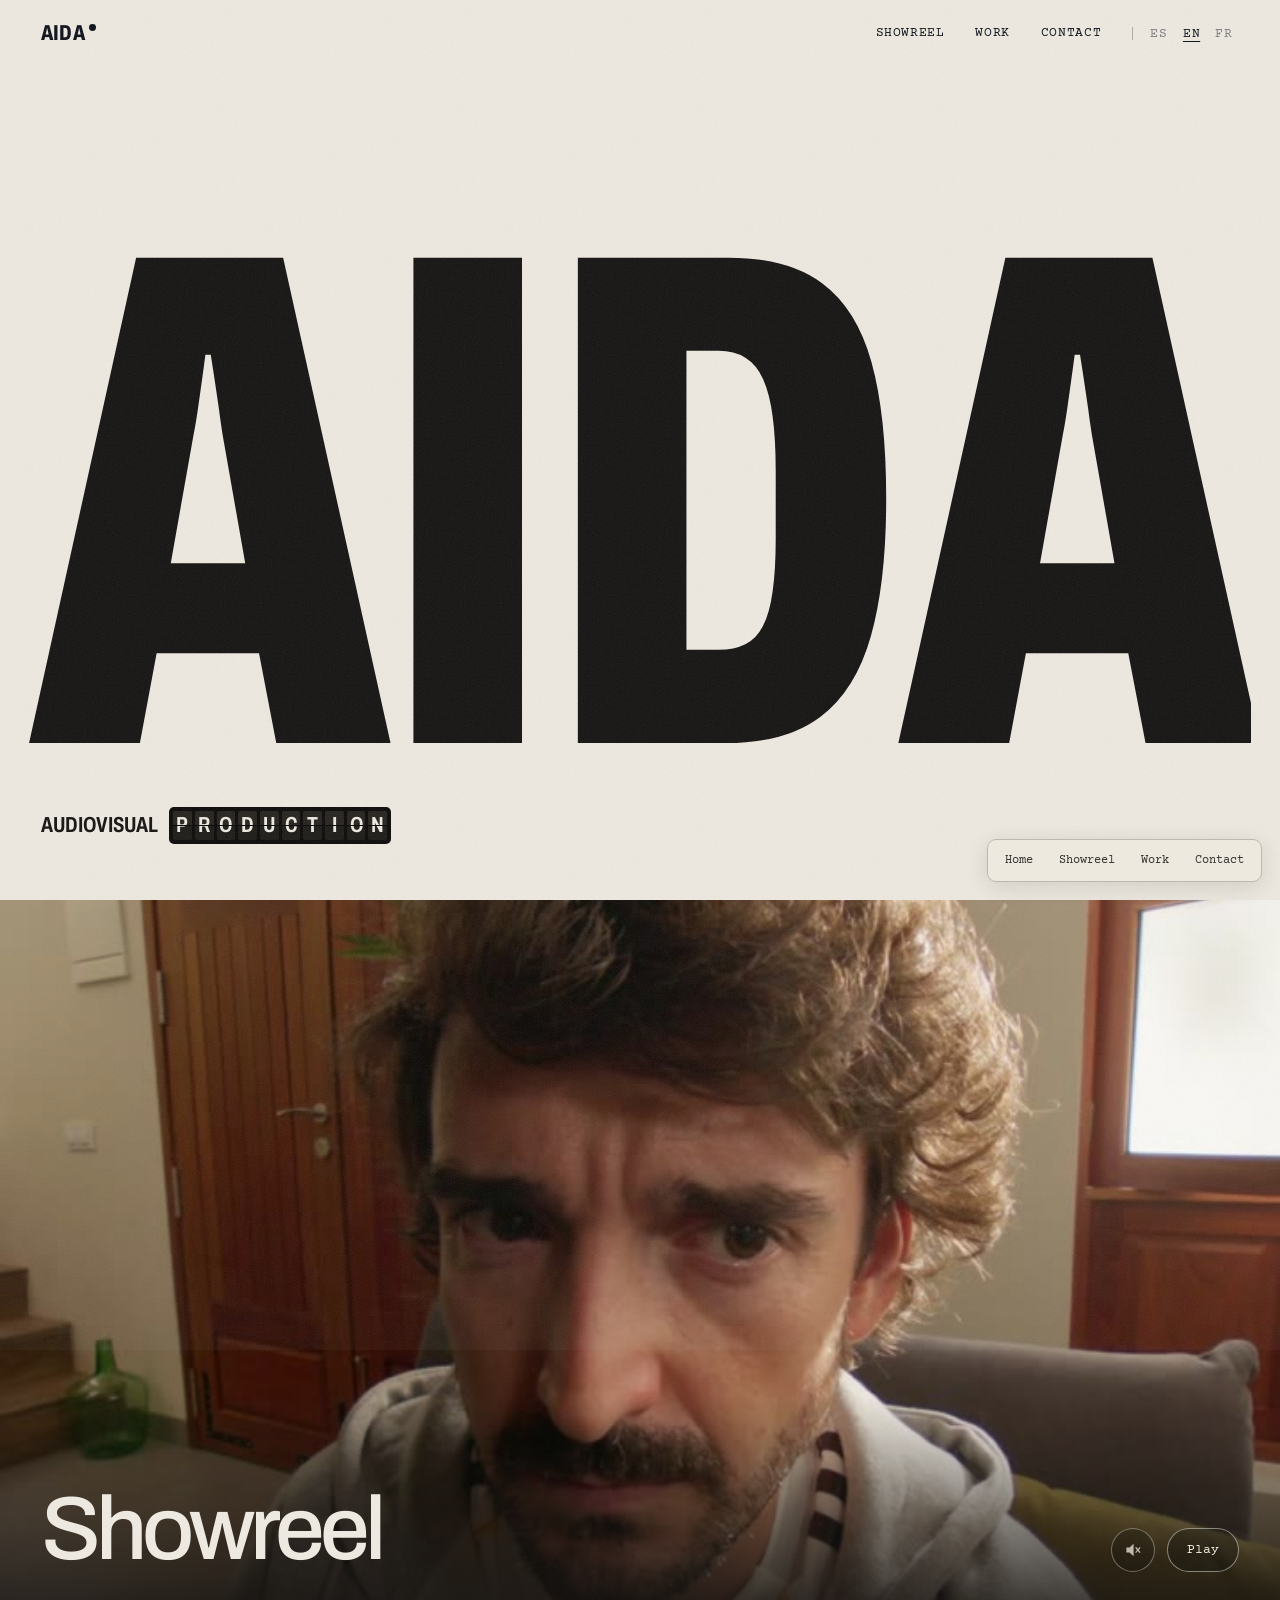
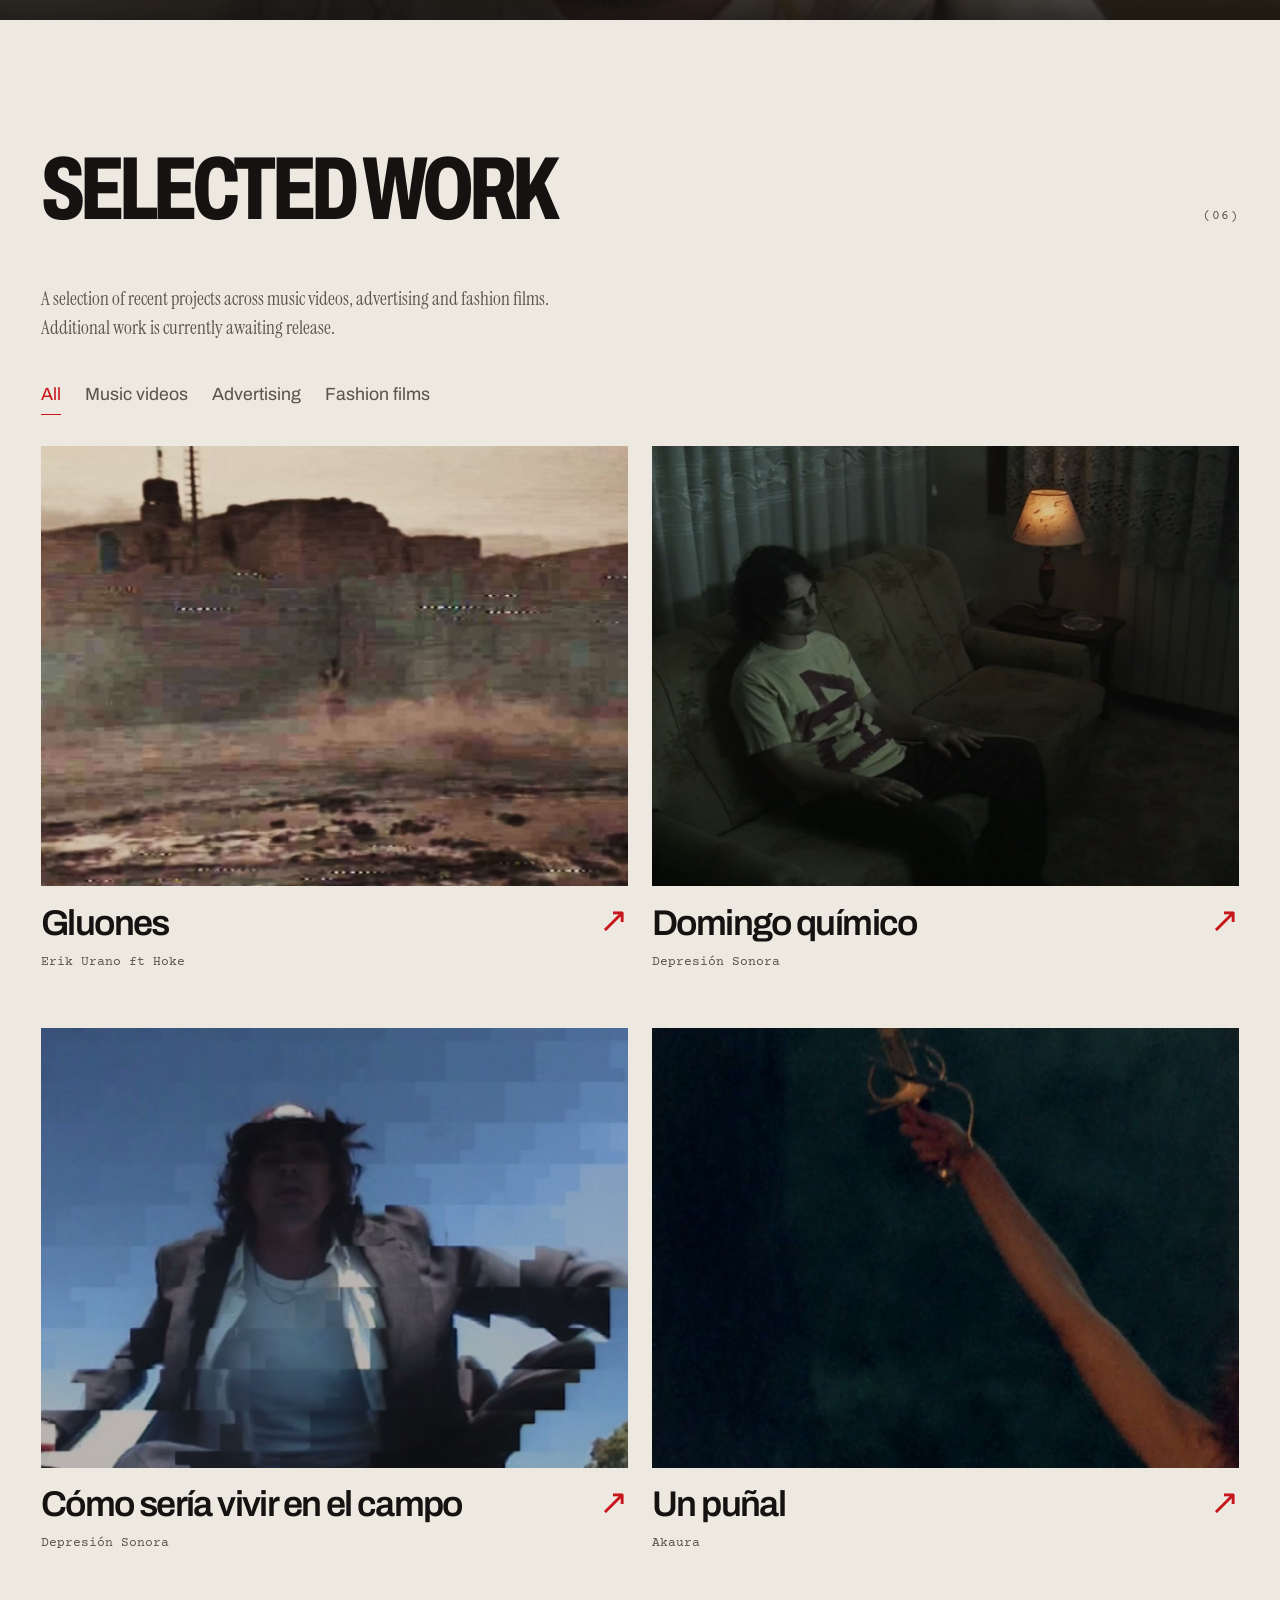
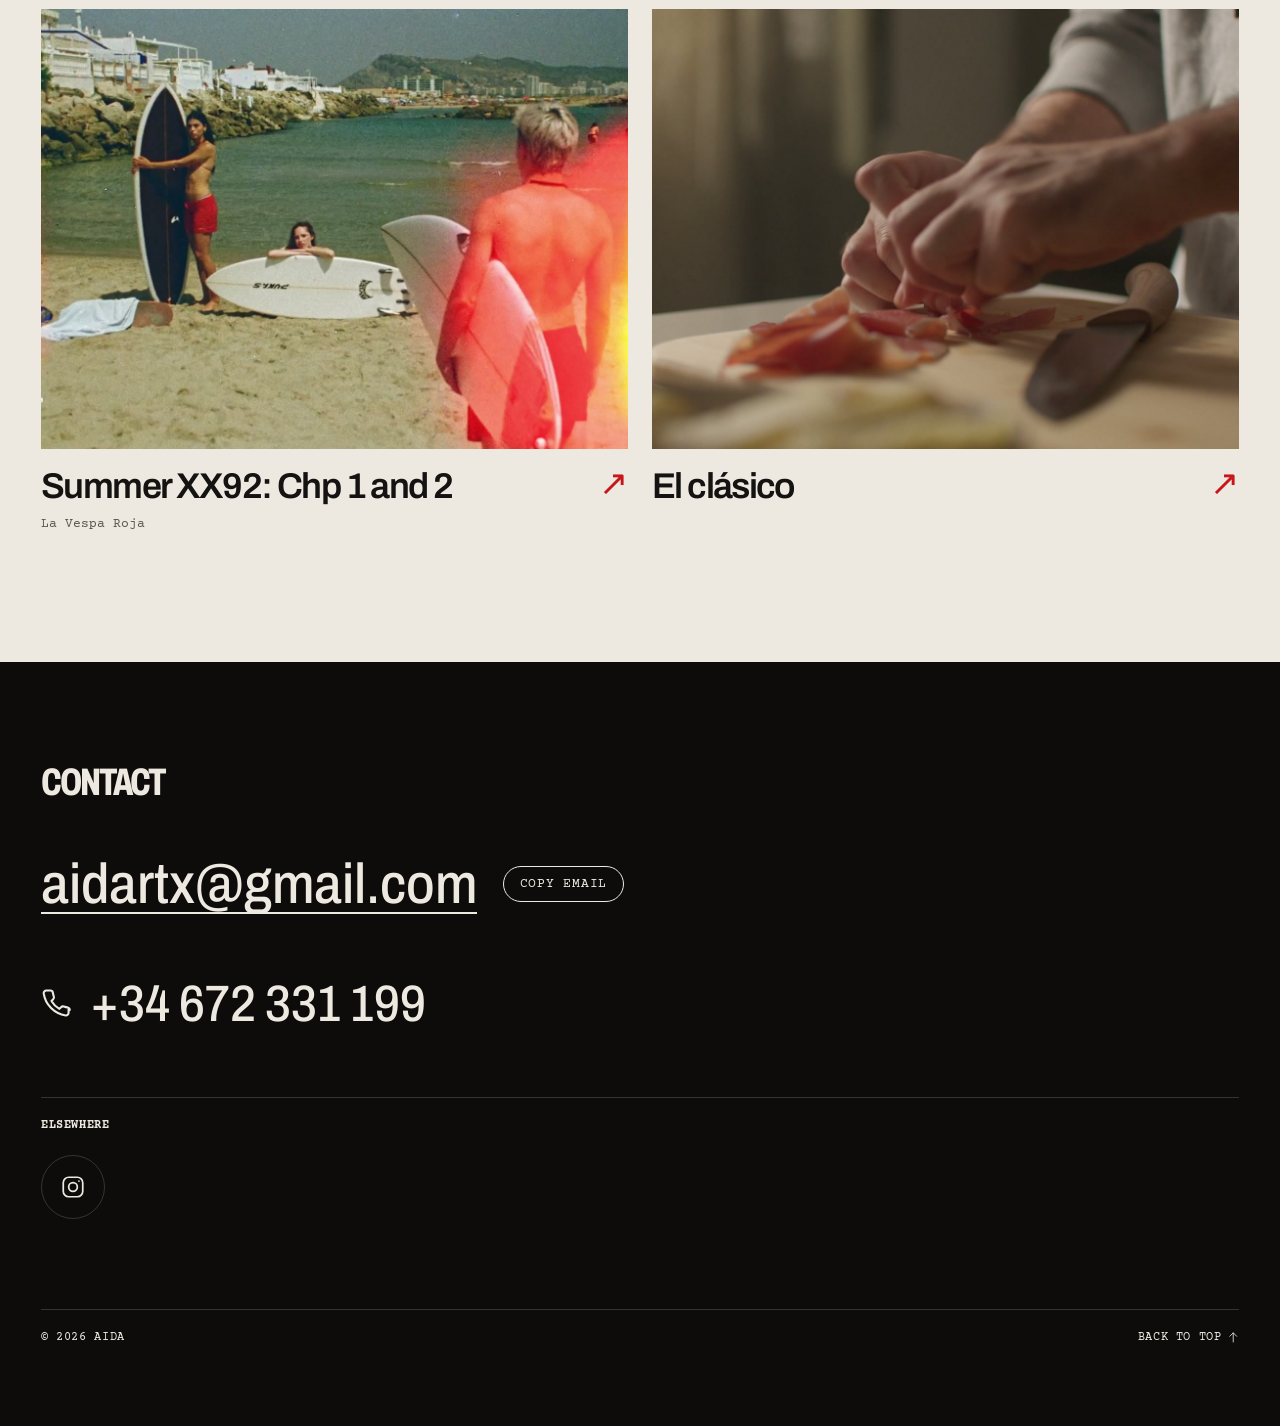
==== index.html @ 1fe592c7 "Mostrar el selector de idioma en la portada móvil" ====
<!DOCTYPE html><html lang="es" data-astro-cid-hkbrpulz> <head><script>if(!location.hash&&!matchMedia("(prefers-reduced-motion: reduce)").matches)document.documentElement.classList.add("name-intro");window.aidaNameBootTimer=setTimeout(()=>document.documentElement.classList.remove("name-intro","name-settling"),7000);</script><meta charset="utf-8"><meta name="viewport" content="width=device-width, initial-scale=1"><title>Aida García · Portfolio · Producción audiovisual</title><link rel="canonical" href="https://jftorrescamara.github.io/"><meta name="description" content="Portfolio de Aida García, productora audiovisual. Showreel y trabajos seleccionados en videoclips y publicidad."><meta name="theme-color" content="#eee9e0"><link rel="icon" type="image/svg+xml" href="/favicon.svg"><link rel="apple-touch-icon" href="/apple-touch-icon.png"><link rel="preload" href="/_astro/archivo-latin-standard-normal.DY7AcnAa.woff2" as="font" type="font/woff2" crossorigin><meta property="og:type" content="website"><meta property="og:url" content="https://jftorrescamara.github.io/"><meta property="og:locale" content="es_ES"><meta property="og:title" content="Aida García · Portfolio · Producción audiovisual"><meta property="og:description" content="Portfolio de Aida García, productora audiovisual. Showreel y trabajos seleccionados en videoclips y publicidad."><meta property="og:image" content="https://jftorrescamara.github.io/_astro/showreel-poster.16dSc5W__Kne29.jpg"><meta name="twitter:card" content="summary_large_image"><meta name="generator" content="Astro v7.3.5"><script>
      (function () {
        var d = document.documentElement;
        d.classList.add('js');
        try {
          var quieto = window.matchMedia('(prefers-reduced-motion: reduce)').matches;
          if (!quieto && !sessionStorage.getItem('entrada-vista')) {
            d.classList.add('entrada');
            sessionStorage.setItem('entrada-vista', '1');
            setTimeout(function () { d.classList.add('entrada-fin'); }, 4000);
          }
        } catch (e) {}
        if (document.fonts && document.fonts.ready) {
          document.fonts.ready.then(function () { d.classList.add('fuentes'); });
        }
        setTimeout(function () { d.classList.add('fuentes'); }, 1500);
      })();
    </script><link rel="stylesheet" href="/_astro/Icon.Cpf4Lk3A.css"><link rel="stylesheet" href="/_astro/index.CQoAxsdI.css"><link rel="stylesheet" href="/maqueta.css"><link rel="stylesheet" href="/fusion.css?v=cb797d56eb"><link rel="stylesheet" href="/proyectos-reales.css?v=32b8fd3b84-idiomas-movil"></head> <body data-astro-cid-hkbrpulz> <a class="saltar label" href="#contenido" data-astro-cid-hkbrpulz>Saltar al contenido</a> <div class="entrada" aria-hidden="true" data-entrada data-astro-cid-loz7klsj> <span class="entrada-visor" data-astro-cid-loz7klsj></span> <p class="entrada-rec osd" data-astro-cid-loz7klsj><span class="rec" data-astro-cid-loz7klsj></span> REC</p> <p class="entrada-fps osd" data-astro-cid-loz7klsj>25 FPS</p> <div class="entrada-claqueta" data-astro-cid-loz7klsj> <div class="claqueta claqueta--entrada" role="group" aria-label="Ficha técnica" data-astro-cid-lclyfxgt> <div class="claqueta-palo" aria-hidden="true" data-astro-cid-lclyfxgt><span data-astro-cid-lclyfxgt></span></div> <div class="claqueta-base" aria-hidden="true" data-astro-cid-lclyfxgt></div> <div class="claqueta-cuerpo" data-astro-cid-lclyfxgt> <dl data-astro-cid-lclyfxgt> <div class="cq cq--prod" data-astro-cid-lclyfxgt> <dt data-astro-cid-lclyfxgt>Prod.</dt> <dd data-astro-cid-lclyfxgt>Portfolio 2026</dd> </div> </dl> <dl class="cq-fila3" data-astro-cid-lclyfxgt> <div class="cq" data-astro-cid-lclyfxgt> <dt data-astro-cid-lclyfxgt>Rollo</dt> <dd data-astro-cid-lclyfxgt>A001</dd> </div> <div class="cq" data-astro-cid-lclyfxgt> <dt data-astro-cid-lclyfxgt>Escena</dt> <dd data-astro-cid-lclyfxgt>01</dd> </div> <div class="cq" data-astro-cid-lclyfxgt> <dt data-astro-cid-lclyfxgt>Toma</dt> <dd data-astro-cid-lclyfxgt>1</dd> </div> </dl> <dl class="cq-lineas" data-astro-cid-lclyfxgt> <div class="cq cq--linea" data-astro-cid-lclyfxgt> <dt data-astro-cid-lclyfxgt>Dirección</dt> <dd data-astro-cid-lclyfxgt>Aida</dd> </div><div class="cq cq--linea" data-astro-cid-lclyfxgt> <dt data-astro-cid-lclyfxgt>Cámara</dt> <dd data-astro-cid-lclyfxgt>A</dd> </div><div class="cq cq--linea" data-astro-cid-lclyfxgt> <dt data-astro-cid-lclyfxgt>Fecha</dt> <dd data-hoy data-astro-cid-lclyfxgt>12/10/2026</dd> </div> </dl> </div> </div> </div> <p class="entrada-voces" data-astro-cid-loz7klsj> <span style="--ini: 0.3s" data-astro-cid-loz7klsj>— ¿Sonido? — ¡Grabando!</span> <span style="--ini: 0.55s" data-astro-cid-loz7klsj>— ¿Cámara? — ¡Rodando!</span> <span style="--ini: 0.8s" data-astro-cid-loz7klsj>— Escena uno, toma uno.</span> </p> <p class="entrada-accion" data-astro-cid-loz7klsj><em data-astro-cid-loz7klsj>¡</em>Acción<em data-astro-cid-loz7klsj>!</em></p> <span class="entrada-destello" data-astro-cid-loz7klsj></span> <p class="entrada-saltar label" data-astro-cid-loz7klsj>Clic para saltar</p> </div><script type="module">var e=document.documentElement;if(e.classList.contains(`entrada`)){let t=document.querySelector(`[data-entrada] [data-hoy]`);t&&(t.textContent=new Date().toLocaleDateString(`es-ES`,{day:`2-digit`,month:`2-digit`,year:`numeric`}));let n=()=>{e.classList.add(`entrada-fin`),window.removeEventListener(`keydown`,i)},r=window.setTimeout(n,2900),i=()=>{e.classList.contains(`entrada-fin`)||(window.clearTimeout(r),n(),e.style.setProperty(`--intro`,`0s`),document.dispatchEvent(new Event(`entrada:saltada`)))};document.querySelector(`[data-entrada]`)?.addEventListener(`click`,i),window.addEventListener(`keydown`,i)}</script> <header class="nav" data-astro-cid-wpvy4v7s> <a class="nav-logo" href="/" aria-label="Aida — inicio" data-astro-cid-wpvy4v7s> Aida<span class="nav-logo-dot" aria-hidden="true" data-astro-cid-wpvy4v7s></span> </a> <nav aria-label="Principal" data-astro-cid-wpvy4v7s> <ul class="nav-links" data-astro-cid-wpvy4v7s> <li data-astro-cid-wpvy4v7s> <a href="/#showreel" data-astro-cid-wpvy4v7s>Showreel</a> </li><li data-astro-cid-wpvy4v7s> <a href="/#trabajos" data-astro-cid-wpvy4v7s>Trabajos</a> </li><li data-astro-cid-wpvy4v7s> <a href="/#contacto" data-astro-cid-wpvy4v7s>Contacto</a> </li> </ul> </nav> <button class="nav-toggle" type="button" aria-expanded="false" aria-controls="menu" data-menu-open data-astro-cid-wpvy4v7s>Menú</button> </header> <div class="menu" id="menu" data-theme="night" hidden data-menu data-astro-cid-wpvy4v7s> <div class="menu-top" data-astro-cid-wpvy4v7s> <span class="label" data-astro-cid-wpvy4v7s>Índice</span> <button class="label menu-cerrar" type="button" data-menu-close data-astro-cid-wpvy4v7s>Cerrar</button> </div> <ol class="menu-links" data-astro-cid-wpvy4v7s> <li data-astro-cid-wpvy4v7s> <a href="/#showreel" data-menu-link data-astro-cid-wpvy4v7s> <span class="serif" data-astro-cid-wpvy4v7s>02</span> Showreel </a> </li><li data-astro-cid-wpvy4v7s> <a href="/#trabajos" data-menu-link data-astro-cid-wpvy4v7s> <span class="serif" data-astro-cid-wpvy4v7s>03</span> Trabajos </a> </li><li data-astro-cid-wpvy4v7s> <a href="/#contacto" data-menu-link data-astro-cid-wpvy4v7s> <span class="serif" data-astro-cid-wpvy4v7s>04</span> Contacto </a> </li> </ol> <p class="menu-pie label" data-astro-cid-wpvy4v7s>aidartx@gmail.com</p> </div><script type="module">var e=document.querySelector(`[data-menu]`),t=document.querySelector(`[data-menu-open]`),n=document.querySelector(`[data-menu-close]`);if(e&&t&&n){let r=r=>{e.hidden=!r,t.setAttribute(`aria-expanded`,String(r)),document.documentElement.classList.toggle(`menu-open`,r),r?n.focus():t.focus()};t.addEventListener(`click`,()=>r(!0)),n.addEventListener(`click`,()=>r(!1)),e.querySelectorAll(`[data-menu-link]`).forEach(n=>n.addEventListener(`click`,()=>{e.hidden=!0,t.setAttribute(`aria-expanded`,`false`),document.documentElement.classList.remove(`menu-open`)})),document.addEventListener(`keydown`,t=>{t.key===`Escape`&&!e.hidden&&r(!1)})}</script> <main id="contenido" data-astro-cid-hkbrpulz>  <section class="hero" id="inicio" data-escena="ESC. 01 — INICIO" data-astro-cid-ge2uvauf> <div class="hero-top wrap" data-astro-cid-ge2uvauf> <p class="label hero-in" style="--d: 0" data-astro-cid-ge2uvauf>(Portfolio — Ed. 2026)</p> <p class="label hero-in hero-coord" style="--d: 1" data-astro-cid-ge2uvauf>España</p> </div> <div class="wrap" data-astro-cid-ge2uvauf> <h1 class="hero-nombre" style="--letras: 4" data-astro-cid-ge2uvauf> <span class="sr-only" data-astro-cid-ge2uvauf>Aida — Producción audiovisual</span> <span class="hero-nombre-txt" aria-hidden="true" data-ajustar data-astro-cid-ge2uvauf> <span class="ch" style="--i: 0" data-astro-cid-ge2uvauf>A</span><span class="ch" style="--i: 1" data-astro-cid-ge2uvauf>I</span><span class="ch" style="--i: 2" data-astro-cid-ge2uvauf>D</span><span class="ch" style="--i: 3" data-astro-cid-ge2uvauf>A</span> </span> </h1> </div> <div class="hero-pie wrap" data-astro-cid-ge2uvauf> <p class="hero-rol hero-in" style="--d: 2" data-astro-cid-ge2uvauf> <span class="sr-only" data-astro-cid-ge2uvauf>Producción audiovisual</span> <span class="flap" aria-hidden="true" data-flap="[&quot;PRODUCCIÓN&quot;,&quot;&quot;]" data-astro-cid-ge2uvauf> <span class="flap-ch" data-astro-cid-ge2uvauf>P</span><span class="flap-ch" data-astro-cid-ge2uvauf>R</span><span class="flap-ch" data-astro-cid-ge2uvauf>O</span><span class="flap-ch" data-astro-cid-ge2uvauf>D</span><span class="flap-ch" data-astro-cid-ge2uvauf>U</span><span class="flap-ch" data-astro-cid-ge2uvauf>C</span><span class="flap-ch" data-astro-cid-ge2uvauf>C</span><span class="flap-ch" data-astro-cid-ge2uvauf>I</span><span class="flap-ch" data-astro-cid-ge2uvauf>Ó</span><span class="flap-ch" data-astro-cid-ge2uvauf>N</span> </span> <span class="hero-rol-txt" aria-hidden="true" data-astro-cid-ge2uvauf>audiovisual</span> </p> <p class="hero-frase hero-in" style="--d: 3" data-astro-cid-ge2uvauf>Autónoma desde 2024, dedicada principalmente a la dirección y producción audiovisual.</p>  </div> </section><script type="module">var e=window.matchMedia(`(prefers-reduced-motion: reduce)`).matches,t=document.querySelector(`.hero`);document.addEventListener(`entrada:saltada`,()=>{t?.querySelectorAll(`.ch, .hero-in`).forEach(e=>e.getAnimations().forEach(e=>e.currentTime=0))});var n=document.querySelector(`[data-ajustar]`);if(n&&t){let e=n.parentElement,r=t.querySelector(`.hero-top`),i=t.querySelector(`.hero-pie`),a=()=>n.getBoundingClientRect().width,o=window.innerHeight,s=()=>{let s=e.clientWidth;n.style.fontStretch=``,n.style.fontSize=`100px`;let c=a();if(!c)return;let l=s/c*100*.995,u=getComputedStyle(t),d=parseFloat(u.paddingTop)+parseFloat(u.paddingBottom)+2*(parseFloat(u.rowGap)||0)+(r?.offsetHeight??0)+(i?.offsetHeight??0),f=Math.max(o-d-12,90);if(l=Math.min(l,f/.8),n.style.fontSize=`${Math.floor(l)}px`,a()<s*.985){let e=62,t=125;for(let r=0;r<12;r++){let r=(e+t)/2;n.style.fontStretch=`${r}%`,a()>s?t=r:e=r}n.style.fontStretch=`${e}%`}};s(),document.fonts?.load(`800 100px "Archivo Variable"`).then(s,()=>{}),document.fonts?.addEventListener(`loadingdone`,s),new ResizeObserver(s).observe(e),window.addEventListener(`resize`,()=>{Math.abs(window.innerHeight-o)>150&&(o=window.innerHeight,s())})}const flap = document.querySelector('[data-flap]');
if (flap && !e) {
  const words = JSON.parse(flap.dataset.flap || '[]');
  const cells = [...flap.querySelectorAll('.flap-ch')];
  let wordIndex = 0;
  let visible = true;
  new IntersectionObserver(([entry]) => { visible = entry.isIntersecting; }).observe(flap);
  const flip = (word, done) => {
    const letters = word.padEnd(cells.length, ' ');
    cells.forEach((cell, index) => {
      let step = 0;
      const turn = () => {
        step++;
        const finished = !word.trim() || step >= 3;
        cell.textContent = finished ? letters[index].replace(' ', '\u00a0') : 'ABCDEFGHIJKLMNÑOPQRSTUVWXYZÓÍÉ'[Math.floor(Math.random() * 29)];
        cell.classList.remove('gira');
        void cell.offsetWidth;
        cell.classList.add('gira');
        if (!finished) setTimeout(turn, 45);
        else if (index === cells.length - 1) setTimeout(done, 70);
      };
      setTimeout(turn, index * 25);
    });
  };
  const cycle = () => {
    if (!visible || document.hidden) { setTimeout(cycle, 500); return; }
    wordIndex = (wordIndex + 1) % words.length;
    const word = words[wordIndex];
    flip(word, () => setTimeout(cycle, word.trim() ? 2400 : 100));
  };
  if (words.length > 1 && cells.length) setTimeout(cycle, 2400);
}
</script> <section class="reel section" id="showreel" data-escena="ESC. 02 — SHOWREEL" data-luces data-astro-cid-pxh3uvjy> <div class="reel-bandas" aria-hidden="true" data-astro-cid-pxh3uvjy></div> <div class="wrap" data-astro-cid-pxh3uvjy> <header class="sh" data-reveal data-astro-cid-pb4nux2a> <span class="sh-num" aria-hidden="true" data-astro-cid-pb4nux2a>02</span> <h2 class="sh-titulo" data-astro-cid-pb4nux2a>Showreel</h2>  </header> <p class="reel-intro label" data-reveal data-astro-cid-pxh3uvjy>Apaga la luz. Sube el volumen.</p> <button class="monitor" type="button" data-video-open data-video-title="Showreel — Aida" data-cursor="Play" data-reveal data-astro-cid-pxh3uvjy> <span class="sr-only" data-astro-cid-pxh3uvjy>Reproducir el showreel</span> <video class="monitor-video" src="/media/showreel-loop.mp4" poster="/_astro/showreel-poster.16dSc5W__Z22qwxT.webp" muted loop playsinline preload="metadata" aria-hidden="true" data-bucle data-astro-cid-pxh3uvjy></video> <span class="visor osd" aria-hidden="true" data-astro-cid-pxh3uvjy> <span class="visor-esq visor-esq--1" data-astro-cid-pxh3uvjy></span> <span class="visor-esq visor-esq--2" data-astro-cid-pxh3uvjy></span> <span class="visor-esq visor-esq--3" data-astro-cid-pxh3uvjy></span> <span class="visor-esq visor-esq--4" data-astro-cid-pxh3uvjy></span> <span class="visor-cruz" data-astro-cid-pxh3uvjy></span> <span class="visor-tl" data-astro-cid-pxh3uvjy><span class="rec" data-astro-cid-pxh3uvjy></span> REC</span> <span class="visor-tr" data-astro-cid-pxh3uvjy>STBY&nbsp;&nbsp;<span class="bateria" data-astro-cid-pxh3uvjy><i data-astro-cid-pxh3uvjy></i><i data-astro-cid-pxh3uvjy></i><i data-astro-cid-pxh3uvjy></i><i class="off" data-astro-cid-pxh3uvjy></i></span> 84%</span> <span class="visor-bl" data-visor-tc data-astro-cid-pxh3uvjy>TC 00:00:00:00</span> <span class="visor-br" data-astro-cid-pxh3uvjy>ISO 800 · f/2.8 · 12.OCT.2026</span> </span> <span class="monitor-play" data-astro-cid-pxh3uvjy> <span class="monitor-play-circulo" data-astro-cid-pxh3uvjy><svg viewBox="0 0 24 24" width="24" height="24" aria-hidden="true" fill="currentColor" stroke="none" stroke-width="1.6" stroke-linecap="square"> <path d="M7 4.5v15l12.5-7.5z"></path> </svg></span> <span class="label" data-astro-cid-pxh3uvjy>Reproducir</span> </span> </button> <p class="reel-nota hand" data-reveal data-astro-cid-pxh3uvjy>lo que mejor sé hacer</p> </div> </section><script type="module">var e=document.querySelector(`[data-bucle]`),t=document.querySelector(`[data-visor-tc]`),n=window.matchMedia(`(prefers-reduced-motion: reduce)`).matches;if(e&&!n){new IntersectionObserver(([t])=>{t.isIntersecting?e.play().catch(()=>{}):e.pause()},{threshold:.25}).observe(e);let n=e=>String(Math.floor(e)).padStart(2,`0`);e.addEventListener(`timeupdate`,()=>{if(!t)return;let r=e.currentTime;t.textContent=`TC 00:00:${n(r)}:${n(r%1*25)}`})}</script> <section class="trabajos section" id="trabajos" data-escena="ESC. 03 — TRABAJOS" data-astro-cid-gzied6pw> <div class="wrap" data-astro-cid-gzied6pw> <header class="sh" data-reveal data-astro-cid-pb4nux2a> <span class="sh-num" aria-hidden="true" data-astro-cid-pb4nux2a>03</span> <h2 class="sh-titulo" data-astro-cid-pb4nux2a>Trabajos seleccionados</h2> <p class="sh-meta" data-astro-cid-pb4nux2a>(06) — 2023→2025</p> </header> <div class="tr-cabecera" data-reveal data-astro-cid-gzied6pw> <p class="tr-intro" data-astro-cid-gzied6pw>Una selección de proyectos recientes en videoclips, publicidad y fashion films. Hay más trabajos pendientes de estreno.</p> <div class="tr-controles" data-astro-cid-gzied6pw> <div class="tr-filtros" role="group" aria-label="Filtrar por categoría" data-astro-cid-gzied6pw> <button type="button" aria-pressed="true" data-filtro="*" data-astro-cid-gzied6pw>
Todo <sup data-astro-cid-gzied6pw>05</sup> </button> <button type="button" aria-pressed="false" data-filtro="Ficción" data-astro-cid-gzied6pw> Ficción <sup data-astro-cid-gzied6pw>01</sup> </button><button type="button" aria-pressed="false" data-filtro="Documental" data-astro-cid-gzied6pw> Documental <sup data-astro-cid-gzied6pw>02</sup> </button><button type="button" aria-pressed="false" data-filtro="Publicidad" data-astro-cid-gzied6pw> Publicidad <sup data-astro-cid-gzied6pw>01</sup> </button><button type="button" aria-pressed="false" data-filtro="Videoclip" data-astro-cid-gzied6pw> Videoclip <sup data-astro-cid-gzied6pw>01</sup> </button> </div> <div class="tr-vistas" role="group" aria-label="Cómo ver los trabajos" data-astro-cid-gzied6pw> <button type="button" aria-pressed="true" data-vista="lista" data-astro-cid-gzied6pw>Lista</button> <button type="button" aria-pressed="false" data-vista="mapa" data-astro-cid-gzied6pw>Mapa</button> </div> </div> </div> <ol class="tr-lista" data-panel="lista" data-astro-cid-gzied6pw></ol> <div class="tr-mapa" data-panel="mapa" hidden data-astro-cid-gzied6pw></div> </div> </section><script type="module">var e=document.querySelector(`.trabajos`);if(e){let t=e.querySelectorAll(`[data-filtro]`),n=e.querySelectorAll(`[data-cat]`);t.forEach(e=>e.addEventListener(`click`,()=>{let r=e.dataset.filtro;t.forEach(t=>t.setAttribute(`aria-pressed`,String(t===e))),n.forEach(e=>e.hidden=r!==`*`&&e.dataset.cat!==r)}));let r=e.querySelectorAll(`[data-vista]`),i=e.querySelectorAll(`[data-panel]`);r.forEach(e=>e.addEventListener(`click`,()=>{r.forEach(t=>t.setAttribute(`aria-pressed`,String(t===e))),i.forEach(t=>t.hidden=t.dataset.panel!==e.dataset.vista)}))}</script> <section class="contacto" id="contacto" data-theme="night" data-escena="ESC. 04 — CONTACTO" data-astro-cid-7b4tjujo> <div class="wrap section" data-astro-cid-7b4tjujo> <header class="sh" data-reveal data-astro-cid-pb4nux2a> <span class="sh-num" aria-hidden="true" data-astro-cid-pb4nux2a>04</span> <h2 class="sh-titulo" data-astro-cid-pb4nux2a>Contacto</h2> <p class="sh-meta" data-astro-cid-pb4nux2a>(Última secuencia)</p> </header> <p class="cta" data-reveal data-astro-cid-7b4tjujo><em data-astro-cid-7b4tjujo>¿</em>Rodamos<em data-astro-cid-7b4tjujo>?</em></p> <div class="correo" data-reveal data-astro-cid-7b4tjujo> <a class="correo-link" href="mailto:aidartx@gmail.com" data-cursor="Escribir" data-astro-cid-7b4tjujo>aidartx@gmail.com</a> <button class="btn" type="button" data-copiar="aidartx@gmail.com" aria-describedby="estado-copia" data-cursor="Copiar" data-astro-cid-7b4tjujo>
Copiar correo
</button> <p class="label correo-estado" id="estado-copia" role="status" aria-live="polite" data-astro-cid-7b4tjujo></p> </div> <div class="contacto-rejilla" data-astro-cid-7b4tjujo>  <div data-reveal style="--delay: .1s" data-astro-cid-7b4tjujo> <h3 class="label contacto-tit" data-astro-cid-7b4tjujo>En otros sitios</h3> <ul class="redes" data-astro-cid-7b4tjujo> <li data-astro-cid-7b4tjujo> <a href="https://www.instagram.com/" target="_blank" rel="noopener noreferrer" data-cursor="Abrir" data-astro-cid-7b4tjujo> Instagram <svg viewBox="0 0 24 24" width="24" height="24" aria-hidden="true" fill="none" stroke="currentColor" stroke-width="1.6" stroke-linecap="square"> <path d="M6 18 18 6M8.5 6H18v9.5"></path> </svg> </a> </li>  </ul> </div> </div> <div class="creditos" aria-label="Títulos de crédito" data-astro-cid-7b4tjujo> <div class="creditos-rollo" data-astro-cid-7b4tjujo> <p data-astro-cid-7b4tjujo> <span class="label" data-astro-cid-7b4tjujo>Dirección</span> <strong data-astro-cid-7b4tjujo>Aida</strong> </p><p data-astro-cid-7b4tjujo> <span class="label" data-astro-cid-7b4tjujo>Producción</span> <strong data-astro-cid-7b4tjujo>Aida</strong> </p><p data-astro-cid-7b4tjujo> <span class="label" data-astro-cid-7b4tjujo>Café</span> <strong data-astro-cid-7b4tjujo>Demasiado</strong> </p><p data-astro-cid-7b4tjujo> <span class="label" data-astro-cid-7b4tjujo>Horas de sueño</span> <strong data-astro-cid-7b4tjujo>Las justas</strong> </p><p data-astro-cid-7b4tjujo> <span class="label" data-astro-cid-7b4tjujo>Tomas falsas</span> <strong data-astro-cid-7b4tjujo>Incontables</strong> </p><p data-astro-cid-7b4tjujo> <span class="label" data-astro-cid-7b4tjujo>Gracias a</span> <strong data-astro-cid-7b4tjujo>Cada equipo con el que he rodado</strong> </p><p data-astro-cid-7b4tjujo> <span class="label" data-astro-cid-7b4tjujo>Y a ti</span> <strong data-astro-cid-7b4tjujo>Por quedarte hasta los créditos</strong> </p> </div> </div> <p class="fin serif" data-astro-cid-7b4tjujo>Fin</p> <footer class="pie label" data-astro-cid-7b4tjujo> <span data-astro-cid-7b4tjujo>© 2026 Aida · Rodado a 25 fps en España</span> <a href="#inicio" data-astro-cid-7b4tjujo>Volver al principio <svg viewBox="0 0 24 24" width="24" height="24" aria-hidden="true" fill="none" stroke="currentColor" stroke-width="1.6" stroke-linecap="square"> <path d="M12 21V4M5.5 10 12 3.5 18.5 10"></path> </svg></a> </footer> </div> </section>  </main> <span class="hud-rec rec" aria-hidden="true" data-astro-cid-a2sg44tf></span> <p class="hud-tc osd" aria-hidden="true" data-astro-cid-a2sg44tf>REC <span data-tc data-astro-cid-a2sg44tf>00:00:00:00</span></p> <p class="hud-escena osd" aria-hidden="true" data-escena-actual data-astro-cid-a2sg44tf>ESC. 01 — INICIO</p><script type="module">var e=document.querySelector(`[data-tc]`),t=document.querySelector(`[data-escena-actual]`),n=e=>String(Math.floor(e)).padStart(2,`0`),r=!1,i=()=>{if(r=!1,!e)return;let t=Math.floor(window.scrollY/window.innerHeight*6*25),i=Math.floor(t/25);e.textContent=`${n(i/3600)}:${n(i/60%60)}:${n(i%60)}:${n(t%25)}`};window.addEventListener(`scroll`,()=>{r||(r=!0,requestAnimationFrame(i))},{passive:!0}),i();var a=document.querySelectorAll(`[data-escena]`);if(t&&a.length){let e=new IntersectionObserver(e=>{for(let n of e)n.isIntersecting&&(t.textContent=n.target.dataset.escena??``)},{rootMargin:`-50% 0px -50% 0px`});a.forEach(t=>e.observe(t))}</script> <span class="cursor-etiqueta" aria-hidden="true" data-cursor-label data-astro-cid-qmueewfo></span><script type="module">var e=window.matchMedia(`(hover: hover) and (pointer: fine)`).matches,t=window.matchMedia(`(prefers-reduced-motion: reduce)`).matches,n=document.querySelector(`[data-cursor-label]`);if(e&&!t&&n){let e=document.documentElement;e.classList.add(`cursor-on`),window.addEventListener(`pointermove`,e=>{e.pointerType===`mouse`&&(n.style.transform=`translate3d(${e.clientX+18}px, ${e.clientY+20}px, 0)`)},{passive:!0}),document.addEventListener(`pointerover`,t=>{let r=t.target?.closest(`[data-cursor]`);r?(n.textContent=r.dataset.cursor??``,e.classList.add(`cursor-hover`)):e.classList.remove(`cursor-hover`)}),document.documentElement.addEventListener(`pointerleave`,()=>e.classList.remove(`cursor-hover`))}</script> <dialog class="cine" data-theme="night" aria-label="Reproductor de vídeo" data-cine data-astro-cid-w2bbyfhv> <div class="cine-barra" data-astro-cid-w2bbyfhv> <p class="label" data-cine-titulo data-astro-cid-w2bbyfhv></p> <button class="label cine-cerrar" type="button" data-cine-cerrar data-astro-cid-w2bbyfhv>Cerrar <span aria-hidden="true" data-astro-cid-w2bbyfhv>✕</span></button> </div> <div class="cine-pantalla" data-cine-pantalla data-astro-cid-w2bbyfhv></div> </dialog> <template data-cine-sin-senal data-astro-cid-w2bbyfhv> <div class="sin-senal" data-astro-cid-w2bbyfhv> <div class="barras" aria-hidden="true" data-astro-cid-w2bbyfhv></div> <div class="sin-senal-txt" data-astro-cid-w2bbyfhv> <p class="osd" data-astro-cid-w2bbyfhv>SIN SEÑAL</p> <p class="label" data-astro-cid-w2bbyfhv>Aquí se reproducirá tu vídeo. Pega el enlace de Vimeo o YouTube en su ficha.</p> </div> </div> </template><script type="module">var e=document.querySelector(`[data-cine]`),t=document.querySelector(`[data-cine-pantalla]`),n=document.querySelector(`[data-cine-titulo]`),r=document.querySelector(`[data-cine-sin-senal]`);function i(e){let t=e.match(/(?:youtube\.com\/(?:watch\?v=|embed\/|shorts\/)|youtu\.be\/)([\w-]{11})/),r=e.match(/vimeo\.com\/(?:video\/)?(\d+)(?:\/(\w+))?/);if(/\.(mp4|webm|mov)(\?|$)/i.test(e)){let t=document.createElement(`video`);return t.src=e,t.controls=!0,t.autoplay=!0,t.playsInline=!0,t}let i=``;if(t)i=`https://www.youtube-nocookie.com/embed/${t[1]}?autoplay=1&rel=0&playsinline=1`;else if(r)i=`https://player.vimeo.com/video/${r[1]}?${r[2]?`h=${r[2]}&`:``}autoplay=1&title=0&byline=0&portrait=0&dnt=1`;else return null;let a=document.createElement(`iframe`);return a.src=i,a.allow=`autoplay; fullscreen; picture-in-picture; encrypted-media`,a.allowFullscreen=!0,a.title=n?.textContent||`Vídeo`,a}e&&t&&r&&(document.addEventListener(`click`,a=>{let o=a.target?.closest(`[data-video-open]`);if(!o)return;a.preventDefault();let s=(o.dataset.videoOpen??``).trim();n&&(n.textContent=o.dataset.videoTitle??``),t.replaceChildren(s?i(s)??r.content.cloneNode(!0):r.content.cloneNode(!0)),e.showModal(),document.documentElement.classList.add(`modal-open`)}),document.querySelector(`[data-cine-cerrar]`)?.addEventListener(`click`,()=>e.close()),e.addEventListener(`click`,t=>{t.target===e&&e.close()}),e.addEventListener(`close`,()=>{t.replaceChildren(),document.documentElement.classList.remove(`modal-open`)}));</script><script type="module">var e=document.querySelectorAll(`[data-reveal]`),t=new IntersectionObserver(e=>{for(let n of e)n.isIntersecting&&(n.target.classList.add(`is-in`),t.unobserve(n.target))},{rootMargin:`0px 0px -8% 0px`,threshold:.08});e.forEach(e=>t.observe(e));var n=document.querySelectorAll(`[data-luces]`);if(n.length){let e=new Set,t=new IntersectionObserver(t=>{for(let n of t)n.isIntersecting?e.add(n.target):e.delete(n.target);document.documentElement.classList.toggle(`lights-down`,e.size>0)},{threshold:.35});n.forEach(e=>t.observe(e))}document.addEventListener(`click`,async e=>{let t=e.target?.closest(`[data-copiar]`);if(!t)return;let n=document.getElementById(t.getAttribute(`aria-describedby`)??``);try{await navigator.clipboard.writeText(t.dataset.copiar??``),n&&(n.textContent=`Copiado. ¡Hablamos!`)}catch{n&&(n.textContent=`No se pudo copiar: selecciona el texto a mano.`)}n&&window.setTimeout(()=>n.textContent=``,3500)});</script><script src="/maqueta.js?v=cb51c0536f"></script><script src="/fusion.js?v=9ca9e36382"></script><script src="/contenido-real.js?v=5e66a55f71"></script><script src="/videos-locales.js?v=3b7509ed64"></script><script src="/i18n.js?v=071db92068"></script></body> </html>
---- _astro/Icon.Cpf4Lk3A.css ----
@font-face{font-family:Archivo Variable;font-style:normal;font-display:swap;font-weight:100 900;font-stretch:62% 125%;src:url(/_astro/archivo-vietnamese-standard-normal.rJmnGBSt.woff2)format("woff2-variations");unicode-range:U+102-103,U+110-111,U+128-129,U+168-169,U+1A0-1A1,U+1AF-1B0,U+300-301,U+303-304,U+308-309,U+323,U+329,U+1EA0-1EF9,U+20AB}@font-face{font-family:Archivo Variable;font-style:normal;font-display:swap;font-weight:100 900;font-stretch:62% 125%;src:url(/_astro/archivo-latin-ext-standard-normal.7khWdh9v.woff2)format("woff2-variations");unicode-range:U+100-2BA,U+2BD-2C5,U+2C7-2CC,U+2CE-2D7,U+2DD-2FF,U+304,U+308,U+329,U+1D00-1DBF,U+1E00-1E9F,U+1EF2-1EFF,U+2020,U+20A0-20AB,U+20AD-20C0,U+2113,U+2C60-2C7F,U+A720-A7FF}@font-face{font-family:Archivo Variable;font-style:normal;font-display:swap;font-weight:100 900;font-stretch:62% 125%;src:url(/_astro/archivo-latin-standard-normal.DY7AcnAa.woff2)format("woff2-variations");unicode-range:U+??,U+131,U+152-153,U+2BB-2BC,U+2C6,U+2DA,U+2DC,U+304,U+308,U+329,U+2000-206F,U+20AC,U+2122,U+2191,U+2193,U+2212,U+2215,U+FEFF,U+FFFD}@font-face{font-family:Instrument Serif;font-style:normal;font-display:swap;font-weight:400;src:url(/_astro/instrument-serif-latin-400-normal.DnYpCC2O.woff2)format("woff2"),url(/_astro/instrument-serif-latin-400-normal.BVbkICAY.woff)format("woff")}@font-face{font-family:Instrument Serif;font-style:italic;font-display:swap;font-weight:400;src:url(/_astro/instrument-serif-latin-400-italic.DKMiL14s.woff2)format("woff2"),url(/_astro/instrument-serif-latin-400-italic.u__WvvIK.woff)format("woff")}@font-face{font-family:Courier Prime;font-style:normal;font-display:swap;font-weight:400;src:url(/_astro/courier-prime-latin-400-normal.BbyBr73r.woff2)format("woff2"),url(/_astro/courier-prime-latin-400-normal.BAlbUm6l.woff)format("woff")}@font-face{font-family:Courier Prime;font-style:normal;font-display:swap;font-weight:700;src:url(/_astro/courier-prime-latin-700-normal.D1YCjmaD.woff2)format("woff2"),url(/_astro/courier-prime-latin-700-normal.CVvp4Sof.woff)format("woff")}@font-face{font-family:VT323;font-style:normal;font-display:swap;font-weight:400;src:url(/_astro/vt323-latin-400-normal.wDgJuOC9.woff2)format("woff2"),url(/_astro/vt323-latin-400-normal.Dqn9ZSPj.woff)format("woff")}@font-face{font-family:Caveat Variable;font-style:normal;font-display:swap;font-weight:400 700;src:url(/_astro/caveat-cyrillic-ext-wght-normal.DiMfzA-V.woff2)format("woff2-variations");unicode-range:U+460-52F,U+1C80-1C8A,U+20B4,U+2DE0-2DFF,U+A640-A69F,U+FE2E-FE2F}@font-face{font-family:Caveat Variable;font-style:normal;font-display:swap;font-weight:400 700;src:url(/_astro/caveat-cyrillic-wght-normal.D5lnP6kL.woff2)format("woff2-variations");unicode-range:U+301,U+400-45F,U+490-491,U+4B0-4B1,U+2116}@font-face{font-family:Caveat Variable;font-style:normal;font-display:swap;font-weight:400 700;src:url(/_astro/caveat-latin-ext-wght-normal.Byk3UhVp.woff2)format("woff2-variations");unicode-range:U+100-2BA,U+2BD-2C5,U+2C7-2CC,U+2CE-2D7,U+2DD-2FF,U+304,U+308,U+329,U+1D00-1DBF,U+1E00-1E9F,U+1EF2-1EFF,U+2020,U+20A0-20AB,U+20AD-20C0,U+2113,U+2C60-2C7F,U+A720-A7FF}@font-face{font-family:Caveat Variable;font-style:normal;font-display:swap;font-weight:400 700;src:url(/_astro/caveat-latin-wght-normal.C1hSzPvX.woff2)format("woff2-variations");unicode-range:U+??,U+131,U+152-153,U+2BB-2BC,U+2C6,U+2DA,U+2DC,U+304,U+308,U+329,U+2000-206F,U+20AC,U+2122,U+2191,U+2193,U+2212,U+2215,U+FEFF,U+FFFD}:root{--paper:#eee9e0;--paper-2:#f7f4ee;--paper-3:#e1dbce;--ink:#141312;--ink-2:#5a554f;--night:#0d0c0b;--night-2:#1b1917;--red:#c8161d;--red-bright:#ff4a3d;--tape:#e2d4adcc;--rule:#14131229;--accent:var(--red);--f-display:"Archivo Variable", "Archivo", "Helvetica Neue", Arial, sans-serif;--f-serif:"Instrument Serif", "Times New Roman", serif;--f-mono:"Courier Prime", "Courier New", monospace;--f-osd:"VT323", "Courier New", monospace;--f-hand:"Caveat Variable", "Caveat", cursive;--margin:clamp(16px, 3.2vw, 56px);--gutter:clamp(12px, 1.6vw, 24px);--section-y:clamp(4.5rem, 9vw, 8.5rem);--ease-out:cubic-bezier(.16, 1, .3, 1);--ease-in-out:cubic-bezier(.65, 0, .35, 1);--grano:url("data:image/svg+xml,%3Csvg xmlns='http://www.w3.org/2000/svg' width='240' height='240'%3E%3Cfilter id='n'%3E%3CfeTurbulence type='fractalNoise' baseFrequency='.9' numOctaves='3' stitchTiles='stitch'/%3E%3CfeColorMatrix type='saturate' values='0'/%3E%3C/filter%3E%3Crect width='100%25' height='100%25' filter='url(%23n)'/%3E%3C/svg%3E");--intro:.15s}html.entrada{--intro:2.75s}[data-theme=night]{--accent:var(--red-bright);--rule:#eee9e02e;background:var(--night);color:var(--paper)}*,:before,:after{box-sizing:border-box}*{margin:0}img,svg,video{max-width:100%;display:block}input,button,textarea,select{font:inherit;color:inherit}button{cursor:pointer;background:0 0;border:0;padding:0}ul,ol{padding:0;list-style:none}p,h1,h2,h3,h4{overflow-wrap:break-word}table{border-collapse:collapse}html{background:var(--paper);color-scheme:light;-webkit-text-size-adjust:100%;text-size-adjust:100%;scroll-behavior:smooth}body{min-height:100svh;font-family:var(--f-display);color:var(--ink);background:var(--paper);-webkit-font-smoothing:antialiased;-moz-osx-font-smoothing:grayscale;text-rendering:optimizelegibility;transition:background-color .9s var(--ease-in-out);font-size:clamp(1rem,.96rem + .18vw,1.125rem);font-weight:420;line-height:1.45;overflow-x:clip}html.lights-down body{background:var(--night)}a{color:inherit;text-decoration:none}::selection{background:var(--red);color:var(--paper)}:focus-visible{outline:2px solid var(--accent);outline-offset:4px}body:after{content:"";z-index:60;pointer-events:none;opacity:.1;background-image:var(--grano);animation:.9s steps(6,end) infinite grano;position:fixed;inset:-50%}@keyframes grano{0%{transform:translate(0)}17%{transform:translate(-6%,4%)}33%{transform:translate(4%,-8%)}50%{transform:translate(-9%,-3%)}67%{transform:translate(7%,6%)}83%{transform:translate(-3%,9%)}to{transform:translate(0)}}.sr-only{clip:rect(0 0 0 0);clip-path:inset(50%);white-space:nowrap;border:0;width:1px;height:1px;margin:-1px;padding:0;overflow:hidden;position:absolute!important}.label{font-family:var(--f-mono);letter-spacing:.05em;text-transform:uppercase;font-size:.78rem;line-height:1.35}.serif{font-family:var(--f-serif);font-style:italic;font-weight:400}.hand{font-family:var(--f-hand);color:var(--accent);font-weight:500}.osd{font-family:var(--f-osd);letter-spacing:.04em}.wrap{padding-inline:var(--margin)}.section{padding-block:var(--section-y)}.btn{font-family:var(--f-mono);letter-spacing:.06em;text-transform:uppercase;white-space:nowrap;border:1.5px solid;border-radius:999px;align-items:center;gap:.6em;padding:.8em 1.25em;font-size:.8rem;line-height:1;transition:background-color .3s,color .3s,border-color .3s;display:inline-flex}.btn svg{flex:none;width:.95em;height:.95em}.btn:hover{background:var(--ink);border-color:var(--ink);color:var(--paper)}.btn--rojo{background:var(--red);border-color:var(--red);color:var(--paper)}.btn--rojo:hover{background:var(--ink);border-color:var(--ink)}[data-theme=night] .btn:hover{background:var(--paper);border-color:var(--paper);color:var(--ink)}.rec{background:var(--red-bright);border-radius:50%;width:.62em;height:.62em;animation:1.4s step-end infinite rec;display:inline-block;box-shadow:0 0 .6em #ff4a3da6}@keyframes rec{50%{opacity:.15}}html.js [data-reveal]{opacity:0;transition:opacity .9s var(--ease-out), transform 1.1s var(--ease-out);transition-delay:var(--delay,0s);transform:translateY(28px)}html.js [data-reveal].is-in{opacity:1;transform:none}@view-transition{navigation:auto}::view-transition-old(root){animation:vt-salida .55s var(--ease-in-out) both}::view-transition-new(root){animation:vt-entrada .7s var(--ease-out) both}@keyframes vt-salida{to{opacity:.4;transform:translate(-3%)}}@keyframes vt-entrada{0%{clip-path:inset(0 0 0 100%)}to{clip-path:inset(0)}}@media (prefers-reduced-motion:reduce){html{scroll-behavior:auto}*,:before,:after{scroll-behavior:auto!important;transition-duration:.001ms!important;transition-delay:0s!important;animation-duration:.001ms!important;animation-iteration-count:1!important;animation-delay:0s!important}body:after{animation:none}html.js [data-reveal]{opacity:1;transform:none}::view-transition-group(*),::view-transition-old(*),::view-transition-new(*){animation:none!important}}@layer astro.images{:where([data-astro-image]){height:auto}:where([data-astro-image=full-width]){width:100%}:where([data-astro-image=constrained]){max-width:100%}[data-astro-image-fit=fill]{object-fit:fill}[data-astro-image-fit=contain]{object-fit:contain}[data-astro-image-fit=cover]{object-fit:cover}[data-astro-image-fit=scale-down]{object-fit:scale-down}[data-astro-image-pos=top]{object-position:top}[data-astro-image-pos=bottom]{object-position:bottom}[data-astro-image-pos=left]{object-position:left}[data-astro-image-pos=right]{object-position:right}[data-astro-image-pos=center]{object-position:center}[data-astro-image-pos=top-left]{object-position:top left}[data-astro-image-pos=top-right]{object-position:top right}[data-astro-image-pos=top-center]{object-position:top center}[data-astro-image-pos=bottom-left]{object-position:bottom left}[data-astro-image-pos=bottom-right]{object-position:bottom right}[data-astro-image-pos=bottom-center]{object-position:bottom center}[data-astro-image-pos=left-top]{object-position:left top}[data-astro-image-pos=left-bottom]{object-position:left bottom}[data-astro-image-pos=left-center]{object-position:left center}[data-astro-image-pos=right-top]{object-position:right top}[data-astro-image-pos=right-bottom]{object-position:right bottom}[data-astro-image-pos=right-center]{object-position:right center}[data-astro-image-pos=center-top]{object-position:center top}[data-astro-image-pos=center-bottom]{object-position:center bottom}[data-astro-image-pos=center-left]{object-position:center left}[data-astro-image-pos=center-right]{object-position:center right}}.claqueta[data-astro-cid-lclyfxgt]{color:#f2eee6;filter:drop-shadow(0 26px 30px #00000047);padding-top:3.1rem;position:relative}.claqueta-palo[data-astro-cid-lclyfxgt],.claqueta-base[data-astro-cid-lclyfxgt]{background:repeating-linear-gradient(-58deg,#121110 0 1.35rem,#f2eee6 1.35rem 2.7rem);border:3px solid #121110;height:1.55rem;position:absolute;left:0;right:0}.claqueta-base[data-astro-cid-lclyfxgt]{top:1.55rem}.claqueta-palo[data-astro-cid-lclyfxgt]{transform-origin:3px 100%;animation:claqueta .9s var(--ease-in-out) calc(var(--intro) + .35s) forwards;top:0;transform:rotate(-16deg)}.claqueta[data-astro-cid-lclyfxgt]:hover .claqueta-palo[data-astro-cid-lclyfxgt]{animation:claqueta-otra .7s var(--ease-in-out)}@property --palo{syntax:"<angle>";inherits:true;initial-value:-16deg}.claqueta--entrada[data-astro-cid-lclyfxgt] .claqueta-palo[data-astro-cid-lclyfxgt],.claqueta--entrada[data-astro-cid-lclyfxgt]:hover .claqueta-palo[data-astro-cid-lclyfxgt]{transform:rotate(var(--palo));animation:none}@keyframes claqueta{70%{transform:rotate(0)}82%{transform:rotate(-2.5deg)}to{transform:rotate(0)}}@keyframes claqueta-otra{0%,to{transform:rotate(0)}40%{transform:rotate(-16deg)}}.claqueta-cuerpo[data-astro-cid-lclyfxgt]{background:#171615;border:3px solid #121110;border-top:0}.cq[data-astro-cid-lclyfxgt]{border-bottom:1.5px solid #f2eee68c;padding:.55rem .9rem .6rem}.cq-fila3[data-astro-cid-lclyfxgt]{grid-template-columns:repeat(3,1fr);display:grid}.cq-fila3[data-astro-cid-lclyfxgt] .cq[data-astro-cid-lclyfxgt]+.cq[data-astro-cid-lclyfxgt]{border-left:1.5px solid #f2eee68c}.cq--linea[data-astro-cid-lclyfxgt]{grid-template-columns:6.2rem 1fr;align-items:baseline;gap:.6rem;display:grid}.cq--linea[data-astro-cid-lclyfxgt]:last-child{border-bottom:0}.cq[data-astro-cid-lclyfxgt] dt[data-astro-cid-lclyfxgt]{letter-spacing:.1em;text-transform:uppercase;opacity:.8;font-size:.68rem;font-weight:700;font-stretch:80%}.cq[data-astro-cid-lclyfxgt] dd[data-astro-cid-lclyfxgt]{font-family:var(--f-hand);font-size:1.55rem;font-weight:500;line-height:1.05}.cq--prod[data-astro-cid-lclyfxgt] dd[data-astro-cid-lclyfxgt]{font-size:2.1rem}.cq-fila3[data-astro-cid-lclyfxgt] dd[data-astro-cid-lclyfxgt]{font-size:1.8rem}.entrada[data-astro-cid-loz7klsj]{display:none}html.entrada .entrada[data-astro-cid-loz7klsj]{z-index:200;color:var(--paper);cursor:pointer;animation:entrada-fuera .5s var(--ease-in-out) 2.3s forwards;background:#141210;place-items:center;display:grid;position:fixed;inset:0;overflow:hidden}html.entrada-fin .entrada[data-astro-cid-loz7klsj]{display:none}@keyframes entrada-fuera{0%{clip-path:inset(0)}to{clip-path:inset(0 0 100%);visibility:hidden}}.entrada[data-astro-cid-loz7klsj]:after{content:"";pointer-events:none;background-image:var(--grano);opacity:.12;animation:.9s steps(6,end) infinite grano;position:absolute;inset:-50%}.entrada-visor[data-astro-cid-loz7klsj]{pointer-events:none;opacity:.7;background:linear-gradient(currentColor,currentColor) 0 0/30px 2px no-repeat,linear-gradient(currentColor,currentColor) 0 0/2px 30px no-repeat,linear-gradient(currentColor,currentColor) 100% 0/30px 2px no-repeat,linear-gradient(currentColor,currentColor) 100% 0/2px 30px no-repeat,linear-gradient(currentColor,currentColor) 0 100%/30px 2px no-repeat,linear-gradient(currentColor,currentColor) 0 100%/2px 30px no-repeat,linear-gradient(currentColor,currentColor) 100% 100%/30px 2px no-repeat,linear-gradient(currentColor,currentColor) 100% 100%/2px 30px no-repeat;position:absolute;inset:clamp(1.2rem,4vw,3rem)}.entrada-rec[data-astro-cid-loz7klsj],.entrada-fps[data-astro-cid-loz7klsj]{align-items:center;gap:.45em;font-size:1.25rem;line-height:1;display:flex;position:absolute;top:calc(clamp(1.2rem,4vw,3rem) + 1rem)}.entrada-rec[data-astro-cid-loz7klsj]{left:calc(clamp(1.2rem,4vw,3rem) + 1.1rem)}.entrada-fps[data-astro-cid-loz7klsj]{opacity:.75;right:calc(clamp(1.2rem,4vw,3rem) + 1.1rem)}.entrada-claqueta[data-astro-cid-loz7klsj]{grid-area:1/1;width:min(84vw,30rem);animation:2.8s linear forwards claqueta-mano,2.8s linear forwards claqueta-palo;transform:translateY(80vh)rotate(-9deg)}@media (width>=900px) and (height>=680px){.entrada-claqueta[data-astro-cid-loz7klsj]{scale:1.3}}@keyframes claqueta-mano{0%{animation-timing-function:cubic-bezier(.16,1,.3,1);transform:translateY(80vh)rotate(-9deg)}15%{animation-timing-function:ease-in-out;transform:translate(0,0)rotate(-2.5deg)}27%{animation-timing-function:ease-in-out;transform:translate(-5px,-4px)rotate(-1.6deg)}33.9%{transform:translate(0,0)rotate(-2.2deg)}37.5%{animation-timing-function:ease-out;transform:translateY(8px)rotate(-1.4deg)}41%{transform:translate(0,0)rotate(-2.2deg)}46.4%{animation-timing-function:cubic-bezier(.55,0,1,.45);transform:translate(0,0)rotate(-2.2deg)}57.1%,to{transform:translate(10vw,100vh)rotate(12deg)}}@keyframes claqueta-palo{0%{--palo:-22deg;animation-timing-function:ease-in-out}19.6%{--palo:-32deg}33.9%{--palo:-32deg;animation-timing-function:cubic-bezier(.6,0,1,.5)}37.5%{--palo:0deg;animation-timing-function:ease-out}40.4%{--palo:-3.5deg;animation-timing-function:ease-in}42.9%,to{--palo:0deg}}.entrada-destello[data-astro-cid-loz7klsj]{opacity:0;pointer-events:none;background:#f4efe6;animation:2.8s linear forwards destello;position:absolute;inset:0}@keyframes destello{0%,37.2%{opacity:0}37.6%{opacity:.4}41%,to{opacity:0}}.entrada-voces[data-astro-cid-loz7klsj]{font-family:var(--f-mono);text-align:center;gap:.2rem;font-size:clamp(.92rem,1.5vw,1.2rem);display:grid;position:absolute;bottom:clamp(3.2rem,10vh,6rem);left:1.5rem;right:1.5rem}.entrada-voces[data-astro-cid-loz7klsj] span[data-astro-cid-loz7klsj]{opacity:0;animation:voz-entra .2s ease-out var(--ini) forwards, voz-sale .2s ease-in 1.1s forwards}@keyframes voz-entra{to{opacity:1}}@keyframes voz-sale{0%{opacity:1}to{opacity:0}}.entrada-accion[data-astro-cid-loz7klsj]{font-family:var(--f-serif);opacity:0;animation:accion .45s var(--ease-out) 1.5s forwards;grid-area:1/1;font-size:clamp(4.5rem,17vw,14rem);font-style:italic;line-height:.9}.entrada-accion[data-astro-cid-loz7klsj] em[data-astro-cid-loz7klsj]{color:var(--red-bright)}@keyframes accion{0%{opacity:0;transform:scale(.92)}to{opacity:1;transform:none}}.entrada-saltar[data-astro-cid-loz7klsj]{opacity:.55;position:absolute;bottom:calc(clamp(1.2rem,4vw,3rem) + 1rem);right:calc(clamp(1.2rem,4vw,3rem) + 1.1rem)}.nav[data-astro-cid-wpvy4v7s]{z-index:70;padding:clamp(14px, 1.8vw, 24px) var(--margin);color:#fff;mix-blend-mode:difference;view-transition-name:nav;justify-content:space-between;align-items:center;gap:1rem;display:flex;position:fixed;inset:0 0 auto}.nav-logo[data-astro-cid-wpvy4v7s]{letter-spacing:.01em;text-transform:uppercase;align-items:flex-start;gap:.2em;font-size:1.35rem;font-weight:750;font-stretch:75%;line-height:1;display:inline-flex}.nav-logo-dot[data-astro-cid-wpvy4v7s]{background:currentColor;border-radius:50%;width:.32em;height:.32em;margin-top:.05em}.nav-links[data-astro-cid-wpvy4v7s]{font-family:var(--f-mono);letter-spacing:.05em;text-transform:uppercase;gap:clamp(1rem,2.4vw,2.6rem);font-size:.8rem;display:flex}.nav-links[data-astro-cid-wpvy4v7s] a[data-astro-cid-wpvy4v7s]{padding-block:.3em;position:relative}.nav-links[data-astro-cid-wpvy4v7s] a[data-astro-cid-wpvy4v7s]:after{content:"";transform-origin:100%;height:1px;transition:transform .45s var(--ease-out);background:currentColor;position:absolute;bottom:0;left:0;right:0;transform:scaleX(0)}.nav-links[data-astro-cid-wpvy4v7s] a[data-astro-cid-wpvy4v7s]:hover:after{transform-origin:0;transform:scaleX(1)}.nav-toggle[data-astro-cid-wpvy4v7s]{font-family:var(--f-mono);letter-spacing:.05em;text-transform:uppercase;padding:.4em 0;font-size:.8rem;display:none}.menu[data-astro-cid-wpvy4v7s]{z-index:80;padding:clamp(14px, 1.8vw, 24px) var(--margin) 2rem;flex-direction:column;display:flex;position:fixed;inset:0;overflow-y:auto}.menu[data-astro-cid-wpvy4v7s][hidden]{display:none}.menu-top[data-astro-cid-wpvy4v7s]{justify-content:space-between;align-items:center;min-height:1.4rem;display:flex}.menu-links[data-astro-cid-wpvy4v7s]{margin-block:auto;padding-block:2rem}.menu-links[data-astro-cid-wpvy4v7s] a[data-astro-cid-wpvy4v7s]{text-transform:uppercase;align-items:baseline;gap:.5rem;padding-block:.2rem;font-size:clamp(3rem,15vw,6rem);font-weight:750;font-stretch:70%;line-height:.95;display:flex}.menu-links[data-astro-cid-wpvy4v7s] .serif[data-astro-cid-wpvy4v7s]{color:var(--accent);text-transform:none;font-size:.45em}.menu-pie[data-astro-cid-wpvy4v7s]{opacity:.7}@media (width<=820px){.nav-links[data-astro-cid-wpvy4v7s]{display:none}.nav-toggle[data-astro-cid-wpvy4v7s]{display:block}}.hud-rec[data-astro-cid-a2sg44tf],.hud-tc[data-astro-cid-a2sg44tf],.hud-escena[data-astro-cid-a2sg44tf]{z-index:65;pointer-events:none;view-transition-name:none;font-size:1.15rem;line-height:1;position:fixed;bottom:clamp(12px,1.6vw,20px)}.hud-rec[data-astro-cid-a2sg44tf]{left:var(--margin);margin-bottom:.2rem;font-size:1.15rem}.hud-tc[data-astro-cid-a2sg44tf],.hud-escena[data-astro-cid-a2sg44tf]{color:#fff;mix-blend-mode:difference}.hud-tc[data-astro-cid-a2sg44tf]{left:calc(var(--margin) + 1.15rem);view-transition-name:hud-tc}.hud-escena[data-astro-cid-a2sg44tf]{right:var(--margin);view-transition-name:hud-escena}@media (width<=640px){.hud-rec[data-astro-cid-a2sg44tf],.hud-tc[data-astro-cid-a2sg44tf]{font-size:1rem}.hud-escena[data-astro-cid-a2sg44tf]{display:none}}.cursor-etiqueta[data-astro-cid-qmueewfo]{z-index:150;background:var(--red);color:var(--paper);font-family:var(--f-mono);letter-spacing:.08em;text-transform:uppercase;white-space:nowrap;pointer-events:none;opacity:0;transform-origin:0 0;transition:opacity .2s, scale .35s var(--ease-out);border-radius:999px;padding:.45em .7em .4em;font-size:.72rem;display:none;position:fixed;top:0;left:0;scale:.6}html.cursor-on .cursor-etiqueta[data-astro-cid-qmueewfo]{display:block}html.cursor-hover:not(.modal-open) .cursor-etiqueta[data-astro-cid-qmueewfo]{opacity:1;scale:1}.cine[data-astro-cid-w2bbyfhv]{width:100vw;max-width:none;height:100svh;max-height:none;padding:clamp(12px, 2vw, 28px) var(--margin);color:var(--paper);background:#050505;border:0;margin:0}.cine[data-astro-cid-w2bbyfhv][open]{animation:cine-in .5s var(--ease-out);flex-direction:column;display:flex}.cine[data-astro-cid-w2bbyfhv]::backdrop{background:#050505}@keyframes cine-in{0%{clip-path:inset(50% 0)}to{clip-path:inset(0)}}.cine-barra[data-astro-cid-w2bbyfhv]{justify-content:space-between;align-items:center;gap:1rem;padding-bottom:clamp(10px,1.6vw,20px);display:flex}.cine-cerrar[data-astro-cid-w2bbyfhv]{padding:.5em 0}.cine-pantalla[data-astro-cid-w2bbyfhv]{flex:1;place-items:center;min-height:0;display:grid}.cine-pantalla[data-astro-cid-w2bbyfhv] iframe,.cine-pantalla[data-astro-cid-w2bbyfhv] video{aspect-ratio:16/9;background:#000;border:0;width:min(100%,177.778svh - 195.556px);height:auto}.cine-pantalla[data-astro-cid-w2bbyfhv] .sin-senal{aspect-ratio:16/9;place-items:center;width:min(100%,177.778svh - 195.556px);display:grid;position:relative;overflow:hidden}.cine-pantalla[data-astro-cid-w2bbyfhv] .barras{filter:saturate(.9);background:linear-gradient(90deg,#131313 0 16.6%,#fff 16.6% 33.2%,#131313 33.2% 49.8%,#2a2a2a 49.8% 66.4%,#131313 66.4% 83%,#3b3b3b 83%) bottom/100% 25% no-repeat,linear-gradient(90deg,#0000c0 0 14.28%,#131313 14.28% 28.57%,#c000c0 28.57% 42.85%,#131313 42.85% 57.14%,#00c0c0 57.14% 71.42%,#131313 71.42% 85.71%,silver 85.71%) 0 72.83%/100% 8% no-repeat,linear-gradient(90deg,silver 0 14.28%,#c0c000 14.28% 28.57%,#00c0c0 28.57% 42.85%,#00c000 42.85% 57.14%,#c000c0 57.14% 71.42%,#c00000 71.42% 85.71%,#0000c0 85.71%) top/100% 67% no-repeat;position:absolute;inset:0}.cine-pantalla[data-astro-cid-w2bbyfhv] .sin-senal-txt{text-align:center;background:#050505db;max-width:32rem;padding:1.2rem 1.4rem;position:relative}.cine-pantalla[data-astro-cid-w2bbyfhv] .sin-senal-txt .osd{margin-bottom:.4rem;font-size:clamp(2rem,5vw,3.6rem);line-height:1}.saltar[data-astro-cid-hkbrpulz]{z-index:300;background:var(--ink);color:var(--paper);padding:.7em 1em;transition:transform .3s;position:fixed;top:.8rem;left:50%;transform:translate(-50%,-200%)}.saltar[data-astro-cid-hkbrpulz]:focus{transform:translate(-50%)}
---- _astro/index.CQoAxsdI.css ----
.hero[data-astro-cid-ge2uvauf]{background:var(--paper);isolation:isolate;flex-direction:column;justify-content:space-between;gap:clamp(1.5rem,3vw,2.5rem);min-height:100svh;padding-top:clamp(4.2rem,8vw,6.2rem);padding-bottom:clamp(3.6rem,6vw,5rem);display:flex;position:relative;overflow:hidden}.hero-top[data-astro-cid-ge2uvauf]{justify-content:space-between;gap:1rem;display:flex}.hero-nombre[data-astro-cid-ge2uvauf]{font-weight:800;font-stretch:62%;font-size:calc((100vw - 2 * var(--margin)) / (var(--letras) * .49));white-space:nowrap;margin-inline:-.02em;padding-top:.04em;line-height:.74;overflow:hidden}.hero-nombre-txt[data-astro-cid-ge2uvauf]{letter-spacing:-.015em;display:inline-block}.ch[data-astro-cid-ge2uvauf]{display:inline-block;transform:translateY(105%)}html.fuentes .ch[data-astro-cid-ge2uvauf],html:not(.js) .ch[data-astro-cid-ge2uvauf]{animation:sube 1.2s var(--ease-out) calc(var(--intro) + var(--i) * 80ms) forwards}@keyframes sube{to{transform:none}}.hero-pie[data-astro-cid-ge2uvauf]{grid-template-columns:minmax(0,1.25fr) minmax(0,1fr) auto;align-items:end;gap:clamp(1.2rem,3vw,3rem);display:grid}.hero-rol[data-astro-cid-ge2uvauf]{text-transform:uppercase;flex-wrap:wrap;align-items:center;gap:.5rem .7rem;font-size:clamp(1.1rem,1.7vw,1.6rem);font-weight:650;font-stretch:75%;display:flex}.flap[data-astro-cid-ge2uvauf]{background:#0b0a09;border-radius:5px;gap:3px;padding:4px;display:inline-flex}.flap-ch[data-astro-cid-ge2uvauf]{width:.86em;height:1.34em;color:var(--paper);background:linear-gradient(#26231f 0 50%,#1d1b18 50% 100%);border-radius:2px;place-items:center;line-height:1;display:grid;position:relative}.flap-ch[data-astro-cid-ge2uvauf]:after{content:"";background:#050505;height:1px;position:absolute;top:50%;left:0;right:0}.flap-ch.gira{animation:70ms linear gira}@keyframes gira{50%{filter:brightness(1.6);transform:scaleY(.15)}}.hero-frase[data-astro-cid-ge2uvauf]{max-width:30ch;font-size:clamp(1.05rem,1.35vw,1.3rem);line-height:1.3}.hero-cta[data-astro-cid-ge2uvauf]{flex-direction:column;grid-column:-2/-1;align-items:flex-end;gap:.9rem;display:flex}.estado[data-astro-cid-ge2uvauf]{align-items:center;gap:.55em;display:flex}html.js .hero-in[data-astro-cid-ge2uvauf]{opacity:0;animation:aparece .9s var(--ease-out) calc(var(--intro) + .45s + var(--d) * 90ms) forwards;transform:translateY(14px)}@keyframes aparece{to{opacity:1;transform:none}}@media (width<=900px){.hero-pie[data-astro-cid-ge2uvauf]{grid-template-columns:1fr;align-items:start}.hero-cta[data-astro-cid-ge2uvauf]{align-items:flex-start}.hero-coord[data-astro-cid-ge2uvauf]{text-align:right}}@media (width<=640px){.hero[data-astro-cid-ge2uvauf]{justify-content:flex-end}.hero-top[data-astro-cid-ge2uvauf]{flex-direction:column;gap:.3rem;margin-bottom:auto}.hero-coord[data-astro-cid-ge2uvauf]{text-align:left}}.sh[data-astro-cid-pb4nux2a]{border-bottom:1.5px solid;grid-template-columns:auto 1fr auto;align-items:end;column-gap:clamp(.5rem,1.4vw,1.4rem);margin-bottom:clamp(2.2rem,5vw,4.5rem);padding-bottom:.9rem;display:grid}.sh-num[data-astro-cid-pb4nux2a]{font-family:var(--f-serif);color:var(--accent);font-size:clamp(3.2rem,9.5vw,10rem);font-style:italic;line-height:.74}.sh-titulo[data-astro-cid-pb4nux2a]{letter-spacing:-.005em;text-transform:uppercase;font-size:clamp(3.2rem,9.5vw,10rem);font-weight:760;font-stretch:68%;line-height:.78}.sh-meta[data-astro-cid-pb4nux2a]{font-family:var(--f-mono);letter-spacing:.05em;text-transform:uppercase;text-align:right;padding-bottom:.2rem;font-size:.8rem}@media (width<=640px){.sh[data-astro-cid-pb4nux2a]{grid-template-columns:auto 1fr}.sh-meta[data-astro-cid-pb4nux2a]{text-align:left;grid-column:1/-1;margin-top:.8rem}}.reel[data-astro-cid-pxh3uvjy]{color:var(--ink);transition:color .9s var(--ease-in-out);position:relative}html.lights-down .reel[data-astro-cid-pxh3uvjy]{color:var(--paper);--accent:var(--red-bright)}.reel-bandas[data-astro-cid-pxh3uvjy]{pointer-events:none;z-index:0;position:absolute;inset:0}.reel-bandas[data-astro-cid-pxh3uvjy]:before,.reel-bandas[data-astro-cid-pxh3uvjy]:after{content:"";height:9vh;transition:transform 1.1s var(--ease-in-out);background:#000;position:absolute;left:0;right:0;transform:scaleY(0)}.reel-bandas[data-astro-cid-pxh3uvjy]:before{transform-origin:top;top:0}.reel-bandas[data-astro-cid-pxh3uvjy]:after{transform-origin:bottom;bottom:0}html.lights-down .reel-bandas[data-astro-cid-pxh3uvjy]:before,html.lights-down .reel-bandas[data-astro-cid-pxh3uvjy]:after{transform:scaleY(1)}.reel[data-astro-cid-pxh3uvjy] .wrap[data-astro-cid-pxh3uvjy]{z-index:1;position:relative}.reel-intro[data-astro-cid-pxh3uvjy]{opacity:.75;margin:-1.5rem 0 1.6rem}.monitor[data-astro-cid-pxh3uvjy]{aspect-ratio:16/9;color:#f4f1ea;text-align:left;background:#000;width:100%;display:block;position:relative;overflow:hidden;box-shadow:0 30px 80px -30px #0009}.monitor-video[data-astro-cid-pxh3uvjy]{object-fit:cover;opacity:.88;width:100%;height:100%;transition:transform 1.2s var(--ease-out), opacity .6s;position:absolute;inset:0}.monitor[data-astro-cid-pxh3uvjy]:hover .monitor-video[data-astro-cid-pxh3uvjy]{opacity:1;transform:scale(1.03)}.visor[data-astro-cid-pxh3uvjy]{text-shadow:0 0 6px #0000008c;font-size:clamp(.95rem,1.6vw,1.55rem);line-height:1;position:absolute;inset:clamp(10px,2.4vw,34px)}.visor[data-astro-cid-pxh3uvjy]>span[data-astro-cid-pxh3uvjy]{align-items:center;gap:.4em;display:flex;position:absolute}.visor-tl[data-astro-cid-pxh3uvjy]{top:0;left:0}.visor-tr[data-astro-cid-pxh3uvjy]{top:0;right:0}.visor-bl[data-astro-cid-pxh3uvjy]{bottom:0;left:0}.visor-br[data-astro-cid-pxh3uvjy]{bottom:0;right:0}.visor-esq[data-astro-cid-pxh3uvjy]{aspect-ratio:1;border:2px solid #f4f1eae6;width:7%}.visor-esq--1[data-astro-cid-pxh3uvjy]{border-bottom:0;border-right:0;top:12%;left:6%}.visor-esq--2[data-astro-cid-pxh3uvjy]{border-bottom:0;border-left:0;top:12%;right:6%}.visor-esq--3[data-astro-cid-pxh3uvjy]{border-top:0;border-right:0;bottom:12%;left:6%}.visor-esq--4[data-astro-cid-pxh3uvjy]{border-top:0;border-left:0;bottom:12%;right:6%}.visor-cruz[data-astro-cid-pxh3uvjy]{opacity:.8;background:linear-gradient(currentColor,currentColor) 50%/100% 1.5px no-repeat,linear-gradient(currentColor,currentColor) 50%/1.5px 100% no-repeat;width:26px;height:26px;top:50%;left:50%;translate:-50% -50%}.bateria[data-astro-cid-pxh3uvjy]{border:1.5px solid;gap:2px;padding:2px;display:inline-flex}.bateria[data-astro-cid-pxh3uvjy] i[data-astro-cid-pxh3uvjy]{background:currentColor;width:.32em;height:.62em}.bateria[data-astro-cid-pxh3uvjy] i[data-astro-cid-pxh3uvjy].off{opacity:.2}.monitor-play[data-astro-cid-pxh3uvjy]{place-content:center;justify-items:center;gap:1rem;display:grid;position:absolute;inset:0}.monitor-play-circulo[data-astro-cid-pxh3uvjy]{aspect-ratio:1;background:var(--red);width:clamp(64px,9vw,120px);color:var(--paper);transition:transform .6s var(--ease-out);border-radius:50%;place-items:center;display:grid}.monitor-play-circulo[data-astro-cid-pxh3uvjy] svg{width:38%;height:38%;margin-left:6%}.monitor[data-astro-cid-pxh3uvjy]:hover .monitor-play-circulo[data-astro-cid-pxh3uvjy]{transform:scale(1.1)}.monitor-play[data-astro-cid-pxh3uvjy] .label[data-astro-cid-pxh3uvjy]{background:#0000008c;padding:.35em .6em}.reel-nota[data-astro-cid-pxh3uvjy]{text-align:right;margin-top:1.2rem;font-size:clamp(1.4rem,2.2vw,2rem);transform:rotate(-2deg)}@media (width<=640px){.visor-br[data-astro-cid-pxh3uvjy],.visor-esq[data-astro-cid-pxh3uvjy]{display:none!important}}.trabajos[data-astro-cid-gzied6pw]{background:var(--paper);position:relative}.tr-cabecera[data-astro-cid-gzied6pw]{gap:1.6rem;margin-bottom:clamp(1.5rem,3vw,2.5rem);display:grid}.tr-lema[data-astro-cid-gzied6pw]{max-width:34ch;font-size:clamp(1.25rem,2vw,1.8rem);line-height:1.2}.tr-controles[data-astro-cid-gzied6pw]{flex-wrap:wrap;justify-content:space-between;gap:1rem;display:flex}.tr-filtros[data-astro-cid-gzied6pw],.tr-vistas[data-astro-cid-gzied6pw]{flex-wrap:wrap;gap:.5rem;display:flex}.tr-controles[data-astro-cid-gzied6pw] button[data-astro-cid-gzied6pw]{border:1.5px solid var(--ink);font-family:var(--f-mono);letter-spacing:.05em;text-transform:uppercase;border-radius:999px;padding:.55em .95em .5em;font-size:.78rem;transition:background-color .25s,color .25s}.tr-controles[data-astro-cid-gzied6pw] button[data-astro-cid-gzied6pw] sup[data-astro-cid-gzied6pw]{font-size:.7em}.tr-controles[data-astro-cid-gzied6pw] button[data-astro-cid-gzied6pw][aria-pressed=true],.tr-controles[data-astro-cid-gzied6pw] button[data-astro-cid-gzied6pw]:hover{background:var(--ink);color:var(--paper)}.tr-lista[data-astro-cid-gzied6pw]{border-top:1.5px solid var(--ink)}.tr-item[data-astro-cid-gzied6pw][hidden]{display:none}.tr-link[data-astro-cid-gzied6pw]{border-bottom:1.5px solid var(--ink);grid-template-columns:4.5rem minmax(0,1fr) minmax(0,17rem) 4rem 2rem;align-items:center;gap:1rem;padding:clamp(.9rem,1.6vw,1.4rem) 0;display:grid;position:relative}.tr-num[data-astro-cid-gzied6pw],.tr-año[data-astro-cid-gzied6pw]{font-family:var(--f-mono);font-size:.85rem}.tr-titulo[data-astro-cid-gzied6pw]{text-transform:uppercase;transition:font-stretch .6s var(--ease-out), color .3s;font-size:clamp(2.2rem,6.2vw,6.6rem);font-weight:720;font-stretch:72%;line-height:.86}.tr-meta[data-astro-cid-gzied6pw]{font-family:var(--f-mono);gap:.2rem;font-size:.8rem;line-height:1.3;display:grid}.tr-cat[data-astro-cid-gzied6pw]{text-transform:uppercase;letter-spacing:.04em}.tr-rol[data-astro-cid-gzied6pw]{color:var(--ink-2)}.tr-link[data-astro-cid-gzied6pw] .tr-flecha{width:1.8rem;height:1.8rem;transition:transform .5s var(--ease-out);justify-self:end}.tr-link[data-astro-cid-gzied6pw] .tr-mini{display:none}@media (hover:hover){.tr-link[data-astro-cid-gzied6pw]:hover .tr-titulo[data-astro-cid-gzied6pw]{color:var(--red);font-stretch:100%}.tr-link[data-astro-cid-gzied6pw]:hover .tr-flecha{color:var(--red);transform:rotate(45deg)}}.tr-mapa[data-astro-cid-gzied6pw][hidden]{display:none}.mapa-plano[data-astro-cid-gzied6pw]{aspect-ratio:16/9;background-image:radial-gradient(circle,#14131247 1px,#0000 1.4px);background-size:28px 28px;margin:2.5rem clamp(.5rem,4vw,4rem) 0;position:relative}.mapa-eje[data-astro-cid-gzied6pw]{background:var(--ink);position:absolute}.mapa-eje--x[data-astro-cid-gzied6pw]{height:1.5px;top:50%;left:0;right:0}.mapa-eje--y[data-astro-cid-gzied6pw]{width:1.5px;top:0;bottom:0;left:50%}.mapa-lbl[data-astro-cid-gzied6pw]{white-space:nowrap;font-size:clamp(1.25rem,2vw,1.8rem);line-height:1;position:absolute}.mapa-lbl--arriba[data-astro-cid-gzied6pw]{top:-2.2rem;left:50%;translate:-50%}.mapa-lbl--abajo[data-astro-cid-gzied6pw]{bottom:-2.2rem;left:50%;translate:-50%}.mapa-lbl--izq[data-astro-cid-gzied6pw]{top:calc(50% + .5rem);left:0}.mapa-lbl--der[data-astro-cid-gzied6pw]{top:calc(50% + .5rem);right:0}.mapa-item[data-astro-cid-gzied6pw]{left:calc(var(--x) * 100%);top:calc((1 - var(--y)) * 100%);width:clamp(92px,13vw,190px);translate:-50% -50%;rotate:var(--r);transition:rotate .4s var(--ease-out), scale .4s var(--ease-out);background:#fbf9f5;padding:6px 6px 8px;position:absolute;box-shadow:0 10px 30px -12px #00000073}.mapa-item[data-astro-cid-gzied6pw][hidden]{display:none}.mapa-item[data-astro-cid-gzied6pw] img{aspect-ratio:4/3;object-fit:cover;width:100%}.mapa-item[data-astro-cid-gzied6pw] .label[data-astro-cid-gzied6pw]{margin-top:.4rem;font-size:.68rem;display:block}.mapa-item[data-astro-cid-gzied6pw]:hover,.mapa-item[data-astro-cid-gzied6pw]:focus-visible{z-index:2;rotate:0deg;scale:1.12}.mapa-nota[data-astro-cid-gzied6pw]{text-align:right;margin-top:3.2rem;font-size:1.4rem}@media (width<=900px),(hover:none){.tr-link[data-astro-cid-gzied6pw]{grid-template-columns:3.2rem minmax(0,1fr) 3.4rem;align-items:baseline;row-gap:.6rem}.tr-num[data-astro-cid-gzied6pw]{grid-area:1/1}.tr-titulo[data-astro-cid-gzied6pw]{grid-area:1/2}.tr-año[data-astro-cid-gzied6pw]{grid-area:1/3;justify-self:end}.tr-meta[data-astro-cid-gzied6pw]{grid-area:2/2/3/4}.tr-link[data-astro-cid-gzied6pw] .tr-flecha{display:none}}@media (width<=700px),(hover:none){.tr-link[data-astro-cid-gzied6pw] .tr-mini{aspect-ratio:16/9;object-fit:cover;grid-area:1/1/2/4;width:100%;margin-bottom:.3rem;display:block}.tr-num[data-astro-cid-gzied6pw]{grid-area:2/1}.tr-titulo[data-astro-cid-gzied6pw]{grid-area:2/2}.tr-año[data-astro-cid-gzied6pw]{grid-area:2/3}.tr-meta[data-astro-cid-gzied6pw]{grid-area:3/2/4/4}}@media (width<=700px){.mapa-plano[data-astro-cid-gzied6pw]{aspect-ratio:3/4}.mapa-item[data-astro-cid-gzied6pw] .label[data-astro-cid-gzied6pw]{display:none}}.sobre[data-astro-cid-dqg3rpbz]{background:var(--paper)}.sobre-pos[data-astro-cid-dqg3rpbz]{letter-spacing:-.01em;text-wrap:balance;max-width:30ch;margin-bottom:clamp(3rem,7vw,6rem);font-size:clamp(1.7rem,3.6vw,3.4rem);font-weight:500;font-stretch:88%;line-height:1.06}.sobre-rejilla[data-astro-cid-dqg3rpbz]{grid-template-columns:minmax(0,3fr) minmax(0,6fr) minmax(0,3fr);align-items:start;gap:clamp(1.5rem,4vw,4rem);display:grid}.fotomaton[data-astro-cid-dqg3rpbz]{justify-self:center;width:min(100%,200px);margin-top:1.5rem;position:relative;rotate:-3deg}.fotomaton-tira[data-astro-cid-dqg3rpbz]{background:#f9f7f2;gap:9px;padding:10px 10px 34px;display:grid;box-shadow:0 1px 2px #00000026,0 18px 40px -18px #00000073}.fotomaton-tira[data-astro-cid-dqg3rpbz] img{aspect-ratio:5/6;object-fit:cover;filter:grayscale()contrast(1.08);width:100%}.cinta[data-astro-cid-dqg3rpbz]{z-index:1;background:var(--tape);width:96px;height:30px;position:absolute;top:-14px;left:50%;translate:-50%;rotate:4deg;box-shadow:0 1px 2px #0000001f}.fotomaton[data-astro-cid-dqg3rpbz] figcaption[data-astro-cid-dqg3rpbz]{text-align:center;color:var(--ink-2);margin-top:.9rem;rotate:3deg}.guion[data-astro-cid-dqg3rpbz]{background:var(--paper-2);font-family:var(--f-mono);padding:clamp(2.2rem,5vw,4.5rem) clamp(1.4rem,5vw,4.2rem) clamp(2.2rem,5vw,4.5rem) clamp(2.2rem,6vw,5.2rem);font-size:clamp(.92rem,.88rem + .2vw,1.05rem);line-height:1.55;position:relative;box-shadow:0 1px 2px #00000014,0 30px 60px -30px #00000059}.guion[data-astro-cid-dqg3rpbz]:before{content:"";background:radial-gradient(circle,#b8955c 0 5px,#7d6036 5.5px 6.5px,#0000 7px) top/13px 13px no-repeat,radial-gradient(circle,#b8955c 0 5px,#7d6036 5.5px 6.5px,#0000 7px) bottom/13px 13px no-repeat;width:13px;position:absolute;top:12%;bottom:12%;left:clamp(.8rem,2vw,1.5rem)}.guion-pag[data-astro-cid-dqg3rpbz]{position:absolute;top:clamp(1.2rem,3vw,2.2rem);right:clamp(1.2rem,3vw,2.4rem)}.g[data-astro-cid-dqg3rpbz]{position:relative}.g[data-astro-cid-dqg3rpbz]+.g[data-astro-cid-dqg3rpbz]{margin-top:1em}.g--escena[data-astro-cid-dqg3rpbz]{text-transform:uppercase;font-weight:700;margin-top:1.8em!important}.g--transicion[data-astro-cid-dqg3rpbz]{text-align:right;text-transform:uppercase}.g--transicion[data-astro-cid-dqg3rpbz]:first-of-type{text-align:left}.g-personaje[data-astro-cid-dqg3rpbz]{text-transform:uppercase;margin-left:38%}.g-acotacion[data-astro-cid-dqg3rpbz]{max-width:16em;margin-left:30%}.g-dialogo[data-astro-cid-dqg3rpbz]{max-width:26em;margin-left:18%}.g-nota[data-astro-cid-dqg3rpbz]{align-items:center;gap:.3rem;width:11rem;font-size:1.55rem;line-height:1;display:flex;position:absolute;top:-.4em;left:calc(100% + clamp(4.2rem,6vw,6rem));rotate:-5deg}.g-nota[data-astro-cid-dqg3rpbz] svg[data-astro-cid-dqg3rpbz]{fill:none;stroke:currentColor;stroke-width:2px;stroke-linecap:round;flex:none;width:3rem}@media (width<=1180px){.sobre-rejilla[data-astro-cid-dqg3rpbz]{grid-template-columns:minmax(0,1fr) minmax(0,2.4fr)}.g-nota[data-astro-cid-dqg3rpbz]{justify-content:flex-end;width:auto;margin-top:.2rem;position:static;rotate:-3deg}.g-nota[data-astro-cid-dqg3rpbz] svg[data-astro-cid-dqg3rpbz]{width:2.4rem;rotate:32deg}}@media (width<=760px){.sobre-rejilla[data-astro-cid-dqg3rpbz]{grid-template-columns:1fr}.fotomaton[data-astro-cid-dqg3rpbz]{width:min(62%,220px);position:relative;top:0}.fotomaton-tira[data-astro-cid-dqg3rpbz]{grid-template-columns:repeat(2,1fr)}.g-personaje[data-astro-cid-dqg3rpbz]{margin-left:30%}.g-acotacion[data-astro-cid-dqg3rpbz]{margin-left:20%}.g-dialogo[data-astro-cid-dqg3rpbz]{margin-left:10%}}.criticas[data-astro-cid-scvevujj]{background:var(--paper)}.criticas-lista[data-astro-cid-scvevujj]{grid-template-columns:repeat(auto-fit,minmax(min(100%,30rem),1fr));gap:clamp(2rem,5vw,5rem);display:grid}.estrellas[data-astro-cid-scvevujj]{color:var(--accent);gap:.2rem;margin-bottom:1rem;display:flex}.estrellas[data-astro-cid-scvevujj] svg[data-astro-cid-scvevujj]{fill:currentColor;width:1.3rem;height:1.3rem}.critica[data-astro-cid-scvevujj] blockquote[data-astro-cid-scvevujj]{font-family:var(--f-serif);text-wrap:balance;font-size:clamp(1.8rem,3.4vw,3.2rem);font-style:italic;line-height:1.02}.critica[data-astro-cid-scvevujj] figcaption[data-astro-cid-scvevujj]{margin-top:1.4rem}.contacto[data-astro-cid-7b4tjujo]{position:relative}.contacto[data-astro-cid-7b4tjujo]>.wrap[data-astro-cid-7b4tjujo]{padding-bottom:0}.cta[data-astro-cid-7b4tjujo]{text-transform:uppercase;letter-spacing:-.01em;font-size:clamp(4.4rem,17vw,18rem);font-weight:800;font-stretch:62%;line-height:.8}.cta[data-astro-cid-7b4tjujo] em[data-astro-cid-7b4tjujo]{font-family:var(--f-serif);color:var(--accent);text-transform:none;font-style:italic;font-weight:400}.correo[data-astro-cid-7b4tjujo]{flex-wrap:wrap;align-items:center;gap:1rem 1.6rem;margin:clamp(2rem,5vw,4rem) 0 clamp(3rem,7vw,6rem);display:flex}.correo-link[data-astro-cid-7b4tjujo]{transition:background-size .5s var(--ease-out), color .3s;overflow-wrap:anywhere;background:linear-gradient(currentColor,currentColor) 0 100%/100% 2px no-repeat;font-size:clamp(1.6rem,4.4vw,4rem);font-weight:500;font-stretch:85%;line-height:1.05}.correo-link[data-astro-cid-7b4tjujo]:hover{color:var(--accent);background-size:0% 2px}.correo-estado[data-astro-cid-7b4tjujo]{min-height:1.2em;color:var(--accent);flex-basis:100%}.contacto-rejilla[data-astro-cid-7b4tjujo]{border-top:1.5px solid var(--rule);grid-template-columns:repeat(auto-fit,minmax(min(100%,22rem),1fr));gap:2.5rem clamp(2rem,5vw,5rem);padding-top:1.2rem;display:grid}.contacto-tit[data-astro-cid-7b4tjujo]{align-items:center;gap:.6em;margin-bottom:1rem;display:flex}.lista-disp[data-astro-cid-7b4tjujo] li[data-astro-cid-7b4tjujo]{border-bottom:1px solid var(--rule);padding:.55rem 0;font-size:clamp(1.1rem,1.6vw,1.4rem)}.lista-disp[data-astro-cid-7b4tjujo] li[data-astro-cid-7b4tjujo]:before{content:"— ";color:var(--accent)}.modalidad[data-astro-cid-7b4tjujo]{opacity:.7;margin-top:1rem}.redes[data-astro-cid-7b4tjujo] a[data-astro-cid-7b4tjujo]{border-bottom:1px solid var(--rule);transition:color .25s, padding .35s var(--ease-out);justify-content:space-between;align-items:center;gap:1rem;padding:.55rem 0;font-size:clamp(1.1rem,1.6vw,1.4rem);display:flex}.redes[data-astro-cid-7b4tjujo] a[data-astro-cid-7b4tjujo] svg{width:1.1em;height:1.1em}.redes[data-astro-cid-7b4tjujo] a[data-astro-cid-7b4tjujo]:hover{color:var(--accent);padding-left:.6rem}.creditos[data-astro-cid-7b4tjujo]{height:clamp(18rem,48vh,28rem);margin-top:clamp(4rem,9vw,8rem);position:relative;overflow:hidden;mask-image:linear-gradient(#0000,#000 22% 78%,#0000)}.creditos-rollo[data-astro-cid-7b4tjujo]{text-align:center;gap:1.6rem;padding-block:clamp(18rem,48vh,28rem);animation:26s linear infinite creditos;display:grid}.creditos[data-astro-cid-7b4tjujo]:hover .creditos-rollo[data-astro-cid-7b4tjujo]{animation-play-state:paused}@keyframes creditos{to{transform:translateY(-100%)}}.creditos[data-astro-cid-7b4tjujo] p[data-astro-cid-7b4tjujo]{gap:.3rem;display:grid}.creditos[data-astro-cid-7b4tjujo] .label[data-astro-cid-7b4tjujo]{opacity:.65}.creditos[data-astro-cid-7b4tjujo] strong[data-astro-cid-7b4tjujo]{text-transform:uppercase;font-size:clamp(1.3rem,2.2vw,2rem);font-weight:600;font-stretch:80%}.fin[data-astro-cid-7b4tjujo]{text-align:center;margin:clamp(2rem,6vw,5rem) 0 clamp(3rem,7vw,6rem);font-size:clamp(6rem,24vw,22rem);line-height:.8}.pie[data-astro-cid-7b4tjujo]{border-top:1px solid var(--rule);flex-wrap:wrap;justify-content:space-between;gap:1rem;padding:1.2rem 0 4.4rem;display:flex}.pie[data-astro-cid-7b4tjujo] a[data-astro-cid-7b4tjujo]{align-items:center;gap:.4em;display:inline-flex}.pie[data-astro-cid-7b4tjujo] svg{width:1em;height:1em}@media (prefers-reduced-motion:reduce){.creditos[data-astro-cid-7b4tjujo]{height:auto;mask-image:none}.creditos-rollo[data-astro-cid-7b4tjujo]{padding-block:0;animation:none}}
---- maqueta.css ----
/* Maqueta independiente. No modifica el portfolio original. */
html { --intro: 0s !important; }
html body [data-entrada], .hud-rec, .hud-tc, .hud-escena,
.hero-top, .hero-frase, .reel-intro, .reel-nota, .tr-año, #trabajos .sh-meta,
.tr-lema, #contacto .cta, #contacto .creditos, #contacto .fin,
.proyecto .p-visor, .proyecto [aria-labelledby="t-rodaje"],
.proyecto [aria-labelledby="t-resultado"] { display: none !important; }
#contacto .pie { margin-top:clamp(3rem,7vw,6rem); padding-bottom:5rem; }
.p-ficha { width:100%; max-width:30rem; justify-self:end; border-top:2px solid var(--ink); }
.p-ficha h2 { padding:1rem 0 1.6rem; color:var(--red); }
.p-ficha dl > div { display:grid; grid-template-columns:5rem 1fr; gap:1.25rem; padding:1.1rem 0; border-top:1px solid var(--rule); }
.p-ficha dt { font: .75rem/1.4 var(--f-mono); text-transform:uppercase; letter-spacing:.05em; }
.p-ficha dd { font-size:clamp(1.1rem,1.65vw,1.6rem); line-height:1.25; font-weight:500; }
.hero { padding-top: clamp(7rem, 17vh, 11rem) !important; padding-bottom: 3.5rem !important; }
.hero-pie { margin-top: auto; }
.tr-link { grid-template-columns: 4.5rem minmax(0,1fr) minmax(0,17rem) 2rem !important; }
#contacto .correo { margin-top: 0; margin-bottom: 1.4rem; }
.mock-phone { display: flex; align-items: center; gap: 1rem; margin-bottom: 3.5rem; font-size: clamp(1.8rem, 4vw, 3.8rem); font-weight: 500; font-stretch: 85%; width: fit-content; }
.mock-phone svg { width: .65em; height: .65em; }
.mock-phone:hover { color: var(--accent); }
#contacto .redes { display:flex; gap:1rem; padding-top:.3rem; }
#contacto .redes a { display:grid; place-items:center; justify-content:center; width:64px; height:64px; border:1px solid var(--rule); border-radius:50%; padding:0; transition:color .2s,background .2s,transform .2s; }
#contacto .redes a:hover { color:var(--ink); background:var(--paper); transform:translateY(-3px); }
#contacto .redes a svg { width:26px; height:26px; }
.mock-tools { position:fixed; z-index:500; right:18px; bottom:18px; display:flex; gap:2px; align-items:center; padding:5px; background:#eee9e0; color:#141312; border:1px solid #b6b0a5; border-radius:9px; box-shadow:0 5px 24px #0002; font:12px var(--f-mono,monospace); }
.mock-tools span { padding:0 10px; opacity:.65; }
.mock-tools button { padding:9px 12px; border-radius:5px; }
.mock-tools button:hover, .mock-tools button[aria-pressed=true] { background:#141312; color:#eee9e0; }
.mock-tools button:focus-visible { outline:3px solid #c8161d; outline-offset:3px; }

/* Entrada del nombre. La rueda conserva su desplazamiento nativo. */
.hero { min-height:100svh !important; justify-content:flex-end !important; }
.hero-pie { margin-top:0; grid-template-columns:1fr auto !important; }
.hero-nombre .ch { animation:none !important; transform:none !important; }
.hero .hero-in { animation:none !important; opacity:1 !important; transform:none !important; }
.hero-nombre { transform:translateY(0); }
html.name-intro .hero-nombre { transform:translateY(var(--name-start-y,0px)); }
html.name-intro.name-settling .hero-nombre { transform:translateY(0); transition:transform 600ms cubic-bezier(.22,1,.36,1); }
html.name-intro:not(.name-settling) body > :not(main):not(script):not(style),
html.name-intro:not(.name-settling) main > :not(.hero),
html.name-intro:not(.name-settling) .hero-pie { visibility:hidden; opacity:0 !important; pointer-events:none; }
html.name-settling .nav, html.name-settling .hero-pie, html.name-settling .mock-tools { animation:name-reveal 550ms ease both !important; }
html.name-skip .hero-nombre { transition:none !important; }
@keyframes name-reveal { from { opacity:0; } to { opacity:1; } }
@media (max-width:900px) {
 .p-ficha { max-width:none; justify-self:start; }
 .tr-link { grid-template-columns:3rem minmax(0,1fr) 2rem !important; }
 .tr-meta { grid-column:2 !important; }
 .tr-flecha { grid-column:3 !important; grid-row:1 !important; }
 .hero { padding-top:7rem !important; padding-bottom:5.5rem !important; }
 .hero-pie { grid-template-columns:1fr !important; }
 .mock-tools { right:8px; bottom:8px; left:8px; justify-content:center; font-size:10px; }
 .mock-tools span { display:none; }
 .mock-tools button { padding:9px 7px; }
}
@media (max-width:600px) { #contacto .redes a { width:56px; height:56px; } }
@media (prefers-reduced-motion:reduce) {
 .hero-nombre { transform:none !important; transition:none !important; }
 html.name-settling .nav, html.name-settling .hero-pie, html.name-settling .mock-tools { animation:none !important; }
}
---- fusion.css ----
/* Exploración 02: identidad de Aida + protagonismo de las imágenes. */
.fusion .sh { display:flex; align-items:baseline; justify-content:space-between; border:0; margin-bottom:2.5rem; }
.fusion .sh-titulo { font-size:clamp(3rem,7vw,7rem); line-height:.92; letter-spacing:-.055em; }
.fusion #showreel { padding:0; position:relative; background:#141312; color:#eee9e0; }
.fusion #showreel > .wrap { max-width:none; width:100%; padding:0; margin:0; }
.fusion #showreel .sh { position:absolute; top:6rem; left:var(--margin); z-index:2; margin:0; pointer-events:none; }
.fusion #showreel .sh-titulo { font: .85rem var(--f-mono); letter-spacing:.12em; text-transform:uppercase; }
.fusion #showreel .monitor { display:block; position:relative; overflow:hidden; width:100%; height:auto; min-height:0; aspect-ratio:16/9; border:0; border-radius:0; box-shadow:none; background:#141312; }
.fusion #showreel .monitor::after { content:none; }
.fusion #showreel .monitor-cover,
.fusion #showreel .monitor-video { display:block; position:absolute; inset:0; width:100%; height:100%; }
.fusion #showreel .monitor-cover { object-fit:cover; }
.fusion #showreel .monitor-video { object-fit:contain; opacity:0; background:#141312; filter:none; }
.fusion #showreel .monitor.is-playing .monitor-video { opacity:1; }
.fusion #showreel .real-reel-caption {
  inset:auto 0 0; padding:clamp(2.5rem,7vw,6rem) var(--margin) clamp(1.5rem,4vw,3rem);
  align-items:flex-end; flex-wrap:wrap; gap:1rem; pointer-events:none;
  background:linear-gradient(transparent,#141312d9);
}
.fusion #showreel .real-reel-caption > span { font-size:clamp(2.4rem,7vw,6rem); }
.fusion #showreel .monitor.is-playing .real-reel-caption { padding-top:2rem; background:linear-gradient(transparent,#14131280); }
.fusion #showreel .monitor.is-playing .real-reel-caption > span { visibility:hidden; }
.fusion #showreel .real-reel-botones { pointer-events:auto; }
.fusion #showreel .real-reel-botones[hidden] { display:none; }
.fusion #showreel .real-reel-caption button { min-height:44px; }
.fusion #showreel .real-reel-sonido { width:44px; height:44px; }
.fusion #showreel .monitor-play { z-index:1; display:flex; align-items:flex-end; justify-content:space-between; padding:var(--margin); gap:1.5rem; }
.fusion #showreel .monitor-play > .label { order:-1; font:500 clamp(3.2rem,8vw,8rem)/.95 var(--f-display); letter-spacing:-.06em; text-transform:none; background:none; padding:0; }
.fusion #showreel .monitor-play-circulo { width:clamp(66px,8vw,110px); height:clamp(66px,8vw,110px); background:var(--red); border:0; }
.fusion #trabajos { padding-top:clamp(5rem,10vw,10rem); padding-bottom:clamp(5rem,10vw,10rem); }
.fusion #trabajos .tr-cabecera { display:block; margin-bottom:2rem; }
.fusion #trabajos .tr-controles { display:block; }
.fusion #trabajos .tr-filtros { display:flex; flex-wrap:wrap; gap:.65rem 1.5rem; border:0; }
.fusion #trabajos .tr-filtros button { border:0; padding:.45rem 0; background:none; color:var(--ink-2); }
.fusion #trabajos .tr-filtros button[aria-pressed=true] { background:none; color:var(--red); box-shadow:0 1px var(--red); }
.fusion-gallery { display:grid; grid-template-columns:repeat(2,minmax(0,1fr)); gap:3.5rem 1.5rem; list-style:none; padding:0; margin:0; }
.fusion-item { min-width:0; }
.fusion-item[hidden] { display:none !important; }
.fusion-card { display:block; color:inherit; }
.fusion-frame { aspect-ratio:4/3; background:#c9c3b8; overflow:hidden; }
.fusion-image { display:block; width:100%; height:100%; object-fit:cover; transition:transform .65s cubic-bezier(.2,.7,.3,1); }
@media (hover:hover) and (pointer:fine) {
 .fusion-card:hover .fusion-image { transform:scale(1.035); }
 .fusion-card:hover .fusion-arrow { transform:translate(3px,-3px); }
}
.fusion-caption { position:relative; padding:1.15rem 3rem 0 0; }
.fusion-caption h3 { font:600 clamp(1.6rem,2.8vw,3rem)/1.08 var(--f-display); letter-spacing:-.045em; }
.fusion-caption p { margin-top:.55rem; font:.8rem/1.5 var(--f-mono); color:var(--ink-2); }
.fusion-arrow { position:absolute; top:.8rem; right:0; font:2.2rem var(--f-display); color:var(--red); transition:transform .2s; }
.fusion-card:focus-visible { outline:3px solid var(--red); outline-offset:6px; }
.fusion-gallery:not(:has(> [hidden])) > .fusion-item:last-child:nth-child(odd) { grid-column:1/-1; }
.fusion-gallery:not(:has(> [hidden])) > .fusion-item:last-child:nth-child(odd) .fusion-frame { aspect-ratio:21/9; }
.fusion #contacto .section { padding-top:clamp(4rem,8vw,8rem); }
.fusion #contacto .sh-titulo { font-size:clamp(2rem,3vw,3rem); }
.fusion .p-portada { height:90svh; min-height:32rem; }
.fusion .p-portada-img { animation:none; }
.fusion .p-portada-txt { padding-bottom:3rem; }
.fusion .p-titulo { font-size:clamp(4rem,10vw,11rem); line-height:.9; }
.fusion .p-intro { padding-top:clamp(3rem,6vw,6rem); padding-bottom:clamp(3rem,6vw,6rem); }
.fusion .p-ficha { border-top:1px solid var(--rule); }
.fusion .p-ficha dd { font-size:1.15rem; }
.fusion-story { border-top:1px solid var(--rule); border-bottom:1px solid var(--rule); margin-bottom:4rem; }
.fusion-story summary { display:flex; align-items:center; justify-content:space-between; gap:1rem; padding:1.5rem 0; font:500 clamp(1.6rem,3vw,2.5rem) var(--f-display); letter-spacing:-.04em; cursor:pointer; list-style:none; }
.fusion-story summary::-webkit-details-marker { display:none; }
.fusion-story summary::after { content:'+'; color:var(--red); }
.fusion-story[open] summary::after { content:'−'; }
.fusion-story .p-caso { padding:1rem 0 3rem; }
.fusion-story [data-reveal] { opacity:1; transform:none; }
.fusion .mock-tools { opacity:.85; }
.fusion .mock-tools:hover,.fusion .mock-tools:focus-within { opacity:1; }
@media(max-width:700px) {
 .fusion #showreel .monitor { aspect-ratio:4/5; }
 .fusion #showreel .real-reel-caption { gap:.5rem; }
 .fusion #showreel .monitor.is-playing .real-reel-caption { justify-content:flex-end; }
 .fusion #showreel .monitor.is-playing .real-reel-caption > span { display:none; }
 .fusion #showreel .monitor-play { padding:1.5rem var(--margin); }
 .fusion #showreel .monitor-play > .label { font-size:clamp(2.4rem,9vw,4rem); }
 .fusion #showreel .monitor-play-circulo { width:56px; height:56px; }
 .fusion-gallery { grid-template-columns:1fr; gap:2.5rem; }
 .fusion-gallery:not(:has(> [hidden])) > .fusion-item:last-child:nth-child(odd) .fusion-frame { aspect-ratio:4/3; }
 .fusion-caption { padding-right:0; }
 .fusion-caption h3 { font-size:2rem; }
 .fusion-arrow { display:none; }
 .fusion #trabajos .tr-filtros { gap:.5rem 1rem; }
 .fusion .p-portada { height:78svh; }
 .fusion .p-titulo { font-size:clamp(3.5rem,13vw,6rem); }
 .fusion .mock-tools button { padding:9px 6px; }
}
@media(prefers-reduced-motion:reduce) { .fusion-image,.fusion-arrow { transition:none; } }

html[lang="en"] .hero-rol-txt { order:-1; }
---- proyectos-reales.css ----
.real-cover { display:flex; flex-direction:column; justify-content:space-between; padding:clamp(1.5rem,4vw,4rem); background:#c8161d; color:#eee9e0; }
.real-cover--domingo-quimico { background:#272a30; }
.real-cover--como-seria-vivir-en-el-campo { background:#68715b; }
.real-cover--un-punal { background:#7a1420; }
.real-cover--summer-xx92 { background:#a8542f; }
.real-cover--el-video-con-vicente { background:#3d3a33; }
/* Tarjeta sin ficha propia: se ve, pero no es un enlace. */
.fusion-card--anunciado { cursor:default; }
.fusion-card--anunciado .real-cover { opacity:.82; }
.real-cover strong { max-width:18ch; font:600 clamp(2.8rem,5vw,5.5rem)/.95 var(--f-display); letter-spacing:-.06em; }
.real-cover > span { font:.72rem/1.5 var(--f-mono); letter-spacing:.08em; text-transform:uppercase; }
.real-cover .real-cover-note { opacity:.8; }
.real-nav { position:relative; display:flex; justify-content:space-between; align-items:center; gap:2rem; padding:1.5rem var(--margin); font:.85rem var(--f-mono); }
.real-nav .real-logo { font:800 1.6rem var(--f-display); letter-spacing:-.07em; }
.real-nav nav { display:flex; gap:2rem; }
.real-project { padding-bottom:5rem; }
.real-project-header { padding:clamp(3rem,8vw,8rem) var(--margin) 3rem; }
.real-project-header > p { font:.8rem var(--f-mono); margin-bottom:1.8rem; text-transform:uppercase; letter-spacing:.08em; }
/* El rótulo de categoría del reproductor también se sube aquí, no en el HTML. */
.rp-sala__portada > div > p { text-transform:uppercase; }
.real-project-header h1 { max-width:17ch; font:650 clamp(3rem,9vw,10rem)/.95 var(--f-display); letter-spacing:-.055em; }
.real-project-header .real-artist { margin:1.3rem 0 0; font:1.2rem var(--f-display); }
.real-player { margin:0 var(--margin); width:calc(100% - 2 * var(--margin)); min-width:0; min-height:22rem; aspect-ratio:21/9; position:relative; }
.real-player strong { font-size:clamp(2.5rem,5vw,5.5rem); }
.real-player-note { padding:1rem var(--margin) 0; font:.85rem/1.6 var(--f-mono); color:var(--ink-2); }
.real-project-intro { padding:4rem var(--margin); display:grid; grid-template-columns:1fr 1fr; gap:3rem; }
.real-project-intro h2,.real-credits h2 { font:600 clamp(2rem,4vw,3.5rem)/1.1 var(--f-display); letter-spacing:-.04em; }
.real-role { font:clamp(2rem,4vw,3.8rem)/1.1 var(--f-serif); margin-top:1rem; }
.real-project-intro p + p { margin-top:1rem; }
.real-credits { padding:0 var(--margin) 4rem; }
.real-credits dl { margin-top:2rem; display:grid; grid-template-columns:1fr 1fr; column-gap:4rem; }
.real-credits dl > div { padding:1rem 0; border-top:1px solid var(--rule); }
.real-credits dt { font:.75rem/1.5 var(--f-mono); text-transform:uppercase; color:var(--ink-2); }
.real-credits dd { margin-top:.5rem; font-size:1.15rem; overflow-wrap:anywhere; }
.real-next { display:flex; justify-content:space-between; align-items:center; gap:2rem; margin:0 var(--margin); border-top:1px solid var(--rule); padding:2rem 0; }
.real-next span { font:.8rem var(--f-mono); }
.real-next strong { font:500 clamp(1.6rem,3vw,3rem)/1.1 var(--f-display); }
.real-showreel-note { position:absolute; bottom:2rem; left:var(--margin); right:var(--margin); z-index:2; color:#eee9e0; font:.85rem/1.5 var(--f-mono); }
.real-media { position:relative; }
.real-media video { pointer-events:none; }
.preview-chip { position:absolute; bottom:1rem; right:1rem; padding:.6rem .8rem; background:#eee9e0; color:#141312; font:.75rem var(--f-mono); opacity:0; transition:opacity .2s; }
@media (hover:hover) and (pointer:fine) {
 .fusion-card:hover .preview-chip { opacity:1; }
}
.fusion-card:focus-visible .preview-chip { opacity:1; }
@media (hover:none) {
 .preview-chip { display:none; }
}
.real-video-wrap { margin:0 var(--margin); }
.real-film { display:block; width:100%; height:auto; max-height:85svh; object-fit:contain; background:#090909; }
.real-video-fallback { display:inline-block; margin-top:.8rem; font:.75rem/1.5 var(--f-mono); color:var(--ink-2); }
.real-reel-caption { position:absolute; z-index:2; bottom:clamp(4.5rem,8vw,7rem); left:var(--margin); right:var(--margin); display:flex; align-items:flex-end; justify-content:space-between; gap:2rem; color:#eee9e0; }
.real-reel-caption > a, .real-reel-caption > span { max-width:13ch; font:500 clamp(2.7rem,7vw,7rem)/.95 var(--f-display); letter-spacing:-.055em; }
.real-reel-caption button { border:1px solid #eee9e080; border-radius:100px; padding:.8rem 1.2rem; font:.8rem var(--f-mono); background:#14131260; }
.real-reel-caption button:focus-visible { outline:3px solid #eee9e0; outline-offset:4px; }

/* Texto de la ficha: el rótulo a la izquierda y los párrafos en columna de lectura. */
.real-texto { padding:0 var(--margin) 4rem; display:grid; grid-template-columns:1fr 1fr; gap:3rem; }
.real-texto h2 { font:600 clamp(2rem,4vw,3.5rem)/1.1 var(--f-display); letter-spacing:-.04em; }
.real-texto p { max-width:62ch; font-size:1.15rem; line-height:1.65; }
.real-texto p + p { margin-top:1.1rem; }
/* Galería de fotogramas con visor. */
.real-fotogramas { padding:0 var(--margin) 4rem; }
.real-fotogramas h2 { font:600 clamp(2rem,4vw,3.5rem)/1.1 var(--f-display); letter-spacing:-.04em; }
.real-fotogramas ul { list-style:none; margin:2rem 0 0; padding:0; display:grid; grid-template-columns:repeat(auto-fill,minmax(15rem,1fr)); gap:.6rem; }
.real-fotogramas a { display:block; aspect-ratio:2190/1624; overflow:hidden; background:#c9c3b8; }
.real-fotogramas img { display:block; width:100%; height:100%; object-fit:cover; transition:scale .5s; }
.real-fotogramas a:hover img, .real-fotogramas a:focus-visible img { scale:1.04; }
.real-fotogramas a:focus-visible { outline:3px solid currentColor; outline-offset:3px; }
.real-visor { width:100vw; max-width:none; height:100svh; max-height:none; margin:0; padding:0; border:0; background:#090909f2; color:#eee9e0; }
.real-visor[open] { display:grid; place-items:center; }
.real-visor::backdrop { background:#090909; }
.real-visor img { max-width:min(94vw,calc(88svh * 2190 / 1624)); max-height:88svh; width:auto; height:auto; }
.real-visor button { position:absolute; width:3rem; height:3rem; display:grid; place-items:center; border:1px solid #eee9e055; border-radius:100px; background:#14131290; color:inherit; font:1.3rem var(--f-mono); cursor:pointer; }
.real-visor button:hover { border-color:#eee9e0; }
.real-visor button:focus-visible { outline:3px solid #eee9e0; outline-offset:3px; }
.real-visor [data-visor=anterior] { left:1.2rem; top:50%; translate:0 -50%; }
.real-visor [data-visor=siguiente] { right:1.2rem; top:50%; translate:0 -50%; }
.real-visor [data-visor=cerrar] { right:1.2rem; top:1.2rem; }
.real-visor__n { position:absolute; left:50%; bottom:1.2rem; translate:-50%; font:.75rem var(--f-mono); letter-spacing:.1em; color:#eee9e0aa; }
/* Botones del showreel de la portada: el de sonido es pequeño y discreto. */
.real-reel-botones { display:flex; align-items:center; gap:.7rem; }
.real-reel-sonido { display:grid; place-items:center; width:2.4rem; height:2.4rem; padding:0 !important; border-radius:100px; opacity:.75; transition:opacity .2s; cursor:pointer; }
.real-reel-sonido:hover, .real-reel-sonido:focus-visible { opacity:1; }
.real-reel-sonido .onda { display:none; }
.real-reel-sonido[aria-pressed="true"] .onda { display:inline; }
.real-reel-sonido[aria-pressed="true"] .tachado { display:none; }
@media(max-width:700px) {
 .real-texto { grid-template-columns:1fr; gap:1.5rem; }
 .real-visor [data-visor=anterior], .real-visor [data-visor=siguiente] { top:auto; bottom:1rem; translate:none; }
 .real-visor [data-visor=anterior] { left:1rem; } .real-visor [data-visor=siguiente] { right:1rem; }
 .real-fotogramas ul { grid-template-columns:repeat(2,1fr); }
 .real-cover strong { font-size:clamp(2.2rem,9vw,4rem); }
 .real-nav nav { gap:1rem; }
 .real-project-intro,.real-credits dl { grid-template-columns:1fr; }
 .real-player { aspect-ratio:4/3; min-height:19rem; }
 .real-next { align-items:flex-start; flex-direction:column; gap:1rem; }
 .real-reel-caption { align-items:flex-start; flex-direction:column; gap:1.5rem; }
}
/* Selector de idioma: vive dentro de la navegación, con su misma voz tipográfica. */
.i18n { display:inline-flex; align-items:center; gap:.15rem; }
/* En la portada va en la misma fila que los enlaces, separado por un filete. */
.nav-links > .i18n-li { display:flex; align-items:center; }
.nav-links > .i18n-li::before { content:''; width:1px; height:1em; margin-right:.7rem; background:currentColor; opacity:.28; }
.nav-links .i18n button { font-size:inherit; letter-spacing:inherit; }
.i18n button { padding:.2rem .4rem; border:0; background:none; color:inherit; cursor:pointer; font:.72rem var(--f-mono); letter-spacing:.08em; opacity:.5; transition:opacity .2s; }
.i18n button:hover { opacity:1; }
.i18n button[aria-pressed="true"] { opacity:1; text-decoration:underline; text-underline-offset:.35em; }
.i18n button:focus-visible { outline:2px solid currentColor; outline-offset:3px; }
@media(prefers-reduced-motion:reduce) { .i18n button { transition:none; } }
.tr-vacio { padding:4rem 0; font:clamp(1.6rem,3vw,2.6rem) var(--f-serif); color:var(--ink-2); }
/* El showreel ya lleva su rótulo grande abajo: la cabecera de sección queda solo para lectores de pantalla. */
#showreel > .wrap > .sh { position:absolute; width:1px; height:1px; overflow:hidden; clip-path:inset(50%); white-space:nowrap; }
/* Aclaración y contador de la sección de trabajos (maqueta.js quita los originales .tr-lema y .sh-meta). */
.tr-contador { font:.8rem var(--f-mono); letter-spacing:.08em; color:var(--ink-2); }
.tr-intro { max-width:58ch; margin:0 0 2rem; font:clamp(1.05rem,1.5vw,1.3rem)/1.5 var(--f-serif); color:var(--ink-2); }

/* Separación al pasar del reproductor al texto del proyecto. */
.rp-sala + .real-texto { padding-top:clamp(3rem,6vw,5rem); }
.real-credit-aida { font-weight:700; }

@media (max-width:820px) {
 header.nav .nav-links { display:flex; }
 header.nav .nav-links > li:not(.i18n-li) { display:none; }
 header.nav .nav-links > .i18n-li::before { display:none; }
 header.nav .i18n button { min-width:36px; min-height:44px; }
}
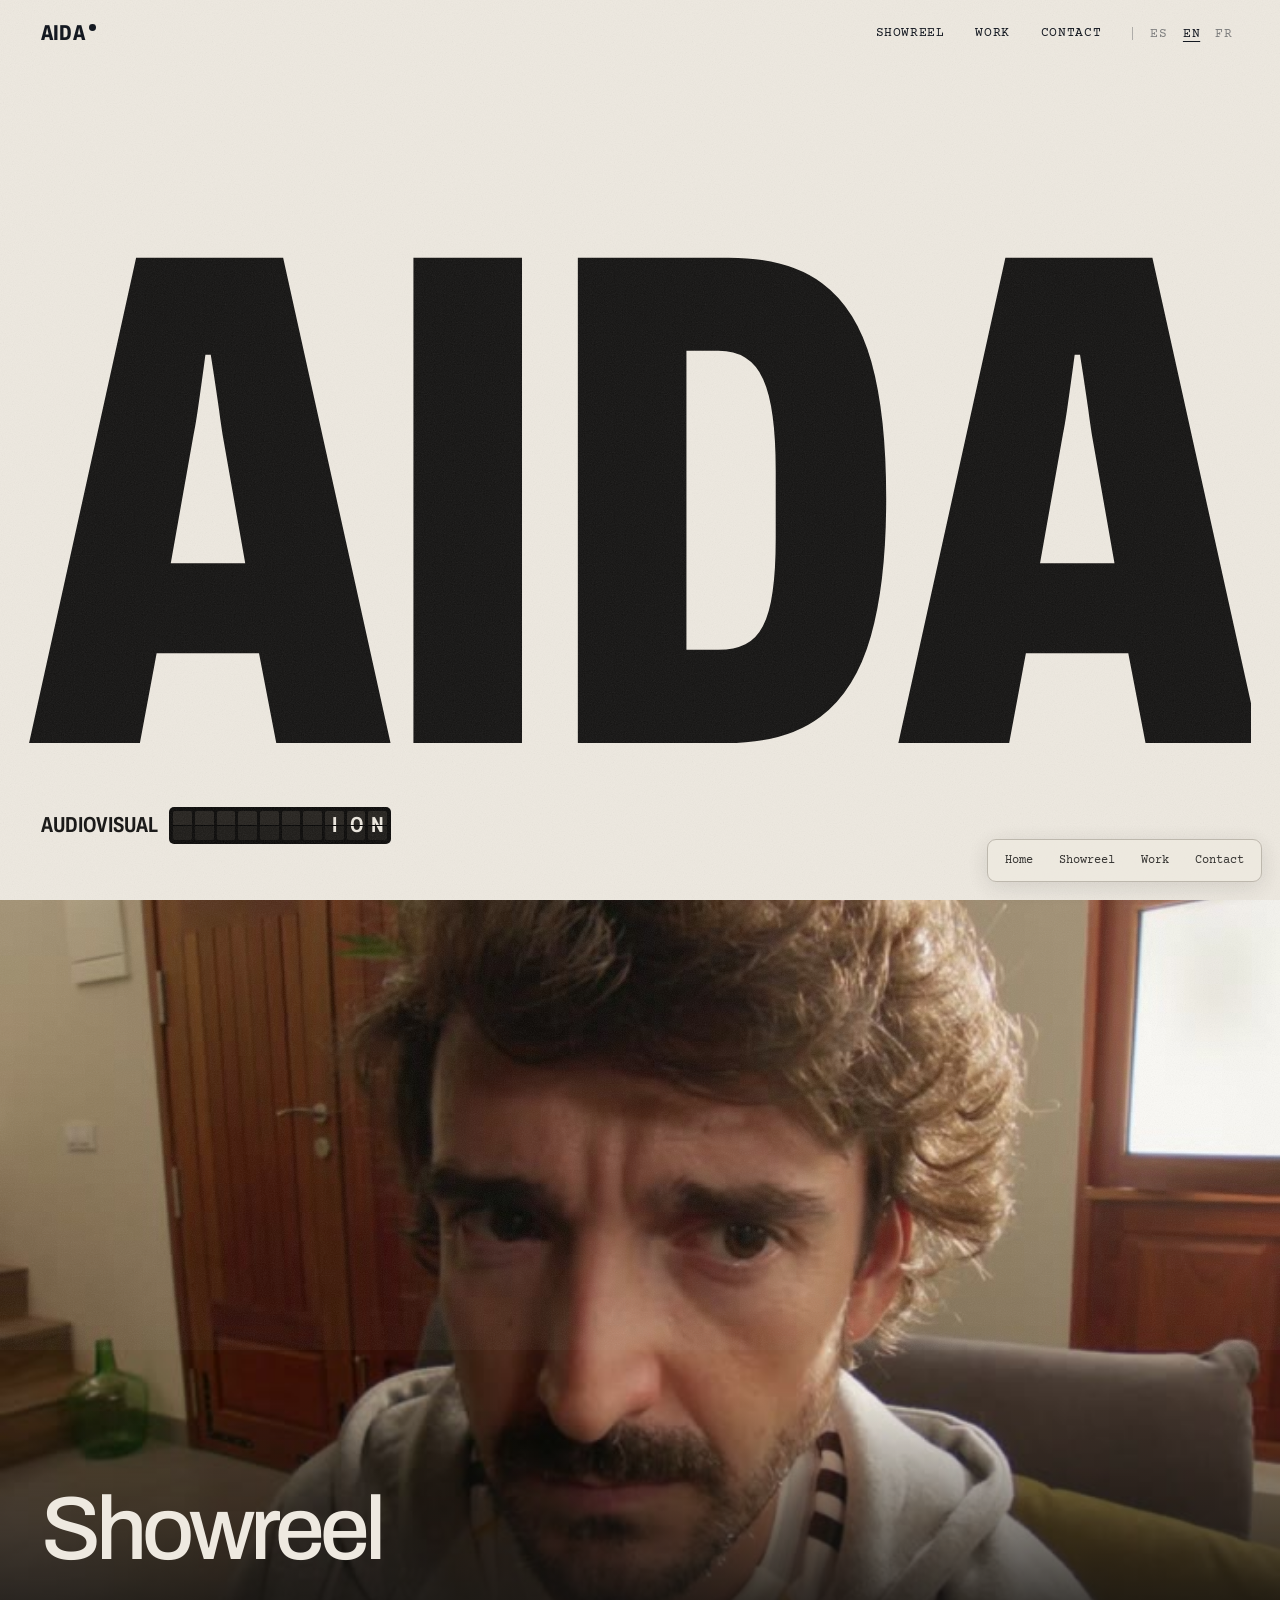
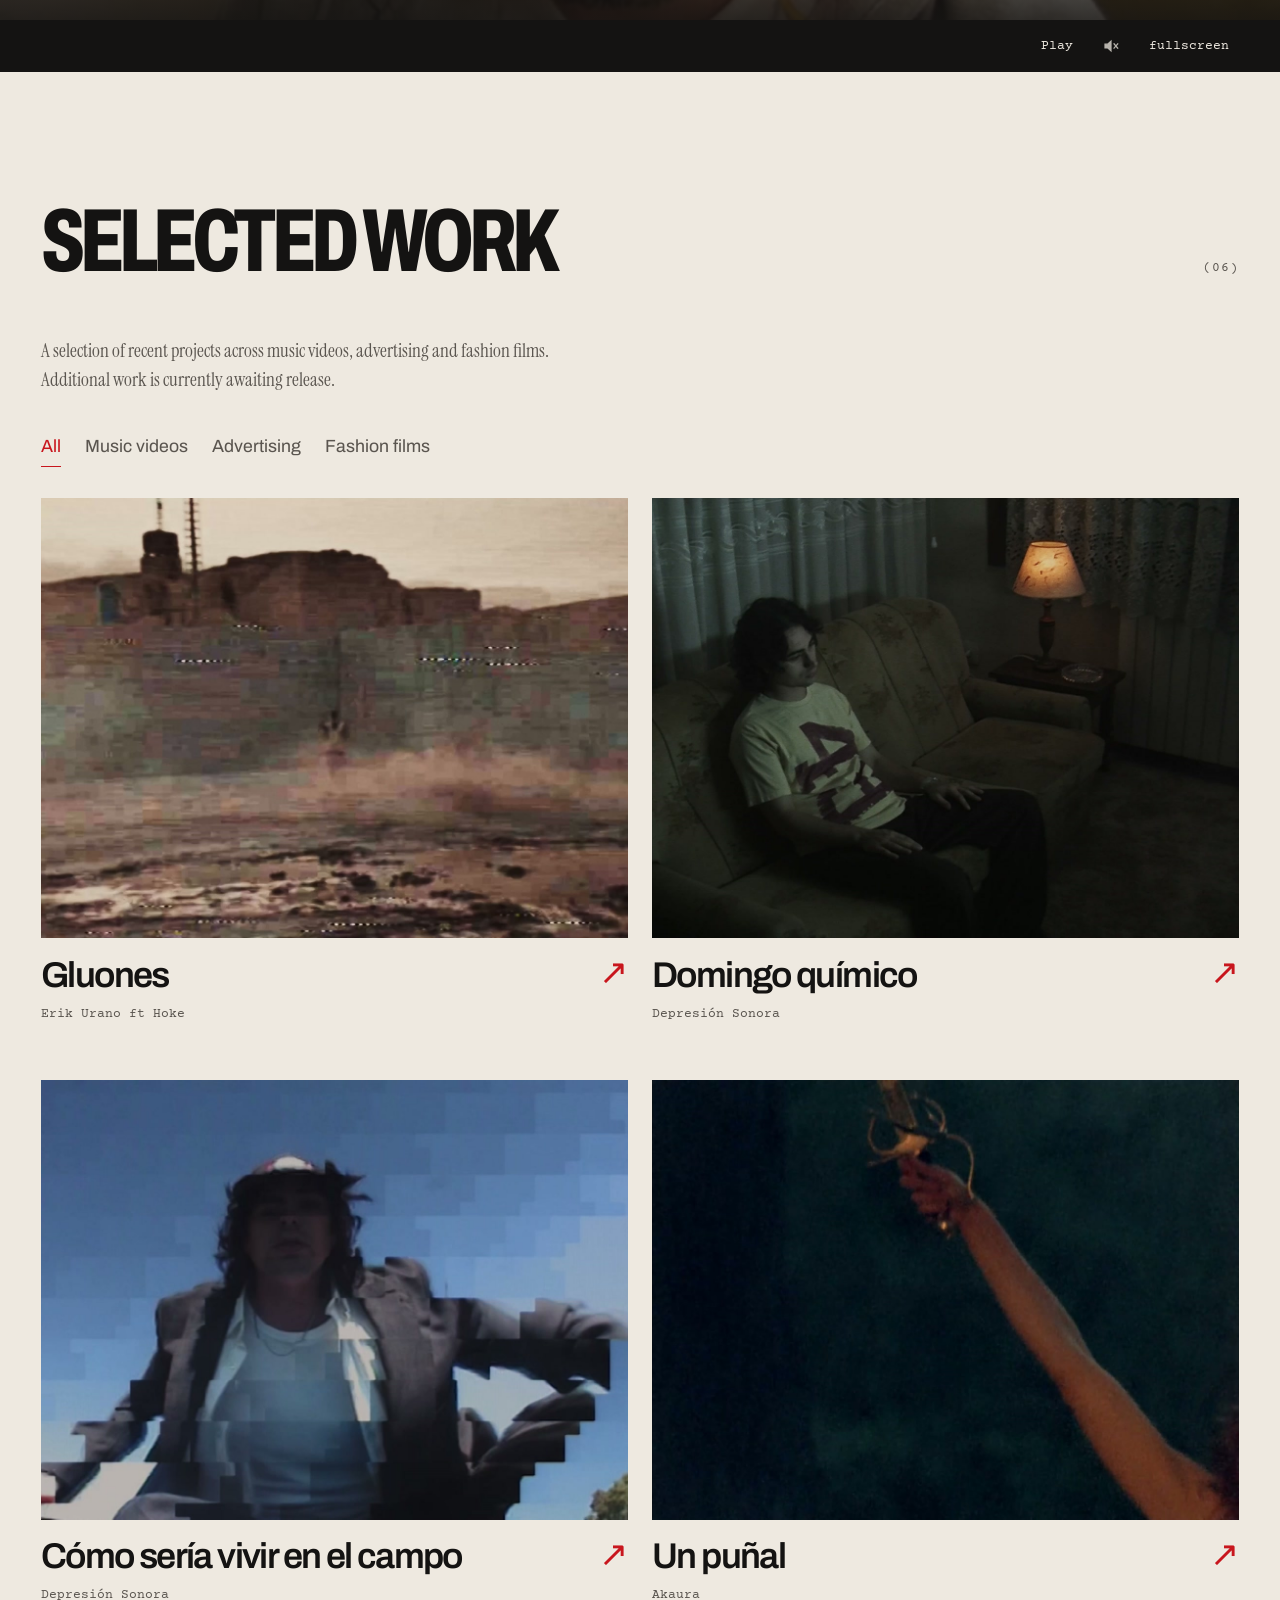
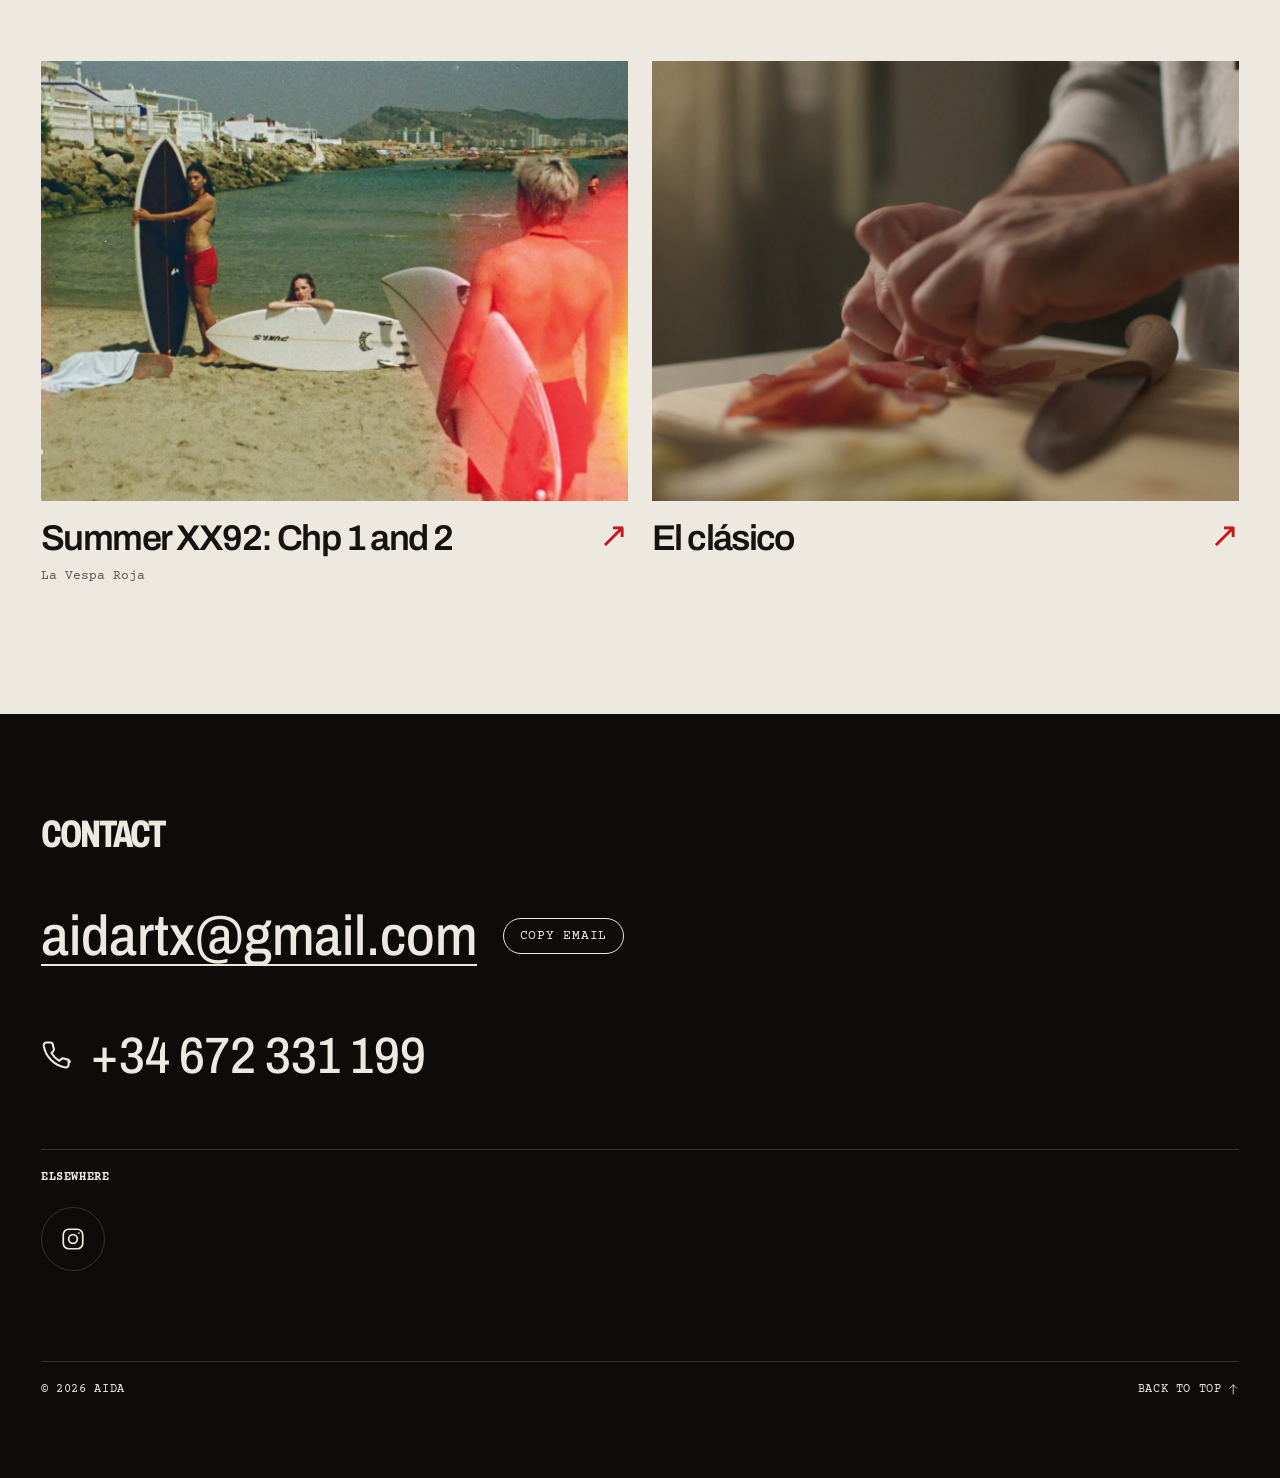
==== commit 872b2b31: "Completar el reproductor del showreel de portada" ====
--- a/index.html
+++ b/index.html
@@ -15,7 +15,7 @@
         }
         setTimeout(function () { d.classList.add('fuentes'); }, 1500);
       })();
-    </script><link rel="stylesheet" href="/_astro/Icon.Cpf4Lk3A.css"><link rel="stylesheet" href="/_astro/index.CQoAxsdI.css"><link rel="stylesheet" href="/maqueta.css"><link rel="stylesheet" href="/fusion.css?v=cb797d56eb"><link rel="stylesheet" href="/proyectos-reales.css?v=32b8fd3b84-idiomas-movil"></head> <body data-astro-cid-hkbrpulz> <a class="saltar label" href="#contenido" data-astro-cid-hkbrpulz>Saltar al contenido</a> <div class="entrada" aria-hidden="true" data-entrada data-astro-cid-loz7klsj> <span class="entrada-visor" data-astro-cid-loz7klsj></span> <p class="entrada-rec osd" data-astro-cid-loz7klsj><span class="rec" data-astro-cid-loz7klsj></span> REC</p> <p class="entrada-fps osd" data-astro-cid-loz7klsj>25 FPS</p> <div class="entrada-claqueta" data-astro-cid-loz7klsj> <div class="claqueta claqueta--entrada" role="group" aria-label="Ficha técnica" data-astro-cid-lclyfxgt> <div class="claqueta-palo" aria-hidden="true" data-astro-cid-lclyfxgt><span data-astro-cid-lclyfxgt></span></div> <div class="claqueta-base" aria-hidden="true" data-astro-cid-lclyfxgt></div> <div class="claqueta-cuerpo" data-astro-cid-lclyfxgt> <dl data-astro-cid-lclyfxgt> <div class="cq cq--prod" data-astro-cid-lclyfxgt> <dt data-astro-cid-lclyfxgt>Prod.</dt> <dd data-astro-cid-lclyfxgt>Portfolio 2026</dd> </div> </dl> <dl class="cq-fila3" data-astro-cid-lclyfxgt> <div class="cq" data-astro-cid-lclyfxgt> <dt data-astro-cid-lclyfxgt>Rollo</dt> <dd data-astro-cid-lclyfxgt>A001</dd> </div> <div class="cq" data-astro-cid-lclyfxgt> <dt data-astro-cid-lclyfxgt>Escena</dt> <dd data-astro-cid-lclyfxgt>01</dd> </div> <div class="cq" data-astro-cid-lclyfxgt> <dt data-astro-cid-lclyfxgt>Toma</dt> <dd data-astro-cid-lclyfxgt>1</dd> </div> </dl> <dl class="cq-lineas" data-astro-cid-lclyfxgt> <div class="cq cq--linea" data-astro-cid-lclyfxgt> <dt data-astro-cid-lclyfxgt>Dirección</dt> <dd data-astro-cid-lclyfxgt>Aida</dd> </div><div class="cq cq--linea" data-astro-cid-lclyfxgt> <dt data-astro-cid-lclyfxgt>Cámara</dt> <dd data-astro-cid-lclyfxgt>A</dd> </div><div class="cq cq--linea" data-astro-cid-lclyfxgt> <dt data-astro-cid-lclyfxgt>Fecha</dt> <dd data-hoy data-astro-cid-lclyfxgt>12/10/2026</dd> </div> </dl> </div> </div> </div> <p class="entrada-voces" data-astro-cid-loz7klsj> <span style="--ini: 0.3s" data-astro-cid-loz7klsj>— ¿Sonido? — ¡Grabando!</span> <span style="--ini: 0.55s" data-astro-cid-loz7klsj>— ¿Cámara? — ¡Rodando!</span> <span style="--ini: 0.8s" data-astro-cid-loz7klsj>— Escena uno, toma uno.</span> </p> <p class="entrada-accion" data-astro-cid-loz7klsj><em data-astro-cid-loz7klsj>¡</em>Acción<em data-astro-cid-loz7klsj>!</em></p> <span class="entrada-destello" data-astro-cid-loz7klsj></span> <p class="entrada-saltar label" data-astro-cid-loz7klsj>Clic para saltar</p> </div><script type="module">var e=document.documentElement;if(e.classList.contains(`entrada`)){let t=document.querySelector(`[data-entrada] [data-hoy]`);t&&(t.textContent=new Date().toLocaleDateString(`es-ES`,{day:`2-digit`,month:`2-digit`,year:`numeric`}));let n=()=>{e.classList.add(`entrada-fin`),window.removeEventListener(`keydown`,i)},r=window.setTimeout(n,2900),i=()=>{e.classList.contains(`entrada-fin`)||(window.clearTimeout(r),n(),e.style.setProperty(`--intro`,`0s`),document.dispatchEvent(new Event(`entrada:saltada`)))};document.querySelector(`[data-entrada]`)?.addEventListener(`click`,i),window.addEventListener(`keydown`,i)}</script> <header class="nav" data-astro-cid-wpvy4v7s> <a class="nav-logo" href="/" aria-label="Aida — inicio" data-astro-cid-wpvy4v7s> Aida<span class="nav-logo-dot" aria-hidden="true" data-astro-cid-wpvy4v7s></span> </a> <nav aria-label="Principal" data-astro-cid-wpvy4v7s> <ul class="nav-links" data-astro-cid-wpvy4v7s> <li data-astro-cid-wpvy4v7s> <a href="/#showreel" data-astro-cid-wpvy4v7s>Showreel</a> </li><li data-astro-cid-wpvy4v7s> <a href="/#trabajos" data-astro-cid-wpvy4v7s>Trabajos</a> </li><li data-astro-cid-wpvy4v7s> <a href="/#contacto" data-astro-cid-wpvy4v7s>Contacto</a> </li> </ul> </nav> <button class="nav-toggle" type="button" aria-expanded="false" aria-controls="menu" data-menu-open data-astro-cid-wpvy4v7s>Menú</button> </header> <div class="menu" id="menu" data-theme="night" hidden data-menu data-astro-cid-wpvy4v7s> <div class="menu-top" data-astro-cid-wpvy4v7s> <span class="label" data-astro-cid-wpvy4v7s>Índice</span> <button class="label menu-cerrar" type="button" data-menu-close data-astro-cid-wpvy4v7s>Cerrar</button> </div> <ol class="menu-links" data-astro-cid-wpvy4v7s> <li data-astro-cid-wpvy4v7s> <a href="/#showreel" data-menu-link data-astro-cid-wpvy4v7s> <span class="serif" data-astro-cid-wpvy4v7s>02</span> Showreel </a> </li><li data-astro-cid-wpvy4v7s> <a href="/#trabajos" data-menu-link data-astro-cid-wpvy4v7s> <span class="serif" data-astro-cid-wpvy4v7s>03</span> Trabajos </a> </li><li data-astro-cid-wpvy4v7s> <a href="/#contacto" data-menu-link data-astro-cid-wpvy4v7s> <span class="serif" data-astro-cid-wpvy4v7s>04</span> Contacto </a> </li> </ol> <p class="menu-pie label" data-astro-cid-wpvy4v7s>aidartx@gmail.com</p> </div><script type="module">var e=document.querySelector(`[data-menu]`),t=document.querySelector(`[data-menu-open]`),n=document.querySelector(`[data-menu-close]`);if(e&&t&&n){let r=r=>{e.hidden=!r,t.setAttribute(`aria-expanded`,String(r)),document.documentElement.classList.toggle(`menu-open`,r),r?n.focus():t.focus()};t.addEventListener(`click`,()=>r(!0)),n.addEventListener(`click`,()=>r(!1)),e.querySelectorAll(`[data-menu-link]`).forEach(n=>n.addEventListener(`click`,()=>{e.hidden=!0,t.setAttribute(`aria-expanded`,`false`),document.documentElement.classList.remove(`menu-open`)})),document.addEventListener(`keydown`,t=>{t.key===`Escape`&&!e.hidden&&r(!1)})}</script> <main id="contenido" data-astro-cid-hkbrpulz>  <section class="hero" id="inicio" data-escena="ESC. 01 — INICIO" data-astro-cid-ge2uvauf> <div class="hero-top wrap" data-astro-cid-ge2uvauf> <p class="label hero-in" style="--d: 0" data-astro-cid-ge2uvauf>(Portfolio — Ed. 2026)</p> <p class="label hero-in hero-coord" style="--d: 1" data-astro-cid-ge2uvauf>España</p> </div> <div class="wrap" data-astro-cid-ge2uvauf> <h1 class="hero-nombre" style="--letras: 4" data-astro-cid-ge2uvauf> <span class="sr-only" data-astro-cid-ge2uvauf>Aida — Producción audiovisual</span> <span class="hero-nombre-txt" aria-hidden="true" data-ajustar data-astro-cid-ge2uvauf> <span class="ch" style="--i: 0" data-astro-cid-ge2uvauf>A</span><span class="ch" style="--i: 1" data-astro-cid-ge2uvauf>I</span><span class="ch" style="--i: 2" data-astro-cid-ge2uvauf>D</span><span class="ch" style="--i: 3" data-astro-cid-ge2uvauf>A</span> </span> </h1> </div> <div class="hero-pie wrap" data-astro-cid-ge2uvauf> <p class="hero-rol hero-in" style="--d: 2" data-astro-cid-ge2uvauf> <span class="sr-only" data-astro-cid-ge2uvauf>Producción audiovisual</span> <span class="flap" aria-hidden="true" data-flap="[&quot;PRODUCCIÓN&quot;,&quot;&quot;]" data-astro-cid-ge2uvauf> <span class="flap-ch" data-astro-cid-ge2uvauf>P</span><span class="flap-ch" data-astro-cid-ge2uvauf>R</span><span class="flap-ch" data-astro-cid-ge2uvauf>O</span><span class="flap-ch" data-astro-cid-ge2uvauf>D</span><span class="flap-ch" data-astro-cid-ge2uvauf>U</span><span class="flap-ch" data-astro-cid-ge2uvauf>C</span><span class="flap-ch" data-astro-cid-ge2uvauf>C</span><span class="flap-ch" data-astro-cid-ge2uvauf>I</span><span class="flap-ch" data-astro-cid-ge2uvauf>Ó</span><span class="flap-ch" data-astro-cid-ge2uvauf>N</span> </span> <span class="hero-rol-txt" aria-hidden="true" data-astro-cid-ge2uvauf>audiovisual</span> </p> <p class="hero-frase hero-in" style="--d: 3" data-astro-cid-ge2uvauf>Autónoma desde 2024, dedicada principalmente a la dirección y producción audiovisual.</p>  </div> </section><script type="module">var e=window.matchMedia(`(prefers-reduced-motion: reduce)`).matches,t=document.querySelector(`.hero`);document.addEventListener(`entrada:saltada`,()=>{t?.querySelectorAll(`.ch, .hero-in`).forEach(e=>e.getAnimations().forEach(e=>e.currentTime=0))});var n=document.querySelector(`[data-ajustar]`);if(n&&t){let e=n.parentElement,r=t.querySelector(`.hero-top`),i=t.querySelector(`.hero-pie`),a=()=>n.getBoundingClientRect().width,o=window.innerHeight,s=()=>{let s=e.clientWidth;n.style.fontStretch=``,n.style.fontSize=`100px`;let c=a();if(!c)return;let l=s/c*100*.995,u=getComputedStyle(t),d=parseFloat(u.paddingTop)+parseFloat(u.paddingBottom)+2*(parseFloat(u.rowGap)||0)+(r?.offsetHeight??0)+(i?.offsetHeight??0),f=Math.max(o-d-12,90);if(l=Math.min(l,f/.8),n.style.fontSize=`${Math.floor(l)}px`,a()<s*.985){let e=62,t=125;for(let r=0;r<12;r++){let r=(e+t)/2;n.style.fontStretch=`${r}%`,a()>s?t=r:e=r}n.style.fontStretch=`${e}%`}};s(),document.fonts?.load(`800 100px "Archivo Variable"`).then(s,()=>{}),document.fonts?.addEventListener(`loadingdone`,s),new ResizeObserver(s).observe(e),window.addEventListener(`resize`,()=>{Math.abs(window.innerHeight-o)>150&&(o=window.innerHeight,s())})}const flap = document.querySelector('[data-flap]');
+    </script><link rel="stylesheet" href="/_astro/Icon.Cpf4Lk3A.css"><link rel="stylesheet" href="/_astro/index.CQoAxsdI.css"><link rel="stylesheet" href="/maqueta.css"><link rel="stylesheet" href="/fusion.css?v=cb797d56eb-showreel"><link rel="stylesheet" href="/proyectos-reales.css?v=32b8fd3b84-idiomas-movil"></head> <body data-astro-cid-hkbrpulz> <a class="saltar label" href="#contenido" data-astro-cid-hkbrpulz>Saltar al contenido</a> <div class="entrada" aria-hidden="true" data-entrada data-astro-cid-loz7klsj> <span class="entrada-visor" data-astro-cid-loz7klsj></span> <p class="entrada-rec osd" data-astro-cid-loz7klsj><span class="rec" data-astro-cid-loz7klsj></span> REC</p> <p class="entrada-fps osd" data-astro-cid-loz7klsj>25 FPS</p> <div class="entrada-claqueta" data-astro-cid-loz7klsj> <div class="claqueta claqueta--entrada" role="group" aria-label="Ficha técnica" data-astro-cid-lclyfxgt> <div class="claqueta-palo" aria-hidden="true" data-astro-cid-lclyfxgt><span data-astro-cid-lclyfxgt></span></div> <div class="claqueta-base" aria-hidden="true" data-astro-cid-lclyfxgt></div> <div class="claqueta-cuerpo" data-astro-cid-lclyfxgt> <dl data-astro-cid-lclyfxgt> <div class="cq cq--prod" data-astro-cid-lclyfxgt> <dt data-astro-cid-lclyfxgt>Prod.</dt> <dd data-astro-cid-lclyfxgt>Portfolio 2026</dd> </div> </dl> <dl class="cq-fila3" data-astro-cid-lclyfxgt> <div class="cq" data-astro-cid-lclyfxgt> <dt data-astro-cid-lclyfxgt>Rollo</dt> <dd data-astro-cid-lclyfxgt>A001</dd> </div> <div class="cq" data-astro-cid-lclyfxgt> <dt data-astro-cid-lclyfxgt>Escena</dt> <dd data-astro-cid-lclyfxgt>01</dd> </div> <div class="cq" data-astro-cid-lclyfxgt> <dt data-astro-cid-lclyfxgt>Toma</dt> <dd data-astro-cid-lclyfxgt>1</dd> </div> </dl> <dl class="cq-lineas" data-astro-cid-lclyfxgt> <div class="cq cq--linea" data-astro-cid-lclyfxgt> <dt data-astro-cid-lclyfxgt>Dirección</dt> <dd data-astro-cid-lclyfxgt>Aida</dd> </div><div class="cq cq--linea" data-astro-cid-lclyfxgt> <dt data-astro-cid-lclyfxgt>Cámara</dt> <dd data-astro-cid-lclyfxgt>A</dd> </div><div class="cq cq--linea" data-astro-cid-lclyfxgt> <dt data-astro-cid-lclyfxgt>Fecha</dt> <dd data-hoy data-astro-cid-lclyfxgt>12/10/2026</dd> </div> </dl> </div> </div> </div> <p class="entrada-voces" data-astro-cid-loz7klsj> <span style="--ini: 0.3s" data-astro-cid-loz7klsj>— ¿Sonido? — ¡Grabando!</span> <span style="--ini: 0.55s" data-astro-cid-loz7klsj>— ¿Cámara? — ¡Rodando!</span> <span style="--ini: 0.8s" data-astro-cid-loz7klsj>— Escena uno, toma uno.</span> </p> <p class="entrada-accion" data-astro-cid-loz7klsj><em data-astro-cid-loz7klsj>¡</em>Acción<em data-astro-cid-loz7klsj>!</em></p> <span class="entrada-destello" data-astro-cid-loz7klsj></span> <p class="entrada-saltar label" data-astro-cid-loz7klsj>Clic para saltar</p> </div><script type="module">var e=document.documentElement;if(e.classList.contains(`entrada`)){let t=document.querySelector(`[data-entrada] [data-hoy]`);t&&(t.textContent=new Date().toLocaleDateString(`es-ES`,{day:`2-digit`,month:`2-digit`,year:`numeric`}));let n=()=>{e.classList.add(`entrada-fin`),window.removeEventListener(`keydown`,i)},r=window.setTimeout(n,2900),i=()=>{e.classList.contains(`entrada-fin`)||(window.clearTimeout(r),n(),e.style.setProperty(`--intro`,`0s`),document.dispatchEvent(new Event(`entrada:saltada`)))};document.querySelector(`[data-entrada]`)?.addEventListener(`click`,i),window.addEventListener(`keydown`,i)}</script> <header class="nav" data-astro-cid-wpvy4v7s> <a class="nav-logo" href="/" aria-label="Aida — inicio" data-astro-cid-wpvy4v7s> Aida<span class="nav-logo-dot" aria-hidden="true" data-astro-cid-wpvy4v7s></span> </a> <nav aria-label="Principal" data-astro-cid-wpvy4v7s> <ul class="nav-links" data-astro-cid-wpvy4v7s> <li data-astro-cid-wpvy4v7s> <a href="/#showreel" data-astro-cid-wpvy4v7s>Showreel</a> </li><li data-astro-cid-wpvy4v7s> <a href="/#trabajos" data-astro-cid-wpvy4v7s>Trabajos</a> </li><li data-astro-cid-wpvy4v7s> <a href="/#contacto" data-astro-cid-wpvy4v7s>Contacto</a> </li> </ul> </nav> <button class="nav-toggle" type="button" aria-expanded="false" aria-controls="menu" data-menu-open data-astro-cid-wpvy4v7s>Menú</button> </header> <div class="menu" id="menu" data-theme="night" hidden data-menu data-astro-cid-wpvy4v7s> <div class="menu-top" data-astro-cid-wpvy4v7s> <span class="label" data-astro-cid-wpvy4v7s>Índice</span> <button class="label menu-cerrar" type="button" data-menu-close data-astro-cid-wpvy4v7s>Cerrar</button> </div> <ol class="menu-links" data-astro-cid-wpvy4v7s> <li data-astro-cid-wpvy4v7s> <a href="/#showreel" data-menu-link data-astro-cid-wpvy4v7s> <span class="serif" data-astro-cid-wpvy4v7s>02</span> Showreel </a> </li><li data-astro-cid-wpvy4v7s> <a href="/#trabajos" data-menu-link data-astro-cid-wpvy4v7s> <span class="serif" data-astro-cid-wpvy4v7s>03</span> Trabajos </a> </li><li data-astro-cid-wpvy4v7s> <a href="/#contacto" data-menu-link data-astro-cid-wpvy4v7s> <span class="serif" data-astro-cid-wpvy4v7s>04</span> Contacto </a> </li> </ol> <p class="menu-pie label" data-astro-cid-wpvy4v7s>aidartx@gmail.com</p> </div><script type="module">var e=document.querySelector(`[data-menu]`),t=document.querySelector(`[data-menu-open]`),n=document.querySelector(`[data-menu-close]`);if(e&&t&&n){let r=r=>{e.hidden=!r,t.setAttribute(`aria-expanded`,String(r)),document.documentElement.classList.toggle(`menu-open`,r),r?n.focus():t.focus()};t.addEventListener(`click`,()=>r(!0)),n.addEventListener(`click`,()=>r(!1)),e.querySelectorAll(`[data-menu-link]`).forEach(n=>n.addEventListener(`click`,()=>{e.hidden=!0,t.setAttribute(`aria-expanded`,`false`),document.documentElement.classList.remove(`menu-open`)})),document.addEventListener(`keydown`,t=>{t.key===`Escape`&&!e.hidden&&r(!1)})}</script> <main id="contenido" data-astro-cid-hkbrpulz>  <section class="hero" id="inicio" data-escena="ESC. 01 — INICIO" data-astro-cid-ge2uvauf> <div class="hero-top wrap" data-astro-cid-ge2uvauf> <p class="label hero-in" style="--d: 0" data-astro-cid-ge2uvauf>(Portfolio — Ed. 2026)</p> <p class="label hero-in hero-coord" style="--d: 1" data-astro-cid-ge2uvauf>España</p> </div> <div class="wrap" data-astro-cid-ge2uvauf> <h1 class="hero-nombre" style="--letras: 4" data-astro-cid-ge2uvauf> <span class="sr-only" data-astro-cid-ge2uvauf>Aida — Producción audiovisual</span> <span class="hero-nombre-txt" aria-hidden="true" data-ajustar data-astro-cid-ge2uvauf> <span class="ch" style="--i: 0" data-astro-cid-ge2uvauf>A</span><span class="ch" style="--i: 1" data-astro-cid-ge2uvauf>I</span><span class="ch" style="--i: 2" data-astro-cid-ge2uvauf>D</span><span class="ch" style="--i: 3" data-astro-cid-ge2uvauf>A</span> </span> </h1> </div> <div class="hero-pie wrap" data-astro-cid-ge2uvauf> <p class="hero-rol hero-in" style="--d: 2" data-astro-cid-ge2uvauf> <span class="sr-only" data-astro-cid-ge2uvauf>Producción audiovisual</span> <span class="flap" aria-hidden="true" data-flap="[&quot;PRODUCCIÓN&quot;,&quot;&quot;]" data-astro-cid-ge2uvauf> <span class="flap-ch" data-astro-cid-ge2uvauf>P</span><span class="flap-ch" data-astro-cid-ge2uvauf>R</span><span class="flap-ch" data-astro-cid-ge2uvauf>O</span><span class="flap-ch" data-astro-cid-ge2uvauf>D</span><span class="flap-ch" data-astro-cid-ge2uvauf>U</span><span class="flap-ch" data-astro-cid-ge2uvauf>C</span><span class="flap-ch" data-astro-cid-ge2uvauf>C</span><span class="flap-ch" data-astro-cid-ge2uvauf>I</span><span class="flap-ch" data-astro-cid-ge2uvauf>Ó</span><span class="flap-ch" data-astro-cid-ge2uvauf>N</span> </span> <span class="hero-rol-txt" aria-hidden="true" data-astro-cid-ge2uvauf>audiovisual</span> </p> <p class="hero-frase hero-in" style="--d: 3" data-astro-cid-ge2uvauf>Autónoma desde 2024, dedicada principalmente a la dirección y producción audiovisual.</p>  </div> </section><script type="module">var e=window.matchMedia(`(prefers-reduced-motion: reduce)`).matches,t=document.querySelector(`.hero`);document.addEventListener(`entrada:saltada`,()=>{t?.querySelectorAll(`.ch, .hero-in`).forEach(e=>e.getAnimations().forEach(e=>e.currentTime=0))});var n=document.querySelector(`[data-ajustar]`);if(n&&t){let e=n.parentElement,r=t.querySelector(`.hero-top`),i=t.querySelector(`.hero-pie`),a=()=>n.getBoundingClientRect().width,o=window.innerHeight,s=()=>{let s=e.clientWidth;n.style.fontStretch=``,n.style.fontSize=`100px`;let c=a();if(!c)return;let l=s/c*100*.995,u=getComputedStyle(t),d=parseFloat(u.paddingTop)+parseFloat(u.paddingBottom)+2*(parseFloat(u.rowGap)||0)+(r?.offsetHeight??0)+(i?.offsetHeight??0),f=Math.max(o-d-12,90);if(l=Math.min(l,f/.8),n.style.fontSize=`${Math.floor(l)}px`,a()<s*.985){let e=62,t=125;for(let r=0;r<12;r++){let r=(e+t)/2;n.style.fontStretch=`${r}%`,a()>s?t=r:e=r}n.style.fontStretch=`${e}%`}};s(),document.fonts?.load(`800 100px "Archivo Variable"`).then(s,()=>{}),document.fonts?.addEventListener(`loadingdone`,s),new ResizeObserver(s).observe(e),window.addEventListener(`resize`,()=>{Math.abs(window.innerHeight-o)>150&&(o=window.innerHeight,s())})}const flap = document.querySelector('[data-flap]');
 if (flap && !e) {
   const words = JSON.parse(flap.dataset.flap || '[]');
   const cells = [...flap.querySelectorAll('.flap-ch')];
@@ -50,4 +50,4 @@
 </script> <section class="reel section" id="showreel" data-escena="ESC. 02 — SHOWREEL" data-luces data-astro-cid-pxh3uvjy> <div class="reel-bandas" aria-hidden="true" data-astro-cid-pxh3uvjy></div> <div class="wrap" data-astro-cid-pxh3uvjy> <header class="sh" data-reveal data-astro-cid-pb4nux2a> <span class="sh-num" aria-hidden="true" data-astro-cid-pb4nux2a>02</span> <h2 class="sh-titulo" data-astro-cid-pb4nux2a>Showreel</h2>  </header> <p class="reel-intro label" data-reveal data-astro-cid-pxh3uvjy>Apaga la luz. Sube el volumen.</p> <button class="monitor" type="button" data-video-open data-video-title="Showreel — Aida" data-cursor="Play" data-reveal data-astro-cid-pxh3uvjy> <span class="sr-only" data-astro-cid-pxh3uvjy>Reproducir el showreel</span> <video class="monitor-video" src="/media/showreel-loop.mp4" poster="/_astro/showreel-poster.16dSc5W__Z22qwxT.webp" muted loop playsinline preload="metadata" aria-hidden="true" data-bucle data-astro-cid-pxh3uvjy></video> <span class="visor osd" aria-hidden="true" data-astro-cid-pxh3uvjy> <span class="visor-esq visor-esq--1" data-astro-cid-pxh3uvjy></span> <span class="visor-esq visor-esq--2" data-astro-cid-pxh3uvjy></span> <span class="visor-esq visor-esq--3" data-astro-cid-pxh3uvjy></span> <span class="visor-esq visor-esq--4" data-astro-cid-pxh3uvjy></span> <span class="visor-cruz" data-astro-cid-pxh3uvjy></span> <span class="visor-tl" data-astro-cid-pxh3uvjy><span class="rec" data-astro-cid-pxh3uvjy></span> REC</span> <span class="visor-tr" data-astro-cid-pxh3uvjy>STBY&nbsp;&nbsp;<span class="bateria" data-astro-cid-pxh3uvjy><i data-astro-cid-pxh3uvjy></i><i data-astro-cid-pxh3uvjy></i><i data-astro-cid-pxh3uvjy></i><i class="off" data-astro-cid-pxh3uvjy></i></span> 84%</span> <span class="visor-bl" data-visor-tc data-astro-cid-pxh3uvjy>TC 00:00:00:00</span> <span class="visor-br" data-astro-cid-pxh3uvjy>ISO 800 · f/2.8 · 12.OCT.2026</span> </span> <span class="monitor-play" data-astro-cid-pxh3uvjy> <span class="monitor-play-circulo" data-astro-cid-pxh3uvjy><svg viewBox="0 0 24 24" width="24" height="24" aria-hidden="true" fill="currentColor" stroke="none" stroke-width="1.6" stroke-linecap="square"> <path d="M7 4.5v15l12.5-7.5z"></path> </svg></span> <span class="label" data-astro-cid-pxh3uvjy>Reproducir</span> </span> </button> <p class="reel-nota hand" data-reveal data-astro-cid-pxh3uvjy>lo que mejor sé hacer</p> </div> </section><script type="module">var e=document.querySelector(`[data-bucle]`),t=document.querySelector(`[data-visor-tc]`),n=window.matchMedia(`(prefers-reduced-motion: reduce)`).matches;if(e&&!n){new IntersectionObserver(([t])=>{t.isIntersecting?e.play().catch(()=>{}):e.pause()},{threshold:.25}).observe(e);let n=e=>String(Math.floor(e)).padStart(2,`0`);e.addEventListener(`timeupdate`,()=>{if(!t)return;let r=e.currentTime;t.textContent=`TC 00:00:${n(r)}:${n(r%1*25)}`})}</script> <section class="trabajos section" id="trabajos" data-escena="ESC. 03 — TRABAJOS" data-astro-cid-gzied6pw> <div class="wrap" data-astro-cid-gzied6pw> <header class="sh" data-reveal data-astro-cid-pb4nux2a> <span class="sh-num" aria-hidden="true" data-astro-cid-pb4nux2a>03</span> <h2 class="sh-titulo" data-astro-cid-pb4nux2a>Trabajos seleccionados</h2> <p class="sh-meta" data-astro-cid-pb4nux2a>(06) — 2023→2025</p> </header> <div class="tr-cabecera" data-reveal data-astro-cid-gzied6pw> <p class="tr-intro" data-astro-cid-gzied6pw>Una selección de proyectos recientes en videoclips, publicidad y fashion films. Hay más trabajos pendientes de estreno.</p> <div class="tr-controles" data-astro-cid-gzied6pw> <div class="tr-filtros" role="group" aria-label="Filtrar por categoría" data-astro-cid-gzied6pw> <button type="button" aria-pressed="true" data-filtro="*" data-astro-cid-gzied6pw>
 Todo <sup data-astro-cid-gzied6pw>05</sup> </button> <button type="button" aria-pressed="false" data-filtro="Ficción" data-astro-cid-gzied6pw> Ficción <sup data-astro-cid-gzied6pw>01</sup> </button><button type="button" aria-pressed="false" data-filtro="Documental" data-astro-cid-gzied6pw> Documental <sup data-astro-cid-gzied6pw>02</sup> </button><button type="button" aria-pressed="false" data-filtro="Publicidad" data-astro-cid-gzied6pw> Publicidad <sup data-astro-cid-gzied6pw>01</sup> </button><button type="button" aria-pressed="false" data-filtro="Videoclip" data-astro-cid-gzied6pw> Videoclip <sup data-astro-cid-gzied6pw>01</sup> </button> </div> <div class="tr-vistas" role="group" aria-label="Cómo ver los trabajos" data-astro-cid-gzied6pw> <button type="button" aria-pressed="true" data-vista="lista" data-astro-cid-gzied6pw>Lista</button> <button type="button" aria-pressed="false" data-vista="mapa" data-astro-cid-gzied6pw>Mapa</button> </div> </div> </div> <ol class="tr-lista" data-panel="lista" data-astro-cid-gzied6pw></ol> <div class="tr-mapa" data-panel="mapa" hidden data-astro-cid-gzied6pw></div> </div> </section><script type="module">var e=document.querySelector(`.trabajos`);if(e){let t=e.querySelectorAll(`[data-filtro]`),n=e.querySelectorAll(`[data-cat]`);t.forEach(e=>e.addEventListener(`click`,()=>{let r=e.dataset.filtro;t.forEach(t=>t.setAttribute(`aria-pressed`,String(t===e))),n.forEach(e=>e.hidden=r!==`*`&&e.dataset.cat!==r)}));let r=e.querySelectorAll(`[data-vista]`),i=e.querySelectorAll(`[data-panel]`);r.forEach(e=>e.addEventListener(`click`,()=>{r.forEach(t=>t.setAttribute(`aria-pressed`,String(t===e))),i.forEach(t=>t.hidden=t.dataset.panel!==e.dataset.vista)}))}</script> <section class="contacto" id="contacto" data-theme="night" data-escena="ESC. 04 — CONTACTO" data-astro-cid-7b4tjujo> <div class="wrap section" data-astro-cid-7b4tjujo> <header class="sh" data-reveal data-astro-cid-pb4nux2a> <span class="sh-num" aria-hidden="true" data-astro-cid-pb4nux2a>04</span> <h2 class="sh-titulo" data-astro-cid-pb4nux2a>Contacto</h2> <p class="sh-meta" data-astro-cid-pb4nux2a>(Última secuencia)</p> </header> <p class="cta" data-reveal data-astro-cid-7b4tjujo><em data-astro-cid-7b4tjujo>¿</em>Rodamos<em data-astro-cid-7b4tjujo>?</em></p> <div class="correo" data-reveal data-astro-cid-7b4tjujo> <a class="correo-link" href="mailto:aidartx@gmail.com" data-cursor="Escribir" data-astro-cid-7b4tjujo>aidartx@gmail.com</a> <button class="btn" type="button" data-copiar="aidartx@gmail.com" aria-describedby="estado-copia" data-cursor="Copiar" data-astro-cid-7b4tjujo>
 Copiar correo
-</button> <p class="label correo-estado" id="estado-copia" role="status" aria-live="polite" data-astro-cid-7b4tjujo></p> </div> <div class="contacto-rejilla" data-astro-cid-7b4tjujo>  <div data-reveal style="--delay: .1s" data-astro-cid-7b4tjujo> <h3 class="label contacto-tit" data-astro-cid-7b4tjujo>En otros sitios</h3> <ul class="redes" data-astro-cid-7b4tjujo> <li data-astro-cid-7b4tjujo> <a href="https://www.instagram.com/" target="_blank" rel="noopener noreferrer" data-cursor="Abrir" data-astro-cid-7b4tjujo> Instagram <svg viewBox="0 0 24 24" width="24" height="24" aria-hidden="true" fill="none" stroke="currentColor" stroke-width="1.6" stroke-linecap="square"> <path d="M6 18 18 6M8.5 6H18v9.5"></path> </svg> </a> </li>  </ul> </div> </div> <div class="creditos" aria-label="Títulos de crédito" data-astro-cid-7b4tjujo> <div class="creditos-rollo" data-astro-cid-7b4tjujo> <p data-astro-cid-7b4tjujo> <span class="label" data-astro-cid-7b4tjujo>Dirección</span> <strong data-astro-cid-7b4tjujo>Aida</strong> </p><p data-astro-cid-7b4tjujo> <span class="label" data-astro-cid-7b4tjujo>Producción</span> <strong data-astro-cid-7b4tjujo>Aida</strong> </p><p data-astro-cid-7b4tjujo> <span class="label" data-astro-cid-7b4tjujo>Café</span> <strong data-astro-cid-7b4tjujo>Demasiado</strong> </p><p data-astro-cid-7b4tjujo> <span class="label" data-astro-cid-7b4tjujo>Horas de sueño</span> <strong data-astro-cid-7b4tjujo>Las justas</strong> </p><p data-astro-cid-7b4tjujo> <span class="label" data-astro-cid-7b4tjujo>Tomas falsas</span> <strong data-astro-cid-7b4tjujo>Incontables</strong> </p><p data-astro-cid-7b4tjujo> <span class="label" data-astro-cid-7b4tjujo>Gracias a</span> <strong data-astro-cid-7b4tjujo>Cada equipo con el que he rodado</strong> </p><p data-astro-cid-7b4tjujo> <span class="label" data-astro-cid-7b4tjujo>Y a ti</span> <strong data-astro-cid-7b4tjujo>Por quedarte hasta los créditos</strong> </p> </div> </div> <p class="fin serif" data-astro-cid-7b4tjujo>Fin</p> <footer class="pie label" data-astro-cid-7b4tjujo> <span data-astro-cid-7b4tjujo>© 2026 Aida · Rodado a 25 fps en España</span> <a href="#inicio" data-astro-cid-7b4tjujo>Volver al principio <svg viewBox="0 0 24 24" width="24" height="24" aria-hidden="true" fill="none" stroke="currentColor" stroke-width="1.6" stroke-linecap="square"> <path d="M12 21V4M5.5 10 12 3.5 18.5 10"></path> </svg></a> </footer> </div> </section>  </main> <span class="hud-rec rec" aria-hidden="true" data-astro-cid-a2sg44tf></span> <p class="hud-tc osd" aria-hidden="true" data-astro-cid-a2sg44tf>REC <span data-tc data-astro-cid-a2sg44tf>00:00:00:00</span></p> <p class="hud-escena osd" aria-hidden="true" data-escena-actual data-astro-cid-a2sg44tf>ESC. 01 — INICIO</p><script type="module">var e=document.querySelector(`[data-tc]`),t=document.querySelector(`[data-escena-actual]`),n=e=>String(Math.floor(e)).padStart(2,`0`),r=!1,i=()=>{if(r=!1,!e)return;let t=Math.floor(window.scrollY/window.innerHeight*6*25),i=Math.floor(t/25);e.textContent=`${n(i/3600)}:${n(i/60%60)}:${n(i%60)}:${n(t%25)}`};window.addEventListener(`scroll`,()=>{r||(r=!0,requestAnimationFrame(i))},{passive:!0}),i();var a=document.querySelectorAll(`[data-escena]`);if(t&&a.length){let e=new IntersectionObserver(e=>{for(let n of e)n.isIntersecting&&(t.textContent=n.target.dataset.escena??``)},{rootMargin:`-50% 0px -50% 0px`});a.forEach(t=>e.observe(t))}</script> <span class="cursor-etiqueta" aria-hidden="true" data-cursor-label data-astro-cid-qmueewfo></span><script type="module">var e=window.matchMedia(`(hover: hover) and (pointer: fine)`).matches,t=window.matchMedia(`(prefers-reduced-motion: reduce)`).matches,n=document.querySelector(`[data-cursor-label]`);if(e&&!t&&n){let e=document.documentElement;e.classList.add(`cursor-on`),window.addEventListener(`pointermove`,e=>{e.pointerType===`mouse`&&(n.style.transform=`translate3d(${e.clientX+18}px, ${e.clientY+20}px, 0)`)},{passive:!0}),document.addEventListener(`pointerover`,t=>{let r=t.target?.closest(`[data-cursor]`);r?(n.textContent=r.dataset.cursor??``,e.classList.add(`cursor-hover`)):e.classList.remove(`cursor-hover`)}),document.documentElement.addEventListener(`pointerleave`,()=>e.classList.remove(`cursor-hover`))}</script> <dialog class="cine" data-theme="night" aria-label="Reproductor de vídeo" data-cine data-astro-cid-w2bbyfhv> <div class="cine-barra" data-astro-cid-w2bbyfhv> <p class="label" data-cine-titulo data-astro-cid-w2bbyfhv></p> <button class="label cine-cerrar" type="button" data-cine-cerrar data-astro-cid-w2bbyfhv>Cerrar <span aria-hidden="true" data-astro-cid-w2bbyfhv>✕</span></button> </div> <div class="cine-pantalla" data-cine-pantalla data-astro-cid-w2bbyfhv></div> </dialog> <template data-cine-sin-senal data-astro-cid-w2bbyfhv> <div class="sin-senal" data-astro-cid-w2bbyfhv> <div class="barras" aria-hidden="true" data-astro-cid-w2bbyfhv></div> <div class="sin-senal-txt" data-astro-cid-w2bbyfhv> <p class="osd" data-astro-cid-w2bbyfhv>SIN SEÑAL</p> <p class="label" data-astro-cid-w2bbyfhv>Aquí se reproducirá tu vídeo. Pega el enlace de Vimeo o YouTube en su ficha.</p> </div> </div> </template><script type="module">var e=document.querySelector(`[data-cine]`),t=document.querySelector(`[data-cine-pantalla]`),n=document.querySelector(`[data-cine-titulo]`),r=document.querySelector(`[data-cine-sin-senal]`);function i(e){let t=e.match(/(?:youtube\.com\/(?:watch\?v=|embed\/|shorts\/)|youtu\.be\/)([\w-]{11})/),r=e.match(/vimeo\.com\/(?:video\/)?(\d+)(?:\/(\w+))?/);if(/\.(mp4|webm|mov)(\?|$)/i.test(e)){let t=document.createElement(`video`);return t.src=e,t.controls=!0,t.autoplay=!0,t.playsInline=!0,t}let i=``;if(t)i=`https://www.youtube-nocookie.com/embed/${t[1]}?autoplay=1&rel=0&playsinline=1`;else if(r)i=`https://player.vimeo.com/video/${r[1]}?${r[2]?`h=${r[2]}&`:``}autoplay=1&title=0&byline=0&portrait=0&dnt=1`;else return null;let a=document.createElement(`iframe`);return a.src=i,a.allow=`autoplay; fullscreen; picture-in-picture; encrypted-media`,a.allowFullscreen=!0,a.title=n?.textContent||`Vídeo`,a}e&&t&&r&&(document.addEventListener(`click`,a=>{let o=a.target?.closest(`[data-video-open]`);if(!o)return;a.preventDefault();let s=(o.dataset.videoOpen??``).trim();n&&(n.textContent=o.dataset.videoTitle??``),t.replaceChildren(s?i(s)??r.content.cloneNode(!0):r.content.cloneNode(!0)),e.showModal(),document.documentElement.classList.add(`modal-open`)}),document.querySelector(`[data-cine-cerrar]`)?.addEventListener(`click`,()=>e.close()),e.addEventListener(`click`,t=>{t.target===e&&e.close()}),e.addEventListener(`close`,()=>{t.replaceChildren(),document.documentElement.classList.remove(`modal-open`)}));</script><script type="module">var e=document.querySelectorAll(`[data-reveal]`),t=new IntersectionObserver(e=>{for(let n of e)n.isIntersecting&&(n.target.classList.add(`is-in`),t.unobserve(n.target))},{rootMargin:`0px 0px -8% 0px`,threshold:.08});e.forEach(e=>t.observe(e));var n=document.querySelectorAll(`[data-luces]`);if(n.length){let e=new Set,t=new IntersectionObserver(t=>{for(let n of t)n.isIntersecting?e.add(n.target):e.delete(n.target);document.documentElement.classList.toggle(`lights-down`,e.size>0)},{threshold:.35});n.forEach(e=>t.observe(e))}document.addEventListener(`click`,async e=>{let t=e.target?.closest(`[data-copiar]`);if(!t)return;let n=document.getElementById(t.getAttribute(`aria-describedby`)??``);try{await navigator.clipboard.writeText(t.dataset.copiar??``),n&&(n.textContent=`Copiado. ¡Hablamos!`)}catch{n&&(n.textContent=`No se pudo copiar: selecciona el texto a mano.`)}n&&window.setTimeout(()=>n.textContent=``,3500)});</script><script src="/maqueta.js?v=cb51c0536f"></script><script src="/fusion.js?v=9ca9e36382"></script><script src="/contenido-real.js?v=5e66a55f71"></script><script src="/videos-locales.js?v=3b7509ed64"></script><script src="/i18n.js?v=071db92068"></script></body> </html>+</button> <p class="label correo-estado" id="estado-copia" role="status" aria-live="polite" data-astro-cid-7b4tjujo></p> </div> <div class="contacto-rejilla" data-astro-cid-7b4tjujo>  <div data-reveal style="--delay: .1s" data-astro-cid-7b4tjujo> <h3 class="label contacto-tit" data-astro-cid-7b4tjujo>En otros sitios</h3> <ul class="redes" data-astro-cid-7b4tjujo> <li data-astro-cid-7b4tjujo> <a href="https://www.instagram.com/" target="_blank" rel="noopener noreferrer" data-cursor="Abrir" data-astro-cid-7b4tjujo> Instagram <svg viewBox="0 0 24 24" width="24" height="24" aria-hidden="true" fill="none" stroke="currentColor" stroke-width="1.6" stroke-linecap="square"> <path d="M6 18 18 6M8.5 6H18v9.5"></path> </svg> </a> </li>  </ul> </div> </div> <div class="creditos" aria-label="Títulos de crédito" data-astro-cid-7b4tjujo> <div class="creditos-rollo" data-astro-cid-7b4tjujo> <p data-astro-cid-7b4tjujo> <span class="label" data-astro-cid-7b4tjujo>Dirección</span> <strong data-astro-cid-7b4tjujo>Aida</strong> </p><p data-astro-cid-7b4tjujo> <span class="label" data-astro-cid-7b4tjujo>Producción</span> <strong data-astro-cid-7b4tjujo>Aida</strong> </p><p data-astro-cid-7b4tjujo> <span class="label" data-astro-cid-7b4tjujo>Café</span> <strong data-astro-cid-7b4tjujo>Demasiado</strong> </p><p data-astro-cid-7b4tjujo> <span class="label" data-astro-cid-7b4tjujo>Horas de sueño</span> <strong data-astro-cid-7b4tjujo>Las justas</strong> </p><p data-astro-cid-7b4tjujo> <span class="label" data-astro-cid-7b4tjujo>Tomas falsas</span> <strong data-astro-cid-7b4tjujo>Incontables</strong> </p><p data-astro-cid-7b4tjujo> <span class="label" data-astro-cid-7b4tjujo>Gracias a</span> <strong data-astro-cid-7b4tjujo>Cada equipo con el que he rodado</strong> </p><p data-astro-cid-7b4tjujo> <span class="label" data-astro-cid-7b4tjujo>Y a ti</span> <strong data-astro-cid-7b4tjujo>Por quedarte hasta los créditos</strong> </p> </div> </div> <p class="fin serif" data-astro-cid-7b4tjujo>Fin</p> <footer class="pie label" data-astro-cid-7b4tjujo> <span data-astro-cid-7b4tjujo>© 2026 Aida · Rodado a 25 fps en España</span> <a href="#inicio" data-astro-cid-7b4tjujo>Volver al principio <svg viewBox="0 0 24 24" width="24" height="24" aria-hidden="true" fill="none" stroke="currentColor" stroke-width="1.6" stroke-linecap="square"> <path d="M12 21V4M5.5 10 12 3.5 18.5 10"></path> </svg></a> </footer> </div> </section>  </main> <span class="hud-rec rec" aria-hidden="true" data-astro-cid-a2sg44tf></span> <p class="hud-tc osd" aria-hidden="true" data-astro-cid-a2sg44tf>REC <span data-tc data-astro-cid-a2sg44tf>00:00:00:00</span></p> <p class="hud-escena osd" aria-hidden="true" data-escena-actual data-astro-cid-a2sg44tf>ESC. 01 — INICIO</p><script type="module">var e=document.querySelector(`[data-tc]`),t=document.querySelector(`[data-escena-actual]`),n=e=>String(Math.floor(e)).padStart(2,`0`),r=!1,i=()=>{if(r=!1,!e)return;let t=Math.floor(window.scrollY/window.innerHeight*6*25),i=Math.floor(t/25);e.textContent=`${n(i/3600)}:${n(i/60%60)}:${n(i%60)}:${n(t%25)}`};window.addEventListener(`scroll`,()=>{r||(r=!0,requestAnimationFrame(i))},{passive:!0}),i();var a=document.querySelectorAll(`[data-escena]`);if(t&&a.length){let e=new IntersectionObserver(e=>{for(let n of e)n.isIntersecting&&(t.textContent=n.target.dataset.escena??``)},{rootMargin:`-50% 0px -50% 0px`});a.forEach(t=>e.observe(t))}</script> <span class="cursor-etiqueta" aria-hidden="true" data-cursor-label data-astro-cid-qmueewfo></span><script type="module">var e=window.matchMedia(`(hover: hover) and (pointer: fine)`).matches,t=window.matchMedia(`(prefers-reduced-motion: reduce)`).matches,n=document.querySelector(`[data-cursor-label]`);if(e&&!t&&n){let e=document.documentElement;e.classList.add(`cursor-on`),window.addEventListener(`pointermove`,e=>{e.pointerType===`mouse`&&(n.style.transform=`translate3d(${e.clientX+18}px, ${e.clientY+20}px, 0)`)},{passive:!0}),document.addEventListener(`pointerover`,t=>{let r=t.target?.closest(`[data-cursor]`);r?(n.textContent=r.dataset.cursor??``,e.classList.add(`cursor-hover`)):e.classList.remove(`cursor-hover`)}),document.documentElement.addEventListener(`pointerleave`,()=>e.classList.remove(`cursor-hover`))}</script> <dialog class="cine" data-theme="night" aria-label="Reproductor de vídeo" data-cine data-astro-cid-w2bbyfhv> <div class="cine-barra" data-astro-cid-w2bbyfhv> <p class="label" data-cine-titulo data-astro-cid-w2bbyfhv></p> <button class="label cine-cerrar" type="button" data-cine-cerrar data-astro-cid-w2bbyfhv>Cerrar <span aria-hidden="true" data-astro-cid-w2bbyfhv>✕</span></button> </div> <div class="cine-pantalla" data-cine-pantalla data-astro-cid-w2bbyfhv></div> </dialog> <template data-cine-sin-senal data-astro-cid-w2bbyfhv> <div class="sin-senal" data-astro-cid-w2bbyfhv> <div class="barras" aria-hidden="true" data-astro-cid-w2bbyfhv></div> <div class="sin-senal-txt" data-astro-cid-w2bbyfhv> <p class="osd" data-astro-cid-w2bbyfhv>SIN SEÑAL</p> <p class="label" data-astro-cid-w2bbyfhv>Aquí se reproducirá tu vídeo. Pega el enlace de Vimeo o YouTube en su ficha.</p> </div> </div> </template><script type="module">var e=document.querySelector(`[data-cine]`),t=document.querySelector(`[data-cine-pantalla]`),n=document.querySelector(`[data-cine-titulo]`),r=document.querySelector(`[data-cine-sin-senal]`);function i(e){let t=e.match(/(?:youtube\.com\/(?:watch\?v=|embed\/|shorts\/)|youtu\.be\/)([\w-]{11})/),r=e.match(/vimeo\.com\/(?:video\/)?(\d+)(?:\/(\w+))?/);if(/\.(mp4|webm|mov)(\?|$)/i.test(e)){let t=document.createElement(`video`);return t.src=e,t.controls=!0,t.autoplay=!0,t.playsInline=!0,t}let i=``;if(t)i=`https://www.youtube-nocookie.com/embed/${t[1]}?autoplay=1&rel=0&playsinline=1`;else if(r)i=`https://player.vimeo.com/video/${r[1]}?${r[2]?`h=${r[2]}&`:``}autoplay=1&title=0&byline=0&portrait=0&dnt=1`;else return null;let a=document.createElement(`iframe`);return a.src=i,a.allow=`autoplay; fullscreen; picture-in-picture; encrypted-media`,a.allowFullscreen=!0,a.title=n?.textContent||`Vídeo`,a}e&&t&&r&&(document.addEventListener(`click`,a=>{let o=a.target?.closest(`[data-video-open]`);if(!o)return;a.preventDefault();let s=(o.dataset.videoOpen??``).trim();n&&(n.textContent=o.dataset.videoTitle??``),t.replaceChildren(s?i(s)??r.content.cloneNode(!0):r.content.cloneNode(!0)),e.showModal(),document.documentElement.classList.add(`modal-open`)}),document.querySelector(`[data-cine-cerrar]`)?.addEventListener(`click`,()=>e.close()),e.addEventListener(`click`,t=>{t.target===e&&e.close()}),e.addEventListener(`close`,()=>{t.replaceChildren(),document.documentElement.classList.remove(`modal-open`)}));</script><script type="module">var e=document.querySelectorAll(`[data-reveal]`),t=new IntersectionObserver(e=>{for(let n of e)n.isIntersecting&&(n.target.classList.add(`is-in`),t.unobserve(n.target))},{rootMargin:`0px 0px -8% 0px`,threshold:.08});e.forEach(e=>t.observe(e));var n=document.querySelectorAll(`[data-luces]`);if(n.length){let e=new Set,t=new IntersectionObserver(t=>{for(let n of t)n.isIntersecting?e.add(n.target):e.delete(n.target);document.documentElement.classList.toggle(`lights-down`,e.size>0)},{threshold:.35});n.forEach(e=>t.observe(e))}document.addEventListener(`click`,async e=>{let t=e.target?.closest(`[data-copiar]`);if(!t)return;let n=document.getElementById(t.getAttribute(`aria-describedby`)??``);try{await navigator.clipboard.writeText(t.dataset.copiar??``),n&&(n.textContent=`Copiado. ¡Hablamos!`)}catch{n&&(n.textContent=`No se pudo copiar: selecciona el texto a mano.`)}n&&window.setTimeout(()=>n.textContent=``,3500)});</script><script src="/maqueta.js?v=cb51c0536f"></script><script src="/fusion.js?v=9ca9e36382"></script><script src="/contenido-real.js?v=5e66a55f71-showreel"></script><script src="/videos-locales.js?v=3b7509ed64-showreel"></script><script src="/i18n.js?v=071db92068"></script></body> </html>
--- a/fusion.css
+++ b/fusion.css
@@ -5,25 +5,28 @@
 .fusion #showreel > .wrap { max-width:none; width:100%; padding:0; margin:0; }
 .fusion #showreel .sh { position:absolute; top:6rem; left:var(--margin); z-index:2; margin:0; pointer-events:none; }
 .fusion #showreel .sh-titulo { font: .85rem var(--f-mono); letter-spacing:.12em; text-transform:uppercase; }
-.fusion #showreel .monitor { display:block; position:relative; overflow:hidden; width:100%; height:auto; min-height:0; aspect-ratio:16/9; border:0; border-radius:0; box-shadow:none; background:#141312; }
+.fusion #showreel .monitor { display:block; position:relative; overflow:hidden; width:100%; height:auto; min-height:0; aspect-ratio:auto; border:0; border-radius:0; box-shadow:none; background:#141312; }
 .fusion #showreel .monitor::after { content:none; }
+.fusion #showreel .real-reel-stage { position:relative; aspect-ratio:16/9; min-height:0; }
 .fusion #showreel .monitor-cover,
 .fusion #showreel .monitor-video { display:block; position:absolute; inset:0; width:100%; height:100%; }
 .fusion #showreel .monitor-cover { object-fit:cover; }
 .fusion #showreel .monitor-video { object-fit:contain; opacity:0; background:#141312; filter:none; }
-.fusion #showreel .monitor.is-playing .monitor-video { opacity:1; }
+.fusion #showreel .monitor.has-played .monitor-video { opacity:1; }
 .fusion #showreel .real-reel-caption {
   inset:auto 0 0; padding:clamp(2.5rem,7vw,6rem) var(--margin) clamp(1.5rem,4vw,3rem);
   align-items:flex-end; flex-wrap:wrap; gap:1rem; pointer-events:none;
   background:linear-gradient(transparent,#141312d9);
 }
 .fusion #showreel .real-reel-caption > span { font-size:clamp(2.4rem,7vw,6rem); }
-.fusion #showreel .monitor.is-playing .real-reel-caption { padding-top:2rem; background:linear-gradient(transparent,#14131280); }
-.fusion #showreel .monitor.is-playing .real-reel-caption > span { visibility:hidden; }
-.fusion #showreel .real-reel-botones { pointer-events:auto; }
-.fusion #showreel .real-reel-botones[hidden] { display:none; }
-.fusion #showreel .real-reel-caption button { min-height:44px; }
+.fusion #showreel .monitor.has-played .real-reel-caption { display:none; }
+.fusion #showreel .real-reel-bar { justify-content:flex-end; flex-wrap:wrap; gap:.35rem; padding:.25rem var(--margin); background:#141312; }
+.fusion #showreel .real-reel-bar button { min-height:44px; padding:0 .65rem; border:0; color:inherit; background:transparent; font:.8rem var(--f-mono); cursor:pointer; }
+.fusion #showreel .real-reel-bar button:hover { text-decoration:underline; }
+.fusion #showreel .real-reel-bar button:focus-visible { outline:2px solid currentColor; outline-offset:-3px; }
 .fusion #showreel .real-reel-sonido { width:44px; height:44px; }
+.fusion #showreel .monitor:fullscreen { display:flex; flex-direction:column; background:#000; }
+.fusion #showreel .monitor:fullscreen .real-reel-stage { flex:1; width:100%; }
 .fusion #showreel .monitor-play { z-index:1; display:flex; align-items:flex-end; justify-content:space-between; padding:var(--margin); gap:1.5rem; }
 .fusion #showreel .monitor-play > .label { order:-1; font:500 clamp(3.2rem,8vw,8rem)/.95 var(--f-display); letter-spacing:-.06em; text-transform:none; background:none; padding:0; }
 .fusion #showreel .monitor-play-circulo { width:clamp(66px,8vw,110px); height:clamp(66px,8vw,110px); background:var(--red); border:0; }
@@ -69,10 +72,7 @@
 .fusion .mock-tools { opacity:.85; }
 .fusion .mock-tools:hover,.fusion .mock-tools:focus-within { opacity:1; }
 @media(max-width:700px) {
- .fusion #showreel .monitor { aspect-ratio:4/5; }
- .fusion #showreel .real-reel-caption { gap:.5rem; }
- .fusion #showreel .monitor.is-playing .real-reel-caption { justify-content:flex-end; }
- .fusion #showreel .monitor.is-playing .real-reel-caption > span { display:none; }
+ .fusion #showreel .real-reel-caption { padding:1.5rem var(--margin) 1rem; }
  .fusion #showreel .monitor-play { padding:1.5rem var(--margin); }
  .fusion #showreel .monitor-play > .label { font-size:clamp(2.4rem,9vw,4rem); }
  .fusion #showreel .monitor-play-circulo { width:56px; height:56px; }
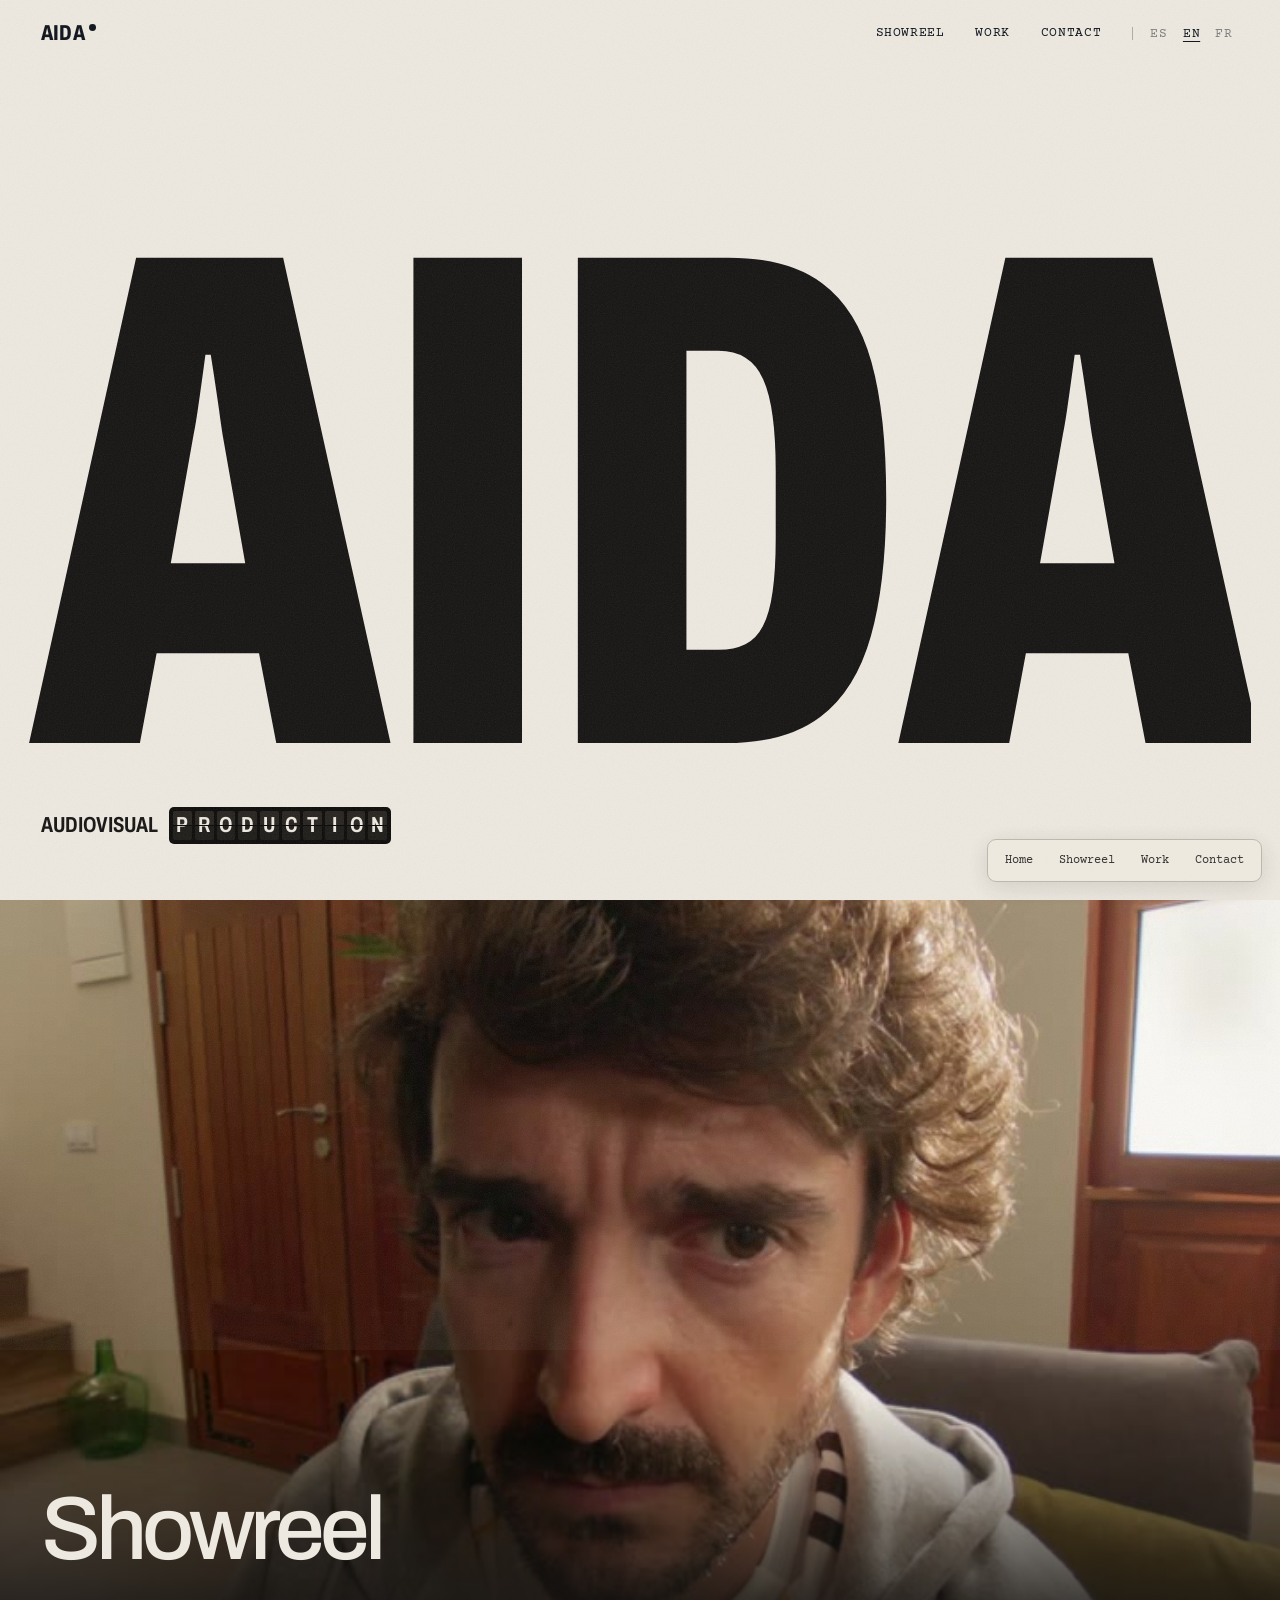
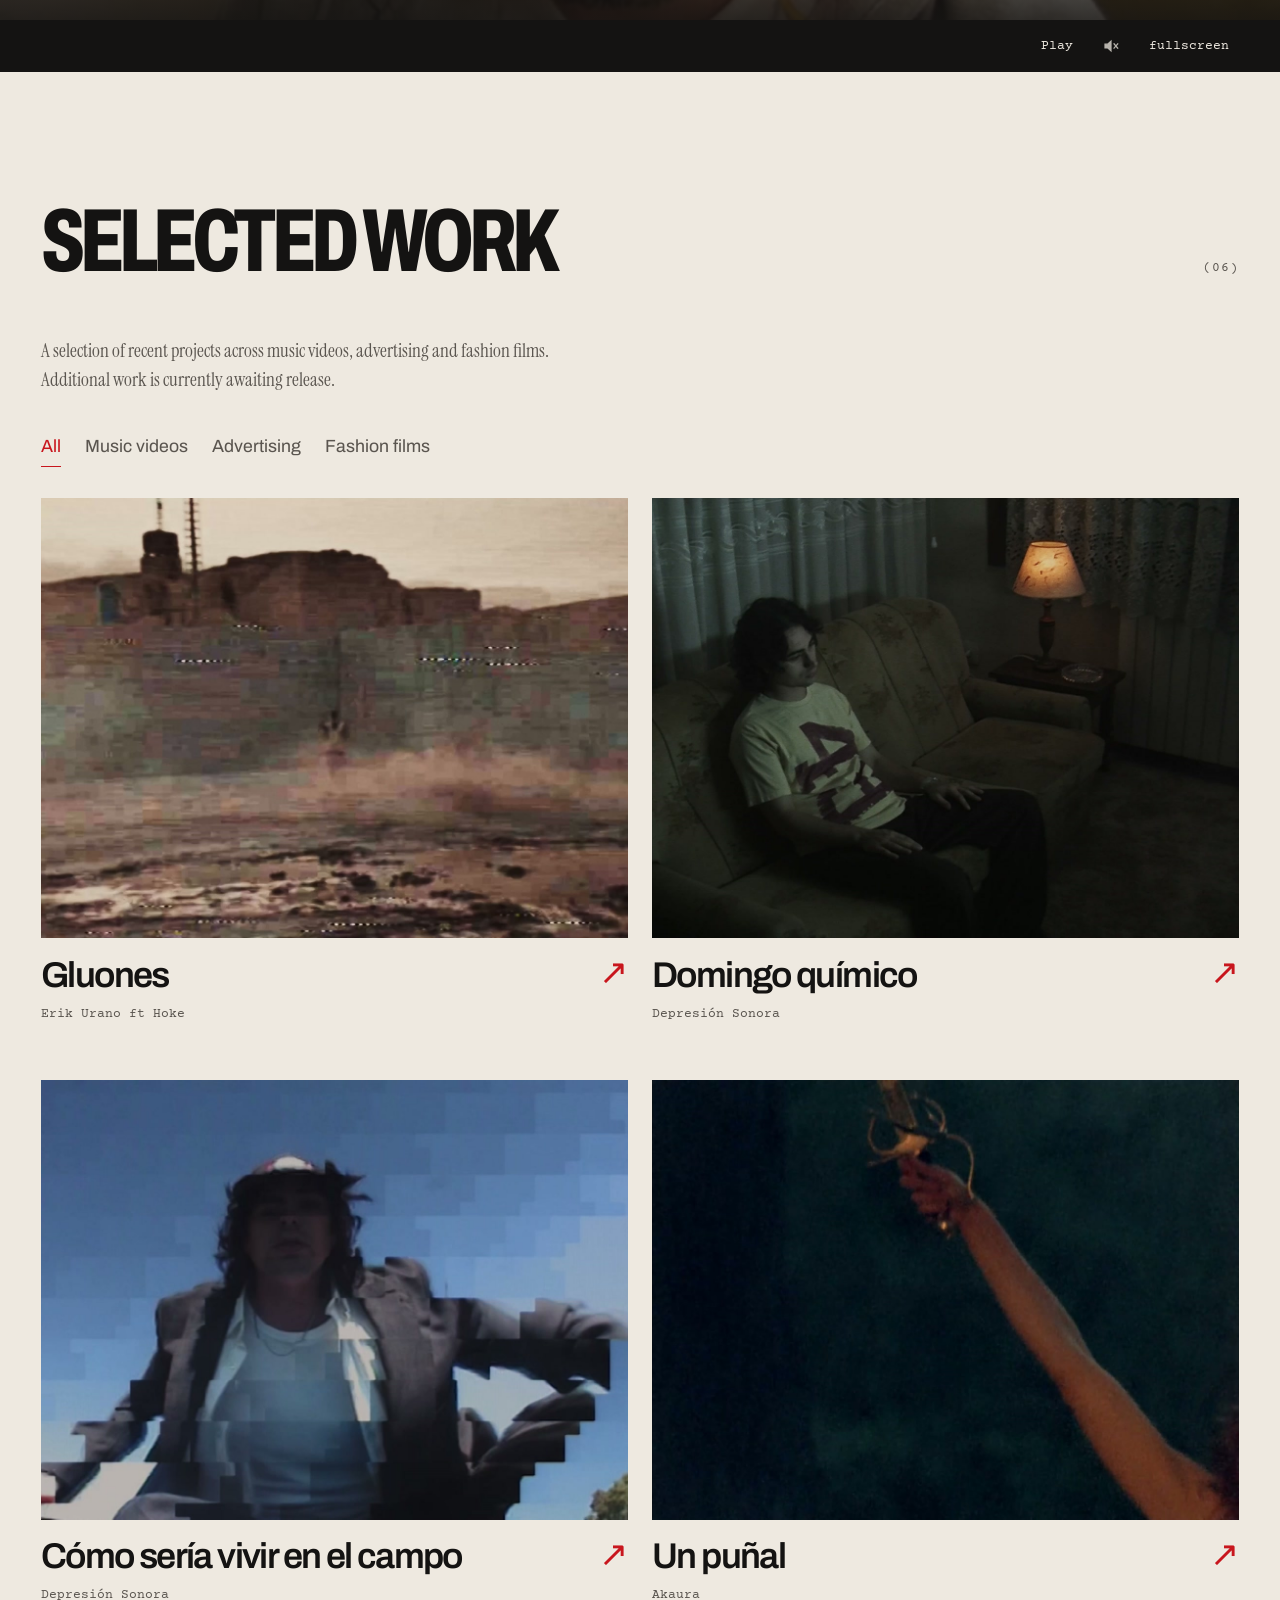
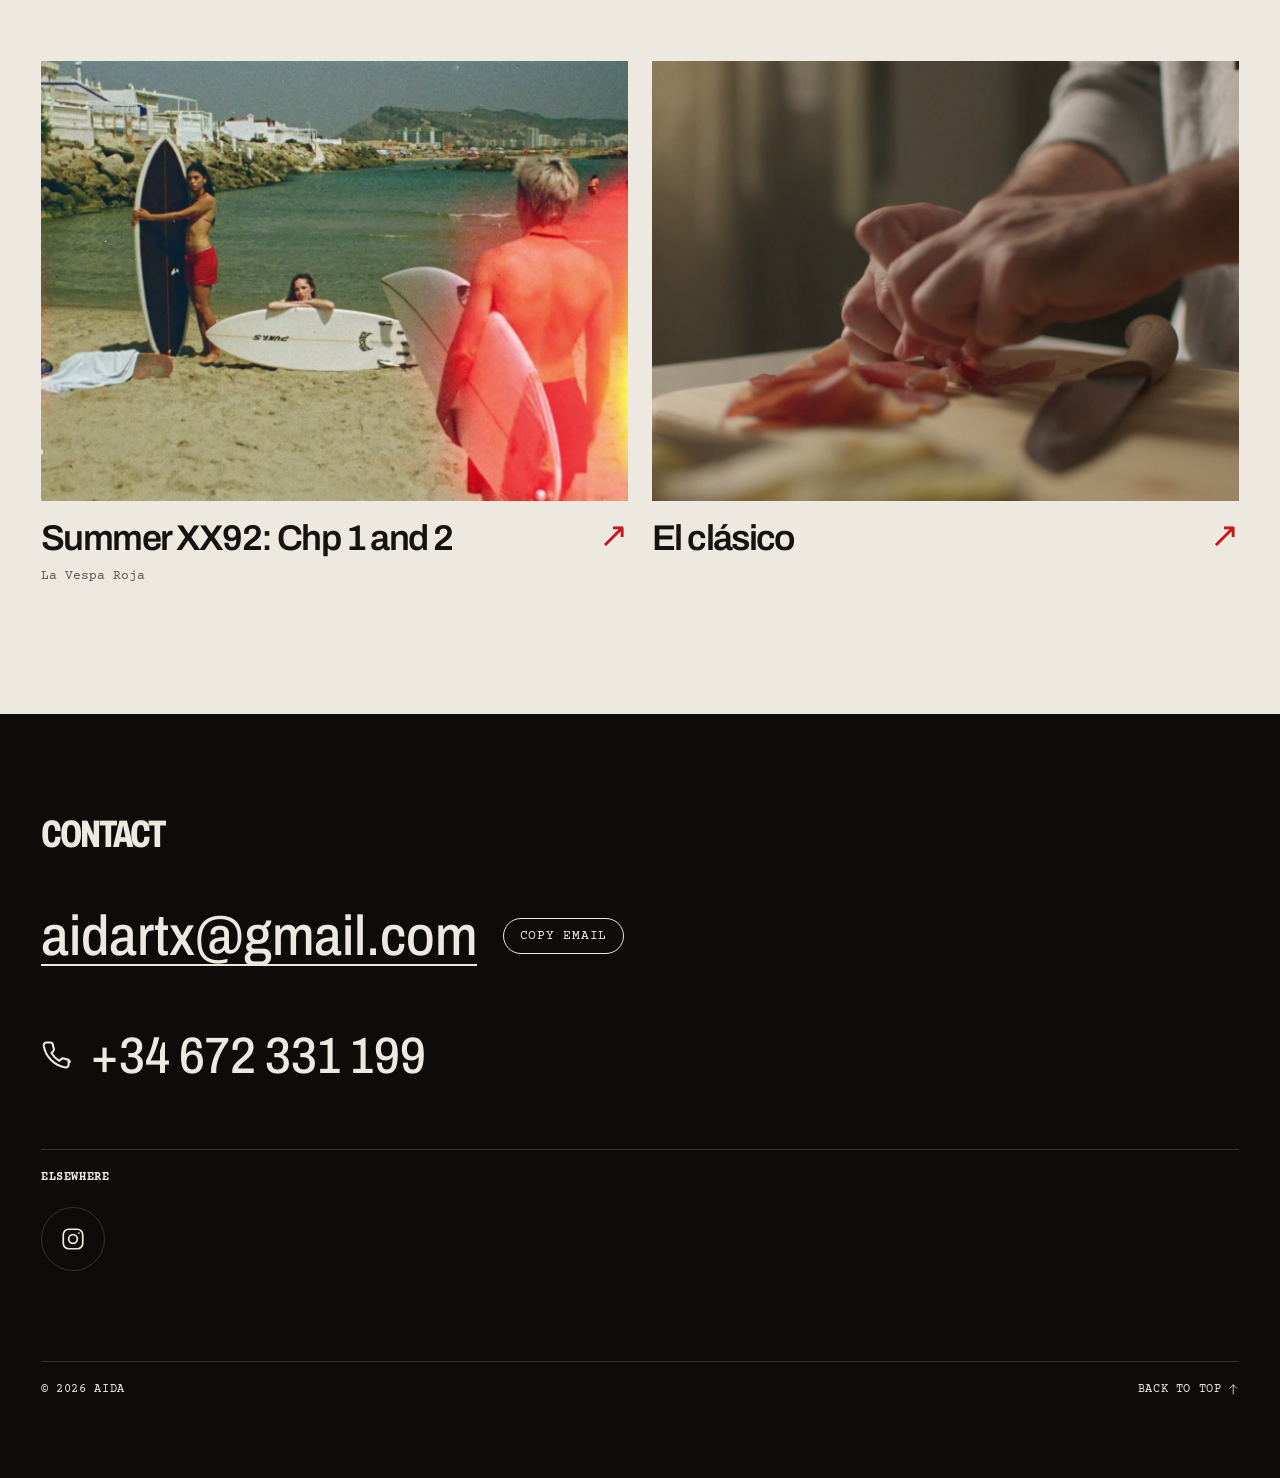
==== commit a460ecb3: "Añadir ampliación del showreel para navegadores sin pantalla completa nativa" ====
--- a/index.html
+++ b/index.html
@@ -15,7 +15,7 @@
         }
         setTimeout(function () { d.classList.add('fuentes'); }, 1500);
       })();
-    </script><link rel="stylesheet" href="/_astro/Icon.Cpf4Lk3A.css"><link rel="stylesheet" href="/_astro/index.CQoAxsdI.css"><link rel="stylesheet" href="/maqueta.css"><link rel="stylesheet" href="/fusion.css?v=cb797d56eb-showreel"><link rel="stylesheet" href="/proyectos-reales.css?v=32b8fd3b84-idiomas-movil"></head> <body data-astro-cid-hkbrpulz> <a class="saltar label" href="#contenido" data-astro-cid-hkbrpulz>Saltar al contenido</a> <div class="entrada" aria-hidden="true" data-entrada data-astro-cid-loz7klsj> <span class="entrada-visor" data-astro-cid-loz7klsj></span> <p class="entrada-rec osd" data-astro-cid-loz7klsj><span class="rec" data-astro-cid-loz7klsj></span> REC</p> <p class="entrada-fps osd" data-astro-cid-loz7klsj>25 FPS</p> <div class="entrada-claqueta" data-astro-cid-loz7klsj> <div class="claqueta claqueta--entrada" role="group" aria-label="Ficha técnica" data-astro-cid-lclyfxgt> <div class="claqueta-palo" aria-hidden="true" data-astro-cid-lclyfxgt><span data-astro-cid-lclyfxgt></span></div> <div class="claqueta-base" aria-hidden="true" data-astro-cid-lclyfxgt></div> <div class="claqueta-cuerpo" data-astro-cid-lclyfxgt> <dl data-astro-cid-lclyfxgt> <div class="cq cq--prod" data-astro-cid-lclyfxgt> <dt data-astro-cid-lclyfxgt>Prod.</dt> <dd data-astro-cid-lclyfxgt>Portfolio 2026</dd> </div> </dl> <dl class="cq-fila3" data-astro-cid-lclyfxgt> <div class="cq" data-astro-cid-lclyfxgt> <dt data-astro-cid-lclyfxgt>Rollo</dt> <dd data-astro-cid-lclyfxgt>A001</dd> </div> <div class="cq" data-astro-cid-lclyfxgt> <dt data-astro-cid-lclyfxgt>Escena</dt> <dd data-astro-cid-lclyfxgt>01</dd> </div> <div class="cq" data-astro-cid-lclyfxgt> <dt data-astro-cid-lclyfxgt>Toma</dt> <dd data-astro-cid-lclyfxgt>1</dd> </div> </dl> <dl class="cq-lineas" data-astro-cid-lclyfxgt> <div class="cq cq--linea" data-astro-cid-lclyfxgt> <dt data-astro-cid-lclyfxgt>Dirección</dt> <dd data-astro-cid-lclyfxgt>Aida</dd> </div><div class="cq cq--linea" data-astro-cid-lclyfxgt> <dt data-astro-cid-lclyfxgt>Cámara</dt> <dd data-astro-cid-lclyfxgt>A</dd> </div><div class="cq cq--linea" data-astro-cid-lclyfxgt> <dt data-astro-cid-lclyfxgt>Fecha</dt> <dd data-hoy data-astro-cid-lclyfxgt>12/10/2026</dd> </div> </dl> </div> </div> </div> <p class="entrada-voces" data-astro-cid-loz7klsj> <span style="--ini: 0.3s" data-astro-cid-loz7klsj>— ¿Sonido? — ¡Grabando!</span> <span style="--ini: 0.55s" data-astro-cid-loz7klsj>— ¿Cámara? — ¡Rodando!</span> <span style="--ini: 0.8s" data-astro-cid-loz7klsj>— Escena uno, toma uno.</span> </p> <p class="entrada-accion" data-astro-cid-loz7klsj><em data-astro-cid-loz7klsj>¡</em>Acción<em data-astro-cid-loz7klsj>!</em></p> <span class="entrada-destello" data-astro-cid-loz7klsj></span> <p class="entrada-saltar label" data-astro-cid-loz7klsj>Clic para saltar</p> </div><script type="module">var e=document.documentElement;if(e.classList.contains(`entrada`)){let t=document.querySelector(`[data-entrada] [data-hoy]`);t&&(t.textContent=new Date().toLocaleDateString(`es-ES`,{day:`2-digit`,month:`2-digit`,year:`numeric`}));let n=()=>{e.classList.add(`entrada-fin`),window.removeEventListener(`keydown`,i)},r=window.setTimeout(n,2900),i=()=>{e.classList.contains(`entrada-fin`)||(window.clearTimeout(r),n(),e.style.setProperty(`--intro`,`0s`),document.dispatchEvent(new Event(`entrada:saltada`)))};document.querySelector(`[data-entrada]`)?.addEventListener(`click`,i),window.addEventListener(`keydown`,i)}</script> <header class="nav" data-astro-cid-wpvy4v7s> <a class="nav-logo" href="/" aria-label="Aida — inicio" data-astro-cid-wpvy4v7s> Aida<span class="nav-logo-dot" aria-hidden="true" data-astro-cid-wpvy4v7s></span> </a> <nav aria-label="Principal" data-astro-cid-wpvy4v7s> <ul class="nav-links" data-astro-cid-wpvy4v7s> <li data-astro-cid-wpvy4v7s> <a href="/#showreel" data-astro-cid-wpvy4v7s>Showreel</a> </li><li data-astro-cid-wpvy4v7s> <a href="/#trabajos" data-astro-cid-wpvy4v7s>Trabajos</a> </li><li data-astro-cid-wpvy4v7s> <a href="/#contacto" data-astro-cid-wpvy4v7s>Contacto</a> </li> </ul> </nav> <button class="nav-toggle" type="button" aria-expanded="false" aria-controls="menu" data-menu-open data-astro-cid-wpvy4v7s>Menú</button> </header> <div class="menu" id="menu" data-theme="night" hidden data-menu data-astro-cid-wpvy4v7s> <div class="menu-top" data-astro-cid-wpvy4v7s> <span class="label" data-astro-cid-wpvy4v7s>Índice</span> <button class="label menu-cerrar" type="button" data-menu-close data-astro-cid-wpvy4v7s>Cerrar</button> </div> <ol class="menu-links" data-astro-cid-wpvy4v7s> <li data-astro-cid-wpvy4v7s> <a href="/#showreel" data-menu-link data-astro-cid-wpvy4v7s> <span class="serif" data-astro-cid-wpvy4v7s>02</span> Showreel </a> </li><li data-astro-cid-wpvy4v7s> <a href="/#trabajos" data-menu-link data-astro-cid-wpvy4v7s> <span class="serif" data-astro-cid-wpvy4v7s>03</span> Trabajos </a> </li><li data-astro-cid-wpvy4v7s> <a href="/#contacto" data-menu-link data-astro-cid-wpvy4v7s> <span class="serif" data-astro-cid-wpvy4v7s>04</span> Contacto </a> </li> </ol> <p class="menu-pie label" data-astro-cid-wpvy4v7s>aidartx@gmail.com</p> </div><script type="module">var e=document.querySelector(`[data-menu]`),t=document.querySelector(`[data-menu-open]`),n=document.querySelector(`[data-menu-close]`);if(e&&t&&n){let r=r=>{e.hidden=!r,t.setAttribute(`aria-expanded`,String(r)),document.documentElement.classList.toggle(`menu-open`,r),r?n.focus():t.focus()};t.addEventListener(`click`,()=>r(!0)),n.addEventListener(`click`,()=>r(!1)),e.querySelectorAll(`[data-menu-link]`).forEach(n=>n.addEventListener(`click`,()=>{e.hidden=!0,t.setAttribute(`aria-expanded`,`false`),document.documentElement.classList.remove(`menu-open`)})),document.addEventListener(`keydown`,t=>{t.key===`Escape`&&!e.hidden&&r(!1)})}</script> <main id="contenido" data-astro-cid-hkbrpulz>  <section class="hero" id="inicio" data-escena="ESC. 01 — INICIO" data-astro-cid-ge2uvauf> <div class="hero-top wrap" data-astro-cid-ge2uvauf> <p class="label hero-in" style="--d: 0" data-astro-cid-ge2uvauf>(Portfolio — Ed. 2026)</p> <p class="label hero-in hero-coord" style="--d: 1" data-astro-cid-ge2uvauf>España</p> </div> <div class="wrap" data-astro-cid-ge2uvauf> <h1 class="hero-nombre" style="--letras: 4" data-astro-cid-ge2uvauf> <span class="sr-only" data-astro-cid-ge2uvauf>Aida — Producción audiovisual</span> <span class="hero-nombre-txt" aria-hidden="true" data-ajustar data-astro-cid-ge2uvauf> <span class="ch" style="--i: 0" data-astro-cid-ge2uvauf>A</span><span class="ch" style="--i: 1" data-astro-cid-ge2uvauf>I</span><span class="ch" style="--i: 2" data-astro-cid-ge2uvauf>D</span><span class="ch" style="--i: 3" data-astro-cid-ge2uvauf>A</span> </span> </h1> </div> <div class="hero-pie wrap" data-astro-cid-ge2uvauf> <p class="hero-rol hero-in" style="--d: 2" data-astro-cid-ge2uvauf> <span class="sr-only" data-astro-cid-ge2uvauf>Producción audiovisual</span> <span class="flap" aria-hidden="true" data-flap="[&quot;PRODUCCIÓN&quot;,&quot;&quot;]" data-astro-cid-ge2uvauf> <span class="flap-ch" data-astro-cid-ge2uvauf>P</span><span class="flap-ch" data-astro-cid-ge2uvauf>R</span><span class="flap-ch" data-astro-cid-ge2uvauf>O</span><span class="flap-ch" data-astro-cid-ge2uvauf>D</span><span class="flap-ch" data-astro-cid-ge2uvauf>U</span><span class="flap-ch" data-astro-cid-ge2uvauf>C</span><span class="flap-ch" data-astro-cid-ge2uvauf>C</span><span class="flap-ch" data-astro-cid-ge2uvauf>I</span><span class="flap-ch" data-astro-cid-ge2uvauf>Ó</span><span class="flap-ch" data-astro-cid-ge2uvauf>N</span> </span> <span class="hero-rol-txt" aria-hidden="true" data-astro-cid-ge2uvauf>audiovisual</span> </p> <p class="hero-frase hero-in" style="--d: 3" data-astro-cid-ge2uvauf>Autónoma desde 2024, dedicada principalmente a la dirección y producción audiovisual.</p>  </div> </section><script type="module">var e=window.matchMedia(`(prefers-reduced-motion: reduce)`).matches,t=document.querySelector(`.hero`);document.addEventListener(`entrada:saltada`,()=>{t?.querySelectorAll(`.ch, .hero-in`).forEach(e=>e.getAnimations().forEach(e=>e.currentTime=0))});var n=document.querySelector(`[data-ajustar]`);if(n&&t){let e=n.parentElement,r=t.querySelector(`.hero-top`),i=t.querySelector(`.hero-pie`),a=()=>n.getBoundingClientRect().width,o=window.innerHeight,s=()=>{let s=e.clientWidth;n.style.fontStretch=``,n.style.fontSize=`100px`;let c=a();if(!c)return;let l=s/c*100*.995,u=getComputedStyle(t),d=parseFloat(u.paddingTop)+parseFloat(u.paddingBottom)+2*(parseFloat(u.rowGap)||0)+(r?.offsetHeight??0)+(i?.offsetHeight??0),f=Math.max(o-d-12,90);if(l=Math.min(l,f/.8),n.style.fontSize=`${Math.floor(l)}px`,a()<s*.985){let e=62,t=125;for(let r=0;r<12;r++){let r=(e+t)/2;n.style.fontStretch=`${r}%`,a()>s?t=r:e=r}n.style.fontStretch=`${e}%`}};s(),document.fonts?.load(`800 100px "Archivo Variable"`).then(s,()=>{}),document.fonts?.addEventListener(`loadingdone`,s),new ResizeObserver(s).observe(e),window.addEventListener(`resize`,()=>{Math.abs(window.innerHeight-o)>150&&(o=window.innerHeight,s())})}const flap = document.querySelector('[data-flap]');
+    </script><link rel="stylesheet" href="/_astro/Icon.Cpf4Lk3A.css"><link rel="stylesheet" href="/_astro/index.CQoAxsdI.css"><link rel="stylesheet" href="/maqueta.css"><link rel="stylesheet" href="/fusion.css?v=cb797d56eb-showreel-pantalla"><link rel="stylesheet" href="/proyectos-reales.css?v=32b8fd3b84-idiomas-movil"></head> <body data-astro-cid-hkbrpulz> <a class="saltar label" href="#contenido" data-astro-cid-hkbrpulz>Saltar al contenido</a> <div class="entrada" aria-hidden="true" data-entrada data-astro-cid-loz7klsj> <span class="entrada-visor" data-astro-cid-loz7klsj></span> <p class="entrada-rec osd" data-astro-cid-loz7klsj><span class="rec" data-astro-cid-loz7klsj></span> REC</p> <p class="entrada-fps osd" data-astro-cid-loz7klsj>25 FPS</p> <div class="entrada-claqueta" data-astro-cid-loz7klsj> <div class="claqueta claqueta--entrada" role="group" aria-label="Ficha técnica" data-astro-cid-lclyfxgt> <div class="claqueta-palo" aria-hidden="true" data-astro-cid-lclyfxgt><span data-astro-cid-lclyfxgt></span></div> <div class="claqueta-base" aria-hidden="true" data-astro-cid-lclyfxgt></div> <div class="claqueta-cuerpo" data-astro-cid-lclyfxgt> <dl data-astro-cid-lclyfxgt> <div class="cq cq--prod" data-astro-cid-lclyfxgt> <dt data-astro-cid-lclyfxgt>Prod.</dt> <dd data-astro-cid-lclyfxgt>Portfolio 2026</dd> </div> </dl> <dl class="cq-fila3" data-astro-cid-lclyfxgt> <div class="cq" data-astro-cid-lclyfxgt> <dt data-astro-cid-lclyfxgt>Rollo</dt> <dd data-astro-cid-lclyfxgt>A001</dd> </div> <div class="cq" data-astro-cid-lclyfxgt> <dt data-astro-cid-lclyfxgt>Escena</dt> <dd data-astro-cid-lclyfxgt>01</dd> </div> <div class="cq" data-astro-cid-lclyfxgt> <dt data-astro-cid-lclyfxgt>Toma</dt> <dd data-astro-cid-lclyfxgt>1</dd> </div> </dl> <dl class="cq-lineas" data-astro-cid-lclyfxgt> <div class="cq cq--linea" data-astro-cid-lclyfxgt> <dt data-astro-cid-lclyfxgt>Dirección</dt> <dd data-astro-cid-lclyfxgt>Aida</dd> </div><div class="cq cq--linea" data-astro-cid-lclyfxgt> <dt data-astro-cid-lclyfxgt>Cámara</dt> <dd data-astro-cid-lclyfxgt>A</dd> </div><div class="cq cq--linea" data-astro-cid-lclyfxgt> <dt data-astro-cid-lclyfxgt>Fecha</dt> <dd data-hoy data-astro-cid-lclyfxgt>12/10/2026</dd> </div> </dl> </div> </div> </div> <p class="entrada-voces" data-astro-cid-loz7klsj> <span style="--ini: 0.3s" data-astro-cid-loz7klsj>— ¿Sonido? — ¡Grabando!</span> <span style="--ini: 0.55s" data-astro-cid-loz7klsj>— ¿Cámara? — ¡Rodando!</span> <span style="--ini: 0.8s" data-astro-cid-loz7klsj>— Escena uno, toma uno.</span> </p> <p class="entrada-accion" data-astro-cid-loz7klsj><em data-astro-cid-loz7klsj>¡</em>Acción<em data-astro-cid-loz7klsj>!</em></p> <span class="entrada-destello" data-astro-cid-loz7klsj></span> <p class="entrada-saltar label" data-astro-cid-loz7klsj>Clic para saltar</p> </div><script type="module">var e=document.documentElement;if(e.classList.contains(`entrada`)){let t=document.querySelector(`[data-entrada] [data-hoy]`);t&&(t.textContent=new Date().toLocaleDateString(`es-ES`,{day:`2-digit`,month:`2-digit`,year:`numeric`}));let n=()=>{e.classList.add(`entrada-fin`),window.removeEventListener(`keydown`,i)},r=window.setTimeout(n,2900),i=()=>{e.classList.contains(`entrada-fin`)||(window.clearTimeout(r),n(),e.style.setProperty(`--intro`,`0s`),document.dispatchEvent(new Event(`entrada:saltada`)))};document.querySelector(`[data-entrada]`)?.addEventListener(`click`,i),window.addEventListener(`keydown`,i)}</script> <header class="nav" data-astro-cid-wpvy4v7s> <a class="nav-logo" href="/" aria-label="Aida — inicio" data-astro-cid-wpvy4v7s> Aida<span class="nav-logo-dot" aria-hidden="true" data-astro-cid-wpvy4v7s></span> </a> <nav aria-label="Principal" data-astro-cid-wpvy4v7s> <ul class="nav-links" data-astro-cid-wpvy4v7s> <li data-astro-cid-wpvy4v7s> <a href="/#showreel" data-astro-cid-wpvy4v7s>Showreel</a> </li><li data-astro-cid-wpvy4v7s> <a href="/#trabajos" data-astro-cid-wpvy4v7s>Trabajos</a> </li><li data-astro-cid-wpvy4v7s> <a href="/#contacto" data-astro-cid-wpvy4v7s>Contacto</a> </li> </ul> </nav> <button class="nav-toggle" type="button" aria-expanded="false" aria-controls="menu" data-menu-open data-astro-cid-wpvy4v7s>Menú</button> </header> <div class="menu" id="menu" data-theme="night" hidden data-menu data-astro-cid-wpvy4v7s> <div class="menu-top" data-astro-cid-wpvy4v7s> <span class="label" data-astro-cid-wpvy4v7s>Índice</span> <button class="label menu-cerrar" type="button" data-menu-close data-astro-cid-wpvy4v7s>Cerrar</button> </div> <ol class="menu-links" data-astro-cid-wpvy4v7s> <li data-astro-cid-wpvy4v7s> <a href="/#showreel" data-menu-link data-astro-cid-wpvy4v7s> <span class="serif" data-astro-cid-wpvy4v7s>02</span> Showreel </a> </li><li data-astro-cid-wpvy4v7s> <a href="/#trabajos" data-menu-link data-astro-cid-wpvy4v7s> <span class="serif" data-astro-cid-wpvy4v7s>03</span> Trabajos </a> </li><li data-astro-cid-wpvy4v7s> <a href="/#contacto" data-menu-link data-astro-cid-wpvy4v7s> <span class="serif" data-astro-cid-wpvy4v7s>04</span> Contacto </a> </li> </ol> <p class="menu-pie label" data-astro-cid-wpvy4v7s>aidartx@gmail.com</p> </div><script type="module">var e=document.querySelector(`[data-menu]`),t=document.querySelector(`[data-menu-open]`),n=document.querySelector(`[data-menu-close]`);if(e&&t&&n){let r=r=>{e.hidden=!r,t.setAttribute(`aria-expanded`,String(r)),document.documentElement.classList.toggle(`menu-open`,r),r?n.focus():t.focus()};t.addEventListener(`click`,()=>r(!0)),n.addEventListener(`click`,()=>r(!1)),e.querySelectorAll(`[data-menu-link]`).forEach(n=>n.addEventListener(`click`,()=>{e.hidden=!0,t.setAttribute(`aria-expanded`,`false`),document.documentElement.classList.remove(`menu-open`)})),document.addEventListener(`keydown`,t=>{t.key===`Escape`&&!e.hidden&&r(!1)})}</script> <main id="contenido" data-astro-cid-hkbrpulz>  <section class="hero" id="inicio" data-escena="ESC. 01 — INICIO" data-astro-cid-ge2uvauf> <div class="hero-top wrap" data-astro-cid-ge2uvauf> <p class="label hero-in" style="--d: 0" data-astro-cid-ge2uvauf>(Portfolio — Ed. 2026)</p> <p class="label hero-in hero-coord" style="--d: 1" data-astro-cid-ge2uvauf>España</p> </div> <div class="wrap" data-astro-cid-ge2uvauf> <h1 class="hero-nombre" style="--letras: 4" data-astro-cid-ge2uvauf> <span class="sr-only" data-astro-cid-ge2uvauf>Aida — Producción audiovisual</span> <span class="hero-nombre-txt" aria-hidden="true" data-ajustar data-astro-cid-ge2uvauf> <span class="ch" style="--i: 0" data-astro-cid-ge2uvauf>A</span><span class="ch" style="--i: 1" data-astro-cid-ge2uvauf>I</span><span class="ch" style="--i: 2" data-astro-cid-ge2uvauf>D</span><span class="ch" style="--i: 3" data-astro-cid-ge2uvauf>A</span> </span> </h1> </div> <div class="hero-pie wrap" data-astro-cid-ge2uvauf> <p class="hero-rol hero-in" style="--d: 2" data-astro-cid-ge2uvauf> <span class="sr-only" data-astro-cid-ge2uvauf>Producción audiovisual</span> <span class="flap" aria-hidden="true" data-flap="[&quot;PRODUCCIÓN&quot;,&quot;&quot;]" data-astro-cid-ge2uvauf> <span class="flap-ch" data-astro-cid-ge2uvauf>P</span><span class="flap-ch" data-astro-cid-ge2uvauf>R</span><span class="flap-ch" data-astro-cid-ge2uvauf>O</span><span class="flap-ch" data-astro-cid-ge2uvauf>D</span><span class="flap-ch" data-astro-cid-ge2uvauf>U</span><span class="flap-ch" data-astro-cid-ge2uvauf>C</span><span class="flap-ch" data-astro-cid-ge2uvauf>C</span><span class="flap-ch" data-astro-cid-ge2uvauf>I</span><span class="flap-ch" data-astro-cid-ge2uvauf>Ó</span><span class="flap-ch" data-astro-cid-ge2uvauf>N</span> </span> <span class="hero-rol-txt" aria-hidden="true" data-astro-cid-ge2uvauf>audiovisual</span> </p> <p class="hero-frase hero-in" style="--d: 3" data-astro-cid-ge2uvauf>Autónoma desde 2024, dedicada principalmente a la dirección y producción audiovisual.</p>  </div> </section><script type="module">var e=window.matchMedia(`(prefers-reduced-motion: reduce)`).matches,t=document.querySelector(`.hero`);document.addEventListener(`entrada:saltada`,()=>{t?.querySelectorAll(`.ch, .hero-in`).forEach(e=>e.getAnimations().forEach(e=>e.currentTime=0))});var n=document.querySelector(`[data-ajustar]`);if(n&&t){let e=n.parentElement,r=t.querySelector(`.hero-top`),i=t.querySelector(`.hero-pie`),a=()=>n.getBoundingClientRect().width,o=window.innerHeight,s=()=>{let s=e.clientWidth;n.style.fontStretch=``,n.style.fontSize=`100px`;let c=a();if(!c)return;let l=s/c*100*.995,u=getComputedStyle(t),d=parseFloat(u.paddingTop)+parseFloat(u.paddingBottom)+2*(parseFloat(u.rowGap)||0)+(r?.offsetHeight??0)+(i?.offsetHeight??0),f=Math.max(o-d-12,90);if(l=Math.min(l,f/.8),n.style.fontSize=`${Math.floor(l)}px`,a()<s*.985){let e=62,t=125;for(let r=0;r<12;r++){let r=(e+t)/2;n.style.fontStretch=`${r}%`,a()>s?t=r:e=r}n.style.fontStretch=`${e}%`}};s(),document.fonts?.load(`800 100px "Archivo Variable"`).then(s,()=>{}),document.fonts?.addEventListener(`loadingdone`,s),new ResizeObserver(s).observe(e),window.addEventListener(`resize`,()=>{Math.abs(window.innerHeight-o)>150&&(o=window.innerHeight,s())})}const flap = document.querySelector('[data-flap]');
 if (flap && !e) {
   const words = JSON.parse(flap.dataset.flap || '[]');
   const cells = [...flap.querySelectorAll('.flap-ch')];
@@ -50,4 +50,4 @@
 </script> <section class="reel section" id="showreel" data-escena="ESC. 02 — SHOWREEL" data-luces data-astro-cid-pxh3uvjy> <div class="reel-bandas" aria-hidden="true" data-astro-cid-pxh3uvjy></div> <div class="wrap" data-astro-cid-pxh3uvjy> <header class="sh" data-reveal data-astro-cid-pb4nux2a> <span class="sh-num" aria-hidden="true" data-astro-cid-pb4nux2a>02</span> <h2 class="sh-titulo" data-astro-cid-pb4nux2a>Showreel</h2>  </header> <p class="reel-intro label" data-reveal data-astro-cid-pxh3uvjy>Apaga la luz. Sube el volumen.</p> <button class="monitor" type="button" data-video-open data-video-title="Showreel — Aida" data-cursor="Play" data-reveal data-astro-cid-pxh3uvjy> <span class="sr-only" data-astro-cid-pxh3uvjy>Reproducir el showreel</span> <video class="monitor-video" src="/media/showreel-loop.mp4" poster="/_astro/showreel-poster.16dSc5W__Z22qwxT.webp" muted loop playsinline preload="metadata" aria-hidden="true" data-bucle data-astro-cid-pxh3uvjy></video> <span class="visor osd" aria-hidden="true" data-astro-cid-pxh3uvjy> <span class="visor-esq visor-esq--1" data-astro-cid-pxh3uvjy></span> <span class="visor-esq visor-esq--2" data-astro-cid-pxh3uvjy></span> <span class="visor-esq visor-esq--3" data-astro-cid-pxh3uvjy></span> <span class="visor-esq visor-esq--4" data-astro-cid-pxh3uvjy></span> <span class="visor-cruz" data-astro-cid-pxh3uvjy></span> <span class="visor-tl" data-astro-cid-pxh3uvjy><span class="rec" data-astro-cid-pxh3uvjy></span> REC</span> <span class="visor-tr" data-astro-cid-pxh3uvjy>STBY&nbsp;&nbsp;<span class="bateria" data-astro-cid-pxh3uvjy><i data-astro-cid-pxh3uvjy></i><i data-astro-cid-pxh3uvjy></i><i data-astro-cid-pxh3uvjy></i><i class="off" data-astro-cid-pxh3uvjy></i></span> 84%</span> <span class="visor-bl" data-visor-tc data-astro-cid-pxh3uvjy>TC 00:00:00:00</span> <span class="visor-br" data-astro-cid-pxh3uvjy>ISO 800 · f/2.8 · 12.OCT.2026</span> </span> <span class="monitor-play" data-astro-cid-pxh3uvjy> <span class="monitor-play-circulo" data-astro-cid-pxh3uvjy><svg viewBox="0 0 24 24" width="24" height="24" aria-hidden="true" fill="currentColor" stroke="none" stroke-width="1.6" stroke-linecap="square"> <path d="M7 4.5v15l12.5-7.5z"></path> </svg></span> <span class="label" data-astro-cid-pxh3uvjy>Reproducir</span> </span> </button> <p class="reel-nota hand" data-reveal data-astro-cid-pxh3uvjy>lo que mejor sé hacer</p> </div> </section><script type="module">var e=document.querySelector(`[data-bucle]`),t=document.querySelector(`[data-visor-tc]`),n=window.matchMedia(`(prefers-reduced-motion: reduce)`).matches;if(e&&!n){new IntersectionObserver(([t])=>{t.isIntersecting?e.play().catch(()=>{}):e.pause()},{threshold:.25}).observe(e);let n=e=>String(Math.floor(e)).padStart(2,`0`);e.addEventListener(`timeupdate`,()=>{if(!t)return;let r=e.currentTime;t.textContent=`TC 00:00:${n(r)}:${n(r%1*25)}`})}</script> <section class="trabajos section" id="trabajos" data-escena="ESC. 03 — TRABAJOS" data-astro-cid-gzied6pw> <div class="wrap" data-astro-cid-gzied6pw> <header class="sh" data-reveal data-astro-cid-pb4nux2a> <span class="sh-num" aria-hidden="true" data-astro-cid-pb4nux2a>03</span> <h2 class="sh-titulo" data-astro-cid-pb4nux2a>Trabajos seleccionados</h2> <p class="sh-meta" data-astro-cid-pb4nux2a>(06) — 2023→2025</p> </header> <div class="tr-cabecera" data-reveal data-astro-cid-gzied6pw> <p class="tr-intro" data-astro-cid-gzied6pw>Una selección de proyectos recientes en videoclips, publicidad y fashion films. Hay más trabajos pendientes de estreno.</p> <div class="tr-controles" data-astro-cid-gzied6pw> <div class="tr-filtros" role="group" aria-label="Filtrar por categoría" data-astro-cid-gzied6pw> <button type="button" aria-pressed="true" data-filtro="*" data-astro-cid-gzied6pw>
 Todo <sup data-astro-cid-gzied6pw>05</sup> </button> <button type="button" aria-pressed="false" data-filtro="Ficción" data-astro-cid-gzied6pw> Ficción <sup data-astro-cid-gzied6pw>01</sup> </button><button type="button" aria-pressed="false" data-filtro="Documental" data-astro-cid-gzied6pw> Documental <sup data-astro-cid-gzied6pw>02</sup> </button><button type="button" aria-pressed="false" data-filtro="Publicidad" data-astro-cid-gzied6pw> Publicidad <sup data-astro-cid-gzied6pw>01</sup> </button><button type="button" aria-pressed="false" data-filtro="Videoclip" data-astro-cid-gzied6pw> Videoclip <sup data-astro-cid-gzied6pw>01</sup> </button> </div> <div class="tr-vistas" role="group" aria-label="Cómo ver los trabajos" data-astro-cid-gzied6pw> <button type="button" aria-pressed="true" data-vista="lista" data-astro-cid-gzied6pw>Lista</button> <button type="button" aria-pressed="false" data-vista="mapa" data-astro-cid-gzied6pw>Mapa</button> </div> </div> </div> <ol class="tr-lista" data-panel="lista" data-astro-cid-gzied6pw></ol> <div class="tr-mapa" data-panel="mapa" hidden data-astro-cid-gzied6pw></div> </div> </section><script type="module">var e=document.querySelector(`.trabajos`);if(e){let t=e.querySelectorAll(`[data-filtro]`),n=e.querySelectorAll(`[data-cat]`);t.forEach(e=>e.addEventListener(`click`,()=>{let r=e.dataset.filtro;t.forEach(t=>t.setAttribute(`aria-pressed`,String(t===e))),n.forEach(e=>e.hidden=r!==`*`&&e.dataset.cat!==r)}));let r=e.querySelectorAll(`[data-vista]`),i=e.querySelectorAll(`[data-panel]`);r.forEach(e=>e.addEventListener(`click`,()=>{r.forEach(t=>t.setAttribute(`aria-pressed`,String(t===e))),i.forEach(t=>t.hidden=t.dataset.panel!==e.dataset.vista)}))}</script> <section class="contacto" id="contacto" data-theme="night" data-escena="ESC. 04 — CONTACTO" data-astro-cid-7b4tjujo> <div class="wrap section" data-astro-cid-7b4tjujo> <header class="sh" data-reveal data-astro-cid-pb4nux2a> <span class="sh-num" aria-hidden="true" data-astro-cid-pb4nux2a>04</span> <h2 class="sh-titulo" data-astro-cid-pb4nux2a>Contacto</h2> <p class="sh-meta" data-astro-cid-pb4nux2a>(Última secuencia)</p> </header> <p class="cta" data-reveal data-astro-cid-7b4tjujo><em data-astro-cid-7b4tjujo>¿</em>Rodamos<em data-astro-cid-7b4tjujo>?</em></p> <div class="correo" data-reveal data-astro-cid-7b4tjujo> <a class="correo-link" href="mailto:aidartx@gmail.com" data-cursor="Escribir" data-astro-cid-7b4tjujo>aidartx@gmail.com</a> <button class="btn" type="button" data-copiar="aidartx@gmail.com" aria-describedby="estado-copia" data-cursor="Copiar" data-astro-cid-7b4tjujo>
 Copiar correo
-</button> <p class="label correo-estado" id="estado-copia" role="status" aria-live="polite" data-astro-cid-7b4tjujo></p> </div> <div class="contacto-rejilla" data-astro-cid-7b4tjujo>  <div data-reveal style="--delay: .1s" data-astro-cid-7b4tjujo> <h3 class="label contacto-tit" data-astro-cid-7b4tjujo>En otros sitios</h3> <ul class="redes" data-astro-cid-7b4tjujo> <li data-astro-cid-7b4tjujo> <a href="https://www.instagram.com/" target="_blank" rel="noopener noreferrer" data-cursor="Abrir" data-astro-cid-7b4tjujo> Instagram <svg viewBox="0 0 24 24" width="24" height="24" aria-hidden="true" fill="none" stroke="currentColor" stroke-width="1.6" stroke-linecap="square"> <path d="M6 18 18 6M8.5 6H18v9.5"></path> </svg> </a> </li>  </ul> </div> </div> <div class="creditos" aria-label="Títulos de crédito" data-astro-cid-7b4tjujo> <div class="creditos-rollo" data-astro-cid-7b4tjujo> <p data-astro-cid-7b4tjujo> <span class="label" data-astro-cid-7b4tjujo>Dirección</span> <strong data-astro-cid-7b4tjujo>Aida</strong> </p><p data-astro-cid-7b4tjujo> <span class="label" data-astro-cid-7b4tjujo>Producción</span> <strong data-astro-cid-7b4tjujo>Aida</strong> </p><p data-astro-cid-7b4tjujo> <span class="label" data-astro-cid-7b4tjujo>Café</span> <strong data-astro-cid-7b4tjujo>Demasiado</strong> </p><p data-astro-cid-7b4tjujo> <span class="label" data-astro-cid-7b4tjujo>Horas de sueño</span> <strong data-astro-cid-7b4tjujo>Las justas</strong> </p><p data-astro-cid-7b4tjujo> <span class="label" data-astro-cid-7b4tjujo>Tomas falsas</span> <strong data-astro-cid-7b4tjujo>Incontables</strong> </p><p data-astro-cid-7b4tjujo> <span class="label" data-astro-cid-7b4tjujo>Gracias a</span> <strong data-astro-cid-7b4tjujo>Cada equipo con el que he rodado</strong> </p><p data-astro-cid-7b4tjujo> <span class="label" data-astro-cid-7b4tjujo>Y a ti</span> <strong data-astro-cid-7b4tjujo>Por quedarte hasta los créditos</strong> </p> </div> </div> <p class="fin serif" data-astro-cid-7b4tjujo>Fin</p> <footer class="pie label" data-astro-cid-7b4tjujo> <span data-astro-cid-7b4tjujo>© 2026 Aida · Rodado a 25 fps en España</span> <a href="#inicio" data-astro-cid-7b4tjujo>Volver al principio <svg viewBox="0 0 24 24" width="24" height="24" aria-hidden="true" fill="none" stroke="currentColor" stroke-width="1.6" stroke-linecap="square"> <path d="M12 21V4M5.5 10 12 3.5 18.5 10"></path> </svg></a> </footer> </div> </section>  </main> <span class="hud-rec rec" aria-hidden="true" data-astro-cid-a2sg44tf></span> <p class="hud-tc osd" aria-hidden="true" data-astro-cid-a2sg44tf>REC <span data-tc data-astro-cid-a2sg44tf>00:00:00:00</span></p> <p class="hud-escena osd" aria-hidden="true" data-escena-actual data-astro-cid-a2sg44tf>ESC. 01 — INICIO</p><script type="module">var e=document.querySelector(`[data-tc]`),t=document.querySelector(`[data-escena-actual]`),n=e=>String(Math.floor(e)).padStart(2,`0`),r=!1,i=()=>{if(r=!1,!e)return;let t=Math.floor(window.scrollY/window.innerHeight*6*25),i=Math.floor(t/25);e.textContent=`${n(i/3600)}:${n(i/60%60)}:${n(i%60)}:${n(t%25)}`};window.addEventListener(`scroll`,()=>{r||(r=!0,requestAnimationFrame(i))},{passive:!0}),i();var a=document.querySelectorAll(`[data-escena]`);if(t&&a.length){let e=new IntersectionObserver(e=>{for(let n of e)n.isIntersecting&&(t.textContent=n.target.dataset.escena??``)},{rootMargin:`-50% 0px -50% 0px`});a.forEach(t=>e.observe(t))}</script> <span class="cursor-etiqueta" aria-hidden="true" data-cursor-label data-astro-cid-qmueewfo></span><script type="module">var e=window.matchMedia(`(hover: hover) and (pointer: fine)`).matches,t=window.matchMedia(`(prefers-reduced-motion: reduce)`).matches,n=document.querySelector(`[data-cursor-label]`);if(e&&!t&&n){let e=document.documentElement;e.classList.add(`cursor-on`),window.addEventListener(`pointermove`,e=>{e.pointerType===`mouse`&&(n.style.transform=`translate3d(${e.clientX+18}px, ${e.clientY+20}px, 0)`)},{passive:!0}),document.addEventListener(`pointerover`,t=>{let r=t.target?.closest(`[data-cursor]`);r?(n.textContent=r.dataset.cursor??``,e.classList.add(`cursor-hover`)):e.classList.remove(`cursor-hover`)}),document.documentElement.addEventListener(`pointerleave`,()=>e.classList.remove(`cursor-hover`))}</script> <dialog class="cine" data-theme="night" aria-label="Reproductor de vídeo" data-cine data-astro-cid-w2bbyfhv> <div class="cine-barra" data-astro-cid-w2bbyfhv> <p class="label" data-cine-titulo data-astro-cid-w2bbyfhv></p> <button class="label cine-cerrar" type="button" data-cine-cerrar data-astro-cid-w2bbyfhv>Cerrar <span aria-hidden="true" data-astro-cid-w2bbyfhv>✕</span></button> </div> <div class="cine-pantalla" data-cine-pantalla data-astro-cid-w2bbyfhv></div> </dialog> <template data-cine-sin-senal data-astro-cid-w2bbyfhv> <div class="sin-senal" data-astro-cid-w2bbyfhv> <div class="barras" aria-hidden="true" data-astro-cid-w2bbyfhv></div> <div class="sin-senal-txt" data-astro-cid-w2bbyfhv> <p class="osd" data-astro-cid-w2bbyfhv>SIN SEÑAL</p> <p class="label" data-astro-cid-w2bbyfhv>Aquí se reproducirá tu vídeo. Pega el enlace de Vimeo o YouTube en su ficha.</p> </div> </div> </template><script type="module">var e=document.querySelector(`[data-cine]`),t=document.querySelector(`[data-cine-pantalla]`),n=document.querySelector(`[data-cine-titulo]`),r=document.querySelector(`[data-cine-sin-senal]`);function i(e){let t=e.match(/(?:youtube\.com\/(?:watch\?v=|embed\/|shorts\/)|youtu\.be\/)([\w-]{11})/),r=e.match(/vimeo\.com\/(?:video\/)?(\d+)(?:\/(\w+))?/);if(/\.(mp4|webm|mov)(\?|$)/i.test(e)){let t=document.createElement(`video`);return t.src=e,t.controls=!0,t.autoplay=!0,t.playsInline=!0,t}let i=``;if(t)i=`https://www.youtube-nocookie.com/embed/${t[1]}?autoplay=1&rel=0&playsinline=1`;else if(r)i=`https://player.vimeo.com/video/${r[1]}?${r[2]?`h=${r[2]}&`:``}autoplay=1&title=0&byline=0&portrait=0&dnt=1`;else return null;let a=document.createElement(`iframe`);return a.src=i,a.allow=`autoplay; fullscreen; picture-in-picture; encrypted-media`,a.allowFullscreen=!0,a.title=n?.textContent||`Vídeo`,a}e&&t&&r&&(document.addEventListener(`click`,a=>{let o=a.target?.closest(`[data-video-open]`);if(!o)return;a.preventDefault();let s=(o.dataset.videoOpen??``).trim();n&&(n.textContent=o.dataset.videoTitle??``),t.replaceChildren(s?i(s)??r.content.cloneNode(!0):r.content.cloneNode(!0)),e.showModal(),document.documentElement.classList.add(`modal-open`)}),document.querySelector(`[data-cine-cerrar]`)?.addEventListener(`click`,()=>e.close()),e.addEventListener(`click`,t=>{t.target===e&&e.close()}),e.addEventListener(`close`,()=>{t.replaceChildren(),document.documentElement.classList.remove(`modal-open`)}));</script><script type="module">var e=document.querySelectorAll(`[data-reveal]`),t=new IntersectionObserver(e=>{for(let n of e)n.isIntersecting&&(n.target.classList.add(`is-in`),t.unobserve(n.target))},{rootMargin:`0px 0px -8% 0px`,threshold:.08});e.forEach(e=>t.observe(e));var n=document.querySelectorAll(`[data-luces]`);if(n.length){let e=new Set,t=new IntersectionObserver(t=>{for(let n of t)n.isIntersecting?e.add(n.target):e.delete(n.target);document.documentElement.classList.toggle(`lights-down`,e.size>0)},{threshold:.35});n.forEach(e=>t.observe(e))}document.addEventListener(`click`,async e=>{let t=e.target?.closest(`[data-copiar]`);if(!t)return;let n=document.getElementById(t.getAttribute(`aria-describedby`)??``);try{await navigator.clipboard.writeText(t.dataset.copiar??``),n&&(n.textContent=`Copiado. ¡Hablamos!`)}catch{n&&(n.textContent=`No se pudo copiar: selecciona el texto a mano.`)}n&&window.setTimeout(()=>n.textContent=``,3500)});</script><script src="/maqueta.js?v=cb51c0536f"></script><script src="/fusion.js?v=9ca9e36382"></script><script src="/contenido-real.js?v=5e66a55f71-showreel"></script><script src="/videos-locales.js?v=3b7509ed64-showreel"></script><script src="/i18n.js?v=071db92068"></script></body> </html>+</button> <p class="label correo-estado" id="estado-copia" role="status" aria-live="polite" data-astro-cid-7b4tjujo></p> </div> <div class="contacto-rejilla" data-astro-cid-7b4tjujo>  <div data-reveal style="--delay: .1s" data-astro-cid-7b4tjujo> <h3 class="label contacto-tit" data-astro-cid-7b4tjujo>En otros sitios</h3> <ul class="redes" data-astro-cid-7b4tjujo> <li data-astro-cid-7b4tjujo> <a href="https://www.instagram.com/" target="_blank" rel="noopener noreferrer" data-cursor="Abrir" data-astro-cid-7b4tjujo> Instagram <svg viewBox="0 0 24 24" width="24" height="24" aria-hidden="true" fill="none" stroke="currentColor" stroke-width="1.6" stroke-linecap="square"> <path d="M6 18 18 6M8.5 6H18v9.5"></path> </svg> </a> </li>  </ul> </div> </div> <div class="creditos" aria-label="Títulos de crédito" data-astro-cid-7b4tjujo> <div class="creditos-rollo" data-astro-cid-7b4tjujo> <p data-astro-cid-7b4tjujo> <span class="label" data-astro-cid-7b4tjujo>Dirección</span> <strong data-astro-cid-7b4tjujo>Aida</strong> </p><p data-astro-cid-7b4tjujo> <span class="label" data-astro-cid-7b4tjujo>Producción</span> <strong data-astro-cid-7b4tjujo>Aida</strong> </p><p data-astro-cid-7b4tjujo> <span class="label" data-astro-cid-7b4tjujo>Café</span> <strong data-astro-cid-7b4tjujo>Demasiado</strong> </p><p data-astro-cid-7b4tjujo> <span class="label" data-astro-cid-7b4tjujo>Horas de sueño</span> <strong data-astro-cid-7b4tjujo>Las justas</strong> </p><p data-astro-cid-7b4tjujo> <span class="label" data-astro-cid-7b4tjujo>Tomas falsas</span> <strong data-astro-cid-7b4tjujo>Incontables</strong> </p><p data-astro-cid-7b4tjujo> <span class="label" data-astro-cid-7b4tjujo>Gracias a</span> <strong data-astro-cid-7b4tjujo>Cada equipo con el que he rodado</strong> </p><p data-astro-cid-7b4tjujo> <span class="label" data-astro-cid-7b4tjujo>Y a ti</span> <strong data-astro-cid-7b4tjujo>Por quedarte hasta los créditos</strong> </p> </div> </div> <p class="fin serif" data-astro-cid-7b4tjujo>Fin</p> <footer class="pie label" data-astro-cid-7b4tjujo> <span data-astro-cid-7b4tjujo>© 2026 Aida · Rodado a 25 fps en España</span> <a href="#inicio" data-astro-cid-7b4tjujo>Volver al principio <svg viewBox="0 0 24 24" width="24" height="24" aria-hidden="true" fill="none" stroke="currentColor" stroke-width="1.6" stroke-linecap="square"> <path d="M12 21V4M5.5 10 12 3.5 18.5 10"></path> </svg></a> </footer> </div> </section>  </main> <span class="hud-rec rec" aria-hidden="true" data-astro-cid-a2sg44tf></span> <p class="hud-tc osd" aria-hidden="true" data-astro-cid-a2sg44tf>REC <span data-tc data-astro-cid-a2sg44tf>00:00:00:00</span></p> <p class="hud-escena osd" aria-hidden="true" data-escena-actual data-astro-cid-a2sg44tf>ESC. 01 — INICIO</p><script type="module">var e=document.querySelector(`[data-tc]`),t=document.querySelector(`[data-escena-actual]`),n=e=>String(Math.floor(e)).padStart(2,`0`),r=!1,i=()=>{if(r=!1,!e)return;let t=Math.floor(window.scrollY/window.innerHeight*6*25),i=Math.floor(t/25);e.textContent=`${n(i/3600)}:${n(i/60%60)}:${n(i%60)}:${n(t%25)}`};window.addEventListener(`scroll`,()=>{r||(r=!0,requestAnimationFrame(i))},{passive:!0}),i();var a=document.querySelectorAll(`[data-escena]`);if(t&&a.length){let e=new IntersectionObserver(e=>{for(let n of e)n.isIntersecting&&(t.textContent=n.target.dataset.escena??``)},{rootMargin:`-50% 0px -50% 0px`});a.forEach(t=>e.observe(t))}</script> <span class="cursor-etiqueta" aria-hidden="true" data-cursor-label data-astro-cid-qmueewfo></span><script type="module">var e=window.matchMedia(`(hover: hover) and (pointer: fine)`).matches,t=window.matchMedia(`(prefers-reduced-motion: reduce)`).matches,n=document.querySelector(`[data-cursor-label]`);if(e&&!t&&n){let e=document.documentElement;e.classList.add(`cursor-on`),window.addEventListener(`pointermove`,e=>{e.pointerType===`mouse`&&(n.style.transform=`translate3d(${e.clientX+18}px, ${e.clientY+20}px, 0)`)},{passive:!0}),document.addEventListener(`pointerover`,t=>{let r=t.target?.closest(`[data-cursor]`);r?(n.textContent=r.dataset.cursor??``,e.classList.add(`cursor-hover`)):e.classList.remove(`cursor-hover`)}),document.documentElement.addEventListener(`pointerleave`,()=>e.classList.remove(`cursor-hover`))}</script> <dialog class="cine" data-theme="night" aria-label="Reproductor de vídeo" data-cine data-astro-cid-w2bbyfhv> <div class="cine-barra" data-astro-cid-w2bbyfhv> <p class="label" data-cine-titulo data-astro-cid-w2bbyfhv></p> <button class="label cine-cerrar" type="button" data-cine-cerrar data-astro-cid-w2bbyfhv>Cerrar <span aria-hidden="true" data-astro-cid-w2bbyfhv>✕</span></button> </div> <div class="cine-pantalla" data-cine-pantalla data-astro-cid-w2bbyfhv></div> </dialog> <template data-cine-sin-senal data-astro-cid-w2bbyfhv> <div class="sin-senal" data-astro-cid-w2bbyfhv> <div class="barras" aria-hidden="true" data-astro-cid-w2bbyfhv></div> <div class="sin-senal-txt" data-astro-cid-w2bbyfhv> <p class="osd" data-astro-cid-w2bbyfhv>SIN SEÑAL</p> <p class="label" data-astro-cid-w2bbyfhv>Aquí se reproducirá tu vídeo. Pega el enlace de Vimeo o YouTube en su ficha.</p> </div> </div> </template><script type="module">var e=document.querySelector(`[data-cine]`),t=document.querySelector(`[data-cine-pantalla]`),n=document.querySelector(`[data-cine-titulo]`),r=document.querySelector(`[data-cine-sin-senal]`);function i(e){let t=e.match(/(?:youtube\.com\/(?:watch\?v=|embed\/|shorts\/)|youtu\.be\/)([\w-]{11})/),r=e.match(/vimeo\.com\/(?:video\/)?(\d+)(?:\/(\w+))?/);if(/\.(mp4|webm|mov)(\?|$)/i.test(e)){let t=document.createElement(`video`);return t.src=e,t.controls=!0,t.autoplay=!0,t.playsInline=!0,t}let i=``;if(t)i=`https://www.youtube-nocookie.com/embed/${t[1]}?autoplay=1&rel=0&playsinline=1`;else if(r)i=`https://player.vimeo.com/video/${r[1]}?${r[2]?`h=${r[2]}&`:``}autoplay=1&title=0&byline=0&portrait=0&dnt=1`;else return null;let a=document.createElement(`iframe`);return a.src=i,a.allow=`autoplay; fullscreen; picture-in-picture; encrypted-media`,a.allowFullscreen=!0,a.title=n?.textContent||`Vídeo`,a}e&&t&&r&&(document.addEventListener(`click`,a=>{let o=a.target?.closest(`[data-video-open]`);if(!o)return;a.preventDefault();let s=(o.dataset.videoOpen??``).trim();n&&(n.textContent=o.dataset.videoTitle??``),t.replaceChildren(s?i(s)??r.content.cloneNode(!0):r.content.cloneNode(!0)),e.showModal(),document.documentElement.classList.add(`modal-open`)}),document.querySelector(`[data-cine-cerrar]`)?.addEventListener(`click`,()=>e.close()),e.addEventListener(`click`,t=>{t.target===e&&e.close()}),e.addEventListener(`close`,()=>{t.replaceChildren(),document.documentElement.classList.remove(`modal-open`)}));</script><script type="module">var e=document.querySelectorAll(`[data-reveal]`),t=new IntersectionObserver(e=>{for(let n of e)n.isIntersecting&&(n.target.classList.add(`is-in`),t.unobserve(n.target))},{rootMargin:`0px 0px -8% 0px`,threshold:.08});e.forEach(e=>t.observe(e));var n=document.querySelectorAll(`[data-luces]`);if(n.length){let e=new Set,t=new IntersectionObserver(t=>{for(let n of t)n.isIntersecting?e.add(n.target):e.delete(n.target);document.documentElement.classList.toggle(`lights-down`,e.size>0)},{threshold:.35});n.forEach(e=>t.observe(e))}document.addEventListener(`click`,async e=>{let t=e.target?.closest(`[data-copiar]`);if(!t)return;let n=document.getElementById(t.getAttribute(`aria-describedby`)??``);try{await navigator.clipboard.writeText(t.dataset.copiar??``),n&&(n.textContent=`Copiado. ¡Hablamos!`)}catch{n&&(n.textContent=`No se pudo copiar: selecciona el texto a mano.`)}n&&window.setTimeout(()=>n.textContent=``,3500)});</script><script src="/maqueta.js?v=cb51c0536f"></script><script src="/fusion.js?v=9ca9e36382"></script><script src="/contenido-real.js?v=5e66a55f71-showreel"></script><script src="/videos-locales.js?v=3b7509ed64-showreel-pantalla"></script><script src="/i18n.js?v=071db92068"></script></body> </html>
--- a/fusion.css
+++ b/fusion.css
@@ -25,8 +25,8 @@
 .fusion #showreel .real-reel-bar button:hover { text-decoration:underline; }
 .fusion #showreel .real-reel-bar button:focus-visible { outline:2px solid currentColor; outline-offset:-3px; }
 .fusion #showreel .real-reel-sonido { width:44px; height:44px; }
-.fusion #showreel .monitor:fullscreen { display:flex; flex-direction:column; background:#000; }
-.fusion #showreel .monitor:fullscreen .real-reel-stage { flex:1; width:100%; }
+.fusion #showreel .monitor:is(:fullscreen,[data-reel-expanded]) { display:flex; flex-direction:column; background:#000; }
+.fusion #showreel .monitor:is(:fullscreen,[data-reel-expanded]) .real-reel-stage { flex:1; width:100%; }
 .fusion #showreel .monitor-play { z-index:1; display:flex; align-items:flex-end; justify-content:space-between; padding:var(--margin); gap:1.5rem; }
 .fusion #showreel .monitor-play > .label { order:-1; font:500 clamp(3.2rem,8vw,8rem)/.95 var(--f-display); letter-spacing:-.06em; text-transform:none; background:none; padding:0; }
 .fusion #showreel .monitor-play-circulo { width:clamp(66px,8vw,110px); height:clamp(66px,8vw,110px); background:var(--red); border:0; }
@@ -89,3 +89,6 @@
 @media(prefers-reduced-motion:reduce) { .fusion-image,.fusion-arrow { transition:none; } }
 
 html[lang="en"] .hero-rol-txt { order:-1; }
+
+html:has([data-reel-expanded]) { overflow:hidden; }
+.fusion #showreel .monitor[data-reel-expanded] { position:fixed; inset:0; z-index:1000; }
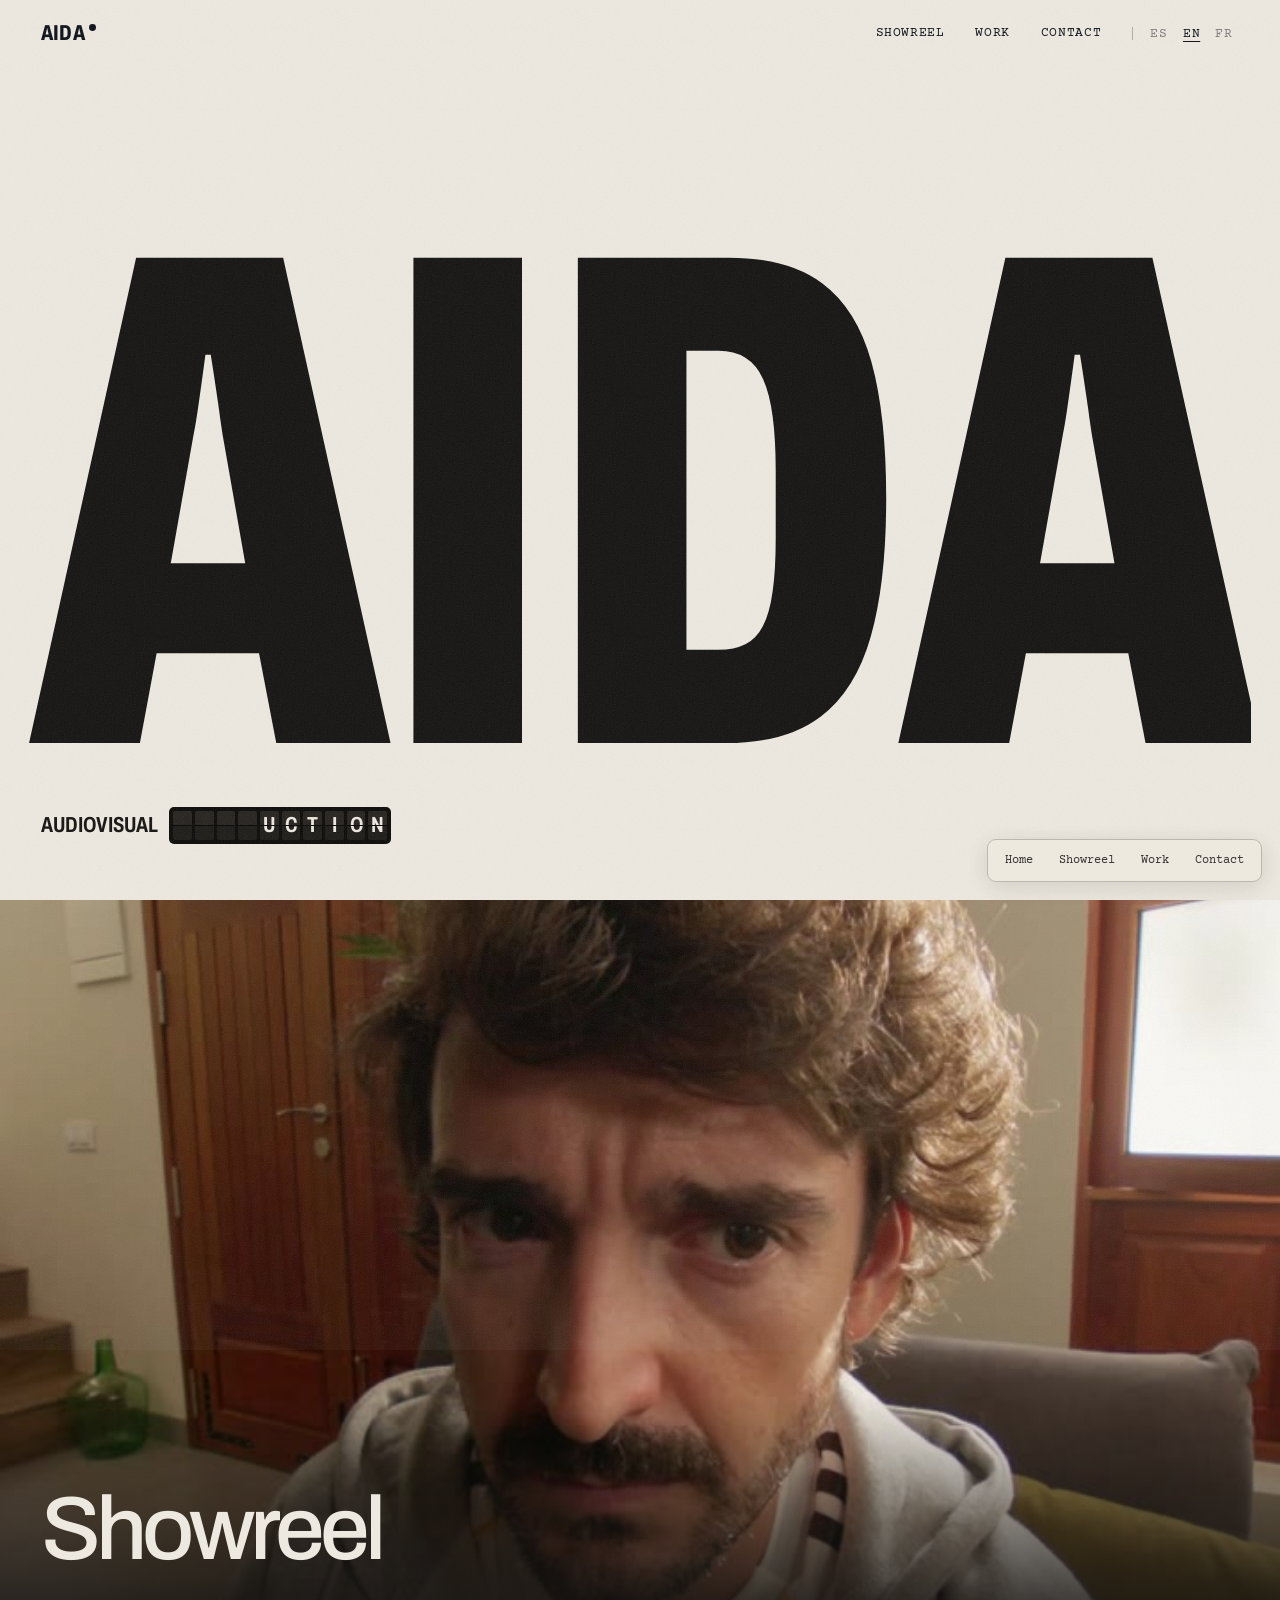
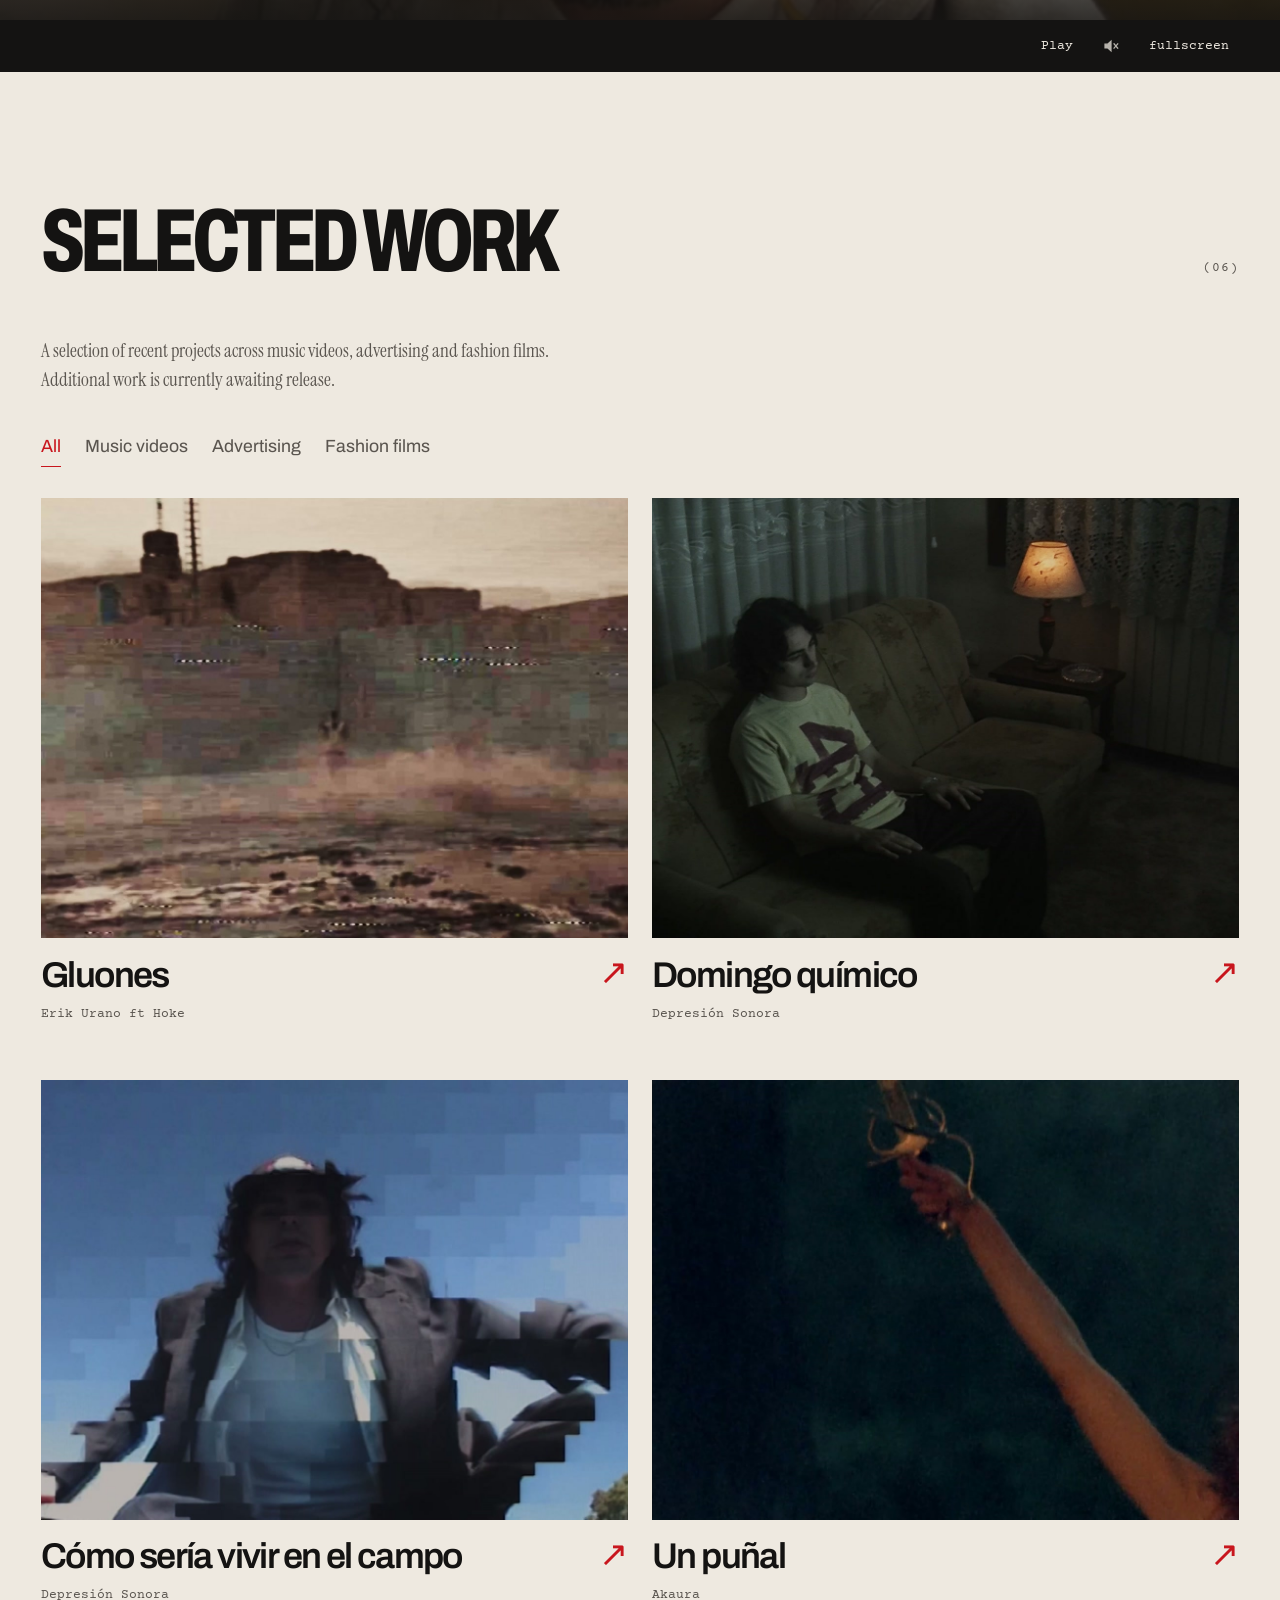
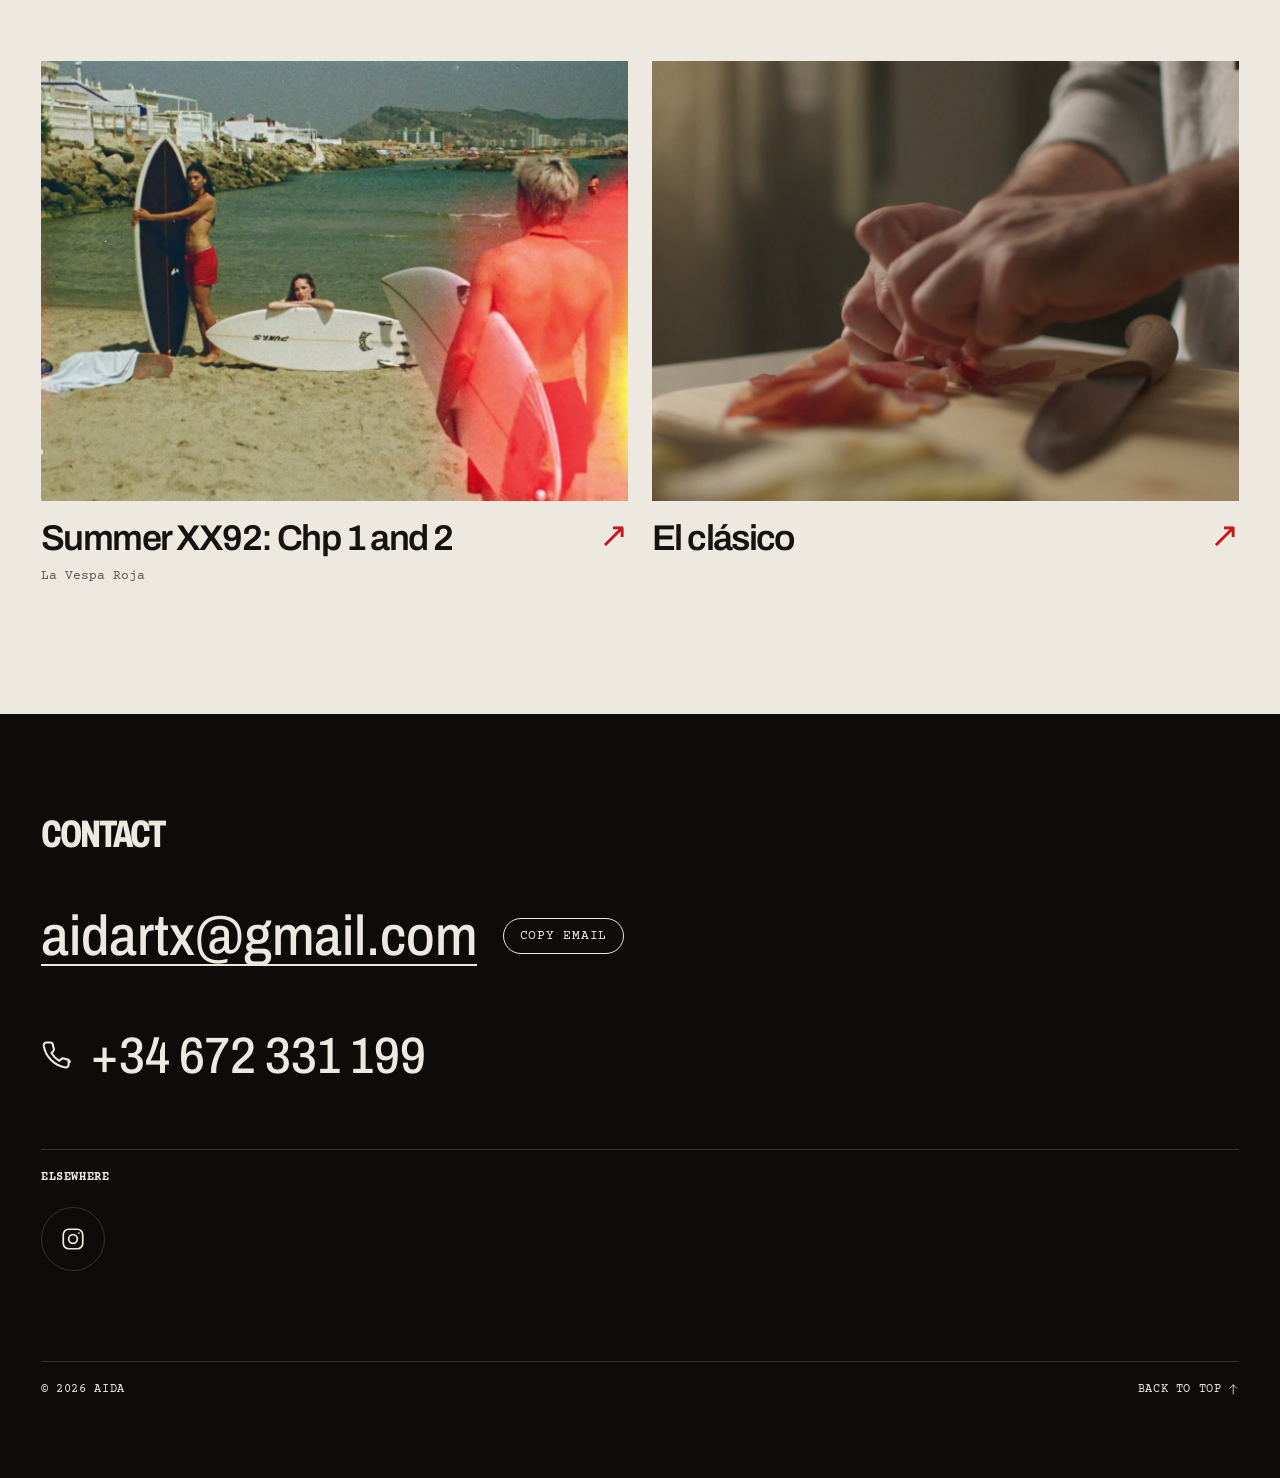
==== commit 30b8979a: "Contar las visitas con GoatCounter Co-Authored-By: Claude Fable 5.2 <noreply@anthropic.com>" ====
--- a/index.html
+++ b/index.html
@@ -1,4 +1,4 @@
-<!DOCTYPE html><html lang="es" data-astro-cid-hkbrpulz> <head><script>if(!location.hash&&!matchMedia("(prefers-reduced-motion: reduce)").matches)document.documentElement.classList.add("name-intro");window.aidaNameBootTimer=setTimeout(()=>document.documentElement.classList.remove("name-intro","name-settling"),7000);</script><meta charset="utf-8"><meta name="viewport" content="width=device-width, initial-scale=1"><title>Aida García · Portfolio · Producción audiovisual</title><link rel="canonical" href="https://jftorrescamara.github.io/"><meta name="description" content="Portfolio de Aida García, productora audiovisual. Showreel y trabajos seleccionados en videoclips y publicidad."><meta name="theme-color" content="#eee9e0"><link rel="icon" type="image/svg+xml" href="/favicon.svg"><link rel="apple-touch-icon" href="/apple-touch-icon.png"><link rel="preload" href="/_astro/archivo-latin-standard-normal.DY7AcnAa.woff2" as="font" type="font/woff2" crossorigin><meta property="og:type" content="website"><meta property="og:url" content="https://jftorrescamara.github.io/"><meta property="og:locale" content="es_ES"><meta property="og:title" content="Aida García · Portfolio · Producción audiovisual"><meta property="og:description" content="Portfolio de Aida García, productora audiovisual. Showreel y trabajos seleccionados en videoclips y publicidad."><meta property="og:image" content="https://jftorrescamara.github.io/_astro/showreel-poster.16dSc5W__Kne29.jpg"><meta name="twitter:card" content="summary_large_image"><meta name="generator" content="Astro v7.3.5"><script>
+<!DOCTYPE html><html lang="es" data-astro-cid-hkbrpulz> <head><script>if(!location.hash&&!matchMedia("(prefers-reduced-motion: reduce)").matches)document.documentElement.classList.add("name-intro");window.aidaNameBootTimer=setTimeout(()=>document.documentElement.classList.remove("name-intro","name-settling"),7000);</script><meta charset="utf-8"><meta name="viewport" content="width=device-width, initial-scale=1"><title>Aida García · Portfolio · Producción audiovisual</title><link rel="canonical" href="https://jftorrescamara.github.io/"><meta name="description" content="Portfolio de Aida García, productora audiovisual. Showreel y trabajos seleccionados en videoclips y publicidad."><meta name="theme-color" content="#eee9e0"><link rel="icon" type="image/svg+xml" href="/favicon.svg"><link rel="apple-touch-icon" href="/apple-touch-icon.png"><link rel="preload" href="/_astro/archivo-latin-standard-normal.DY7AcnAa.woff2" as="font" type="font/woff2" crossorigin><meta property="og:type" content="website"><meta property="og:url" content="https://jftorrescamara.github.io/"><meta property="og:locale" content="es_ES"><meta property="og:title" content="Aida García · Portfolio · Producción audiovisual"><meta property="og:description" content="Portfolio de Aida García, productora audiovisual. Showreel y trabajos seleccionados en videoclips y publicidad."><meta property="og:image" content="https://aidartx.com/media/aida-social-preview.jpg"><meta property="og:image:width" content="1200"><meta property="og:image:height" content="630"><meta property="og:image:alt" content="AIDA"><meta name="twitter:image" content="https://aidartx.com/media/aida-social-preview.jpg"><meta name="twitter:image:alt" content="AIDA"><meta name="twitter:card" content="summary_large_image"><meta name="generator" content="Astro v7.3.5"><script>
       (function () {
         var d = document.documentElement;
         d.classList.add('js');
@@ -15,7 +15,7 @@
         }
         setTimeout(function () { d.classList.add('fuentes'); }, 1500);
       })();
-    </script><link rel="stylesheet" href="/_astro/Icon.Cpf4Lk3A.css"><link rel="stylesheet" href="/_astro/index.CQoAxsdI.css"><link rel="stylesheet" href="/maqueta.css"><link rel="stylesheet" href="/fusion.css?v=cb797d56eb-showreel-pantalla"><link rel="stylesheet" href="/proyectos-reales.css?v=32b8fd3b84-idiomas-movil"></head> <body data-astro-cid-hkbrpulz> <a class="saltar label" href="#contenido" data-astro-cid-hkbrpulz>Saltar al contenido</a> <div class="entrada" aria-hidden="true" data-entrada data-astro-cid-loz7klsj> <span class="entrada-visor" data-astro-cid-loz7klsj></span> <p class="entrada-rec osd" data-astro-cid-loz7klsj><span class="rec" data-astro-cid-loz7klsj></span> REC</p> <p class="entrada-fps osd" data-astro-cid-loz7klsj>25 FPS</p> <div class="entrada-claqueta" data-astro-cid-loz7klsj> <div class="claqueta claqueta--entrada" role="group" aria-label="Ficha técnica" data-astro-cid-lclyfxgt> <div class="claqueta-palo" aria-hidden="true" data-astro-cid-lclyfxgt><span data-astro-cid-lclyfxgt></span></div> <div class="claqueta-base" aria-hidden="true" data-astro-cid-lclyfxgt></div> <div class="claqueta-cuerpo" data-astro-cid-lclyfxgt> <dl data-astro-cid-lclyfxgt> <div class="cq cq--prod" data-astro-cid-lclyfxgt> <dt data-astro-cid-lclyfxgt>Prod.</dt> <dd data-astro-cid-lclyfxgt>Portfolio 2026</dd> </div> </dl> <dl class="cq-fila3" data-astro-cid-lclyfxgt> <div class="cq" data-astro-cid-lclyfxgt> <dt data-astro-cid-lclyfxgt>Rollo</dt> <dd data-astro-cid-lclyfxgt>A001</dd> </div> <div class="cq" data-astro-cid-lclyfxgt> <dt data-astro-cid-lclyfxgt>Escena</dt> <dd data-astro-cid-lclyfxgt>01</dd> </div> <div class="cq" data-astro-cid-lclyfxgt> <dt data-astro-cid-lclyfxgt>Toma</dt> <dd data-astro-cid-lclyfxgt>1</dd> </div> </dl> <dl class="cq-lineas" data-astro-cid-lclyfxgt> <div class="cq cq--linea" data-astro-cid-lclyfxgt> <dt data-astro-cid-lclyfxgt>Dirección</dt> <dd data-astro-cid-lclyfxgt>Aida</dd> </div><div class="cq cq--linea" data-astro-cid-lclyfxgt> <dt data-astro-cid-lclyfxgt>Cámara</dt> <dd data-astro-cid-lclyfxgt>A</dd> </div><div class="cq cq--linea" data-astro-cid-lclyfxgt> <dt data-astro-cid-lclyfxgt>Fecha</dt> <dd data-hoy data-astro-cid-lclyfxgt>12/10/2026</dd> </div> </dl> </div> </div> </div> <p class="entrada-voces" data-astro-cid-loz7klsj> <span style="--ini: 0.3s" data-astro-cid-loz7klsj>— ¿Sonido? — ¡Grabando!</span> <span style="--ini: 0.55s" data-astro-cid-loz7klsj>— ¿Cámara? — ¡Rodando!</span> <span style="--ini: 0.8s" data-astro-cid-loz7klsj>— Escena uno, toma uno.</span> </p> <p class="entrada-accion" data-astro-cid-loz7klsj><em data-astro-cid-loz7klsj>¡</em>Acción<em data-astro-cid-loz7klsj>!</em></p> <span class="entrada-destello" data-astro-cid-loz7klsj></span> <p class="entrada-saltar label" data-astro-cid-loz7klsj>Clic para saltar</p> </div><script type="module">var e=document.documentElement;if(e.classList.contains(`entrada`)){let t=document.querySelector(`[data-entrada] [data-hoy]`);t&&(t.textContent=new Date().toLocaleDateString(`es-ES`,{day:`2-digit`,month:`2-digit`,year:`numeric`}));let n=()=>{e.classList.add(`entrada-fin`),window.removeEventListener(`keydown`,i)},r=window.setTimeout(n,2900),i=()=>{e.classList.contains(`entrada-fin`)||(window.clearTimeout(r),n(),e.style.setProperty(`--intro`,`0s`),document.dispatchEvent(new Event(`entrada:saltada`)))};document.querySelector(`[data-entrada]`)?.addEventListener(`click`,i),window.addEventListener(`keydown`,i)}</script> <header class="nav" data-astro-cid-wpvy4v7s> <a class="nav-logo" href="/" aria-label="Aida — inicio" data-astro-cid-wpvy4v7s> Aida<span class="nav-logo-dot" aria-hidden="true" data-astro-cid-wpvy4v7s></span> </a> <nav aria-label="Principal" data-astro-cid-wpvy4v7s> <ul class="nav-links" data-astro-cid-wpvy4v7s> <li data-astro-cid-wpvy4v7s> <a href="/#showreel" data-astro-cid-wpvy4v7s>Showreel</a> </li><li data-astro-cid-wpvy4v7s> <a href="/#trabajos" data-astro-cid-wpvy4v7s>Trabajos</a> </li><li data-astro-cid-wpvy4v7s> <a href="/#contacto" data-astro-cid-wpvy4v7s>Contacto</a> </li> </ul> </nav> <button class="nav-toggle" type="button" aria-expanded="false" aria-controls="menu" data-menu-open data-astro-cid-wpvy4v7s>Menú</button> </header> <div class="menu" id="menu" data-theme="night" hidden data-menu data-astro-cid-wpvy4v7s> <div class="menu-top" data-astro-cid-wpvy4v7s> <span class="label" data-astro-cid-wpvy4v7s>Índice</span> <button class="label menu-cerrar" type="button" data-menu-close data-astro-cid-wpvy4v7s>Cerrar</button> </div> <ol class="menu-links" data-astro-cid-wpvy4v7s> <li data-astro-cid-wpvy4v7s> <a href="/#showreel" data-menu-link data-astro-cid-wpvy4v7s> <span class="serif" data-astro-cid-wpvy4v7s>02</span> Showreel </a> </li><li data-astro-cid-wpvy4v7s> <a href="/#trabajos" data-menu-link data-astro-cid-wpvy4v7s> <span class="serif" data-astro-cid-wpvy4v7s>03</span> Trabajos </a> </li><li data-astro-cid-wpvy4v7s> <a href="/#contacto" data-menu-link data-astro-cid-wpvy4v7s> <span class="serif" data-astro-cid-wpvy4v7s>04</span> Contacto </a> </li> </ol> <p class="menu-pie label" data-astro-cid-wpvy4v7s>aidartx@gmail.com</p> </div><script type="module">var e=document.querySelector(`[data-menu]`),t=document.querySelector(`[data-menu-open]`),n=document.querySelector(`[data-menu-close]`);if(e&&t&&n){let r=r=>{e.hidden=!r,t.setAttribute(`aria-expanded`,String(r)),document.documentElement.classList.toggle(`menu-open`,r),r?n.focus():t.focus()};t.addEventListener(`click`,()=>r(!0)),n.addEventListener(`click`,()=>r(!1)),e.querySelectorAll(`[data-menu-link]`).forEach(n=>n.addEventListener(`click`,()=>{e.hidden=!0,t.setAttribute(`aria-expanded`,`false`),document.documentElement.classList.remove(`menu-open`)})),document.addEventListener(`keydown`,t=>{t.key===`Escape`&&!e.hidden&&r(!1)})}</script> <main id="contenido" data-astro-cid-hkbrpulz>  <section class="hero" id="inicio" data-escena="ESC. 01 — INICIO" data-astro-cid-ge2uvauf> <div class="hero-top wrap" data-astro-cid-ge2uvauf> <p class="label hero-in" style="--d: 0" data-astro-cid-ge2uvauf>(Portfolio — Ed. 2026)</p> <p class="label hero-in hero-coord" style="--d: 1" data-astro-cid-ge2uvauf>España</p> </div> <div class="wrap" data-astro-cid-ge2uvauf> <h1 class="hero-nombre" style="--letras: 4" data-astro-cid-ge2uvauf> <span class="sr-only" data-astro-cid-ge2uvauf>Aida — Producción audiovisual</span> <span class="hero-nombre-txt" aria-hidden="true" data-ajustar data-astro-cid-ge2uvauf> <span class="ch" style="--i: 0" data-astro-cid-ge2uvauf>A</span><span class="ch" style="--i: 1" data-astro-cid-ge2uvauf>I</span><span class="ch" style="--i: 2" data-astro-cid-ge2uvauf>D</span><span class="ch" style="--i: 3" data-astro-cid-ge2uvauf>A</span> </span> </h1> </div> <div class="hero-pie wrap" data-astro-cid-ge2uvauf> <p class="hero-rol hero-in" style="--d: 2" data-astro-cid-ge2uvauf> <span class="sr-only" data-astro-cid-ge2uvauf>Producción audiovisual</span> <span class="flap" aria-hidden="true" data-flap="[&quot;PRODUCCIÓN&quot;,&quot;&quot;]" data-astro-cid-ge2uvauf> <span class="flap-ch" data-astro-cid-ge2uvauf>P</span><span class="flap-ch" data-astro-cid-ge2uvauf>R</span><span class="flap-ch" data-astro-cid-ge2uvauf>O</span><span class="flap-ch" data-astro-cid-ge2uvauf>D</span><span class="flap-ch" data-astro-cid-ge2uvauf>U</span><span class="flap-ch" data-astro-cid-ge2uvauf>C</span><span class="flap-ch" data-astro-cid-ge2uvauf>C</span><span class="flap-ch" data-astro-cid-ge2uvauf>I</span><span class="flap-ch" data-astro-cid-ge2uvauf>Ó</span><span class="flap-ch" data-astro-cid-ge2uvauf>N</span> </span> <span class="hero-rol-txt" aria-hidden="true" data-astro-cid-ge2uvauf>audiovisual</span> </p> <p class="hero-frase hero-in" style="--d: 3" data-astro-cid-ge2uvauf>Autónoma desde 2024, dedicada principalmente a la dirección y producción audiovisual.</p>  </div> </section><script type="module">var e=window.matchMedia(`(prefers-reduced-motion: reduce)`).matches,t=document.querySelector(`.hero`);document.addEventListener(`entrada:saltada`,()=>{t?.querySelectorAll(`.ch, .hero-in`).forEach(e=>e.getAnimations().forEach(e=>e.currentTime=0))});var n=document.querySelector(`[data-ajustar]`);if(n&&t){let e=n.parentElement,r=t.querySelector(`.hero-top`),i=t.querySelector(`.hero-pie`),a=()=>n.getBoundingClientRect().width,o=window.innerHeight,s=()=>{let s=e.clientWidth;n.style.fontStretch=``,n.style.fontSize=`100px`;let c=a();if(!c)return;let l=s/c*100*.995,u=getComputedStyle(t),d=parseFloat(u.paddingTop)+parseFloat(u.paddingBottom)+2*(parseFloat(u.rowGap)||0)+(r?.offsetHeight??0)+(i?.offsetHeight??0),f=Math.max(o-d-12,90);if(l=Math.min(l,f/.8),n.style.fontSize=`${Math.floor(l)}px`,a()<s*.985){let e=62,t=125;for(let r=0;r<12;r++){let r=(e+t)/2;n.style.fontStretch=`${r}%`,a()>s?t=r:e=r}n.style.fontStretch=`${e}%`}};s(),document.fonts?.load(`800 100px "Archivo Variable"`).then(s,()=>{}),document.fonts?.addEventListener(`loadingdone`,s),new ResizeObserver(s).observe(e),window.addEventListener(`resize`,()=>{Math.abs(window.innerHeight-o)>150&&(o=window.innerHeight,s())})}const flap = document.querySelector('[data-flap]');
+    </script><link rel="stylesheet" href="/_astro/Icon.Cpf4Lk3A.css"><link rel="stylesheet" href="/_astro/index.CQoAxsdI.css"><link rel="stylesheet" href="/maqueta.css"><link rel="stylesheet" href="/fusion.css?v=cb797d56eb-showreel-pantalla-limpia"><link rel="stylesheet" href="/proyectos-reales.css?v=32b8fd3b84-idiomas-movil"><script data-goatcounter="https://aidartx.goatcounter.com/count" async src="https://gc.zgo.at/count.js"></script></head> <body data-astro-cid-hkbrpulz> <a class="saltar label" href="#contenido" data-astro-cid-hkbrpulz>Saltar al contenido</a> <div class="entrada" aria-hidden="true" data-entrada data-astro-cid-loz7klsj> <span class="entrada-visor" data-astro-cid-loz7klsj></span> <p class="entrada-rec osd" data-astro-cid-loz7klsj><span class="rec" data-astro-cid-loz7klsj></span> REC</p> <p class="entrada-fps osd" data-astro-cid-loz7klsj>25 FPS</p> <div class="entrada-claqueta" data-astro-cid-loz7klsj> <div class="claqueta claqueta--entrada" role="group" aria-label="Ficha técnica" data-astro-cid-lclyfxgt> <div class="claqueta-palo" aria-hidden="true" data-astro-cid-lclyfxgt><span data-astro-cid-lclyfxgt></span></div> <div class="claqueta-base" aria-hidden="true" data-astro-cid-lclyfxgt></div> <div class="claqueta-cuerpo" data-astro-cid-lclyfxgt> <dl data-astro-cid-lclyfxgt> <div class="cq cq--prod" data-astro-cid-lclyfxgt> <dt data-astro-cid-lclyfxgt>Prod.</dt> <dd data-astro-cid-lclyfxgt>Portfolio 2026</dd> </div> </dl> <dl class="cq-fila3" data-astro-cid-lclyfxgt> <div class="cq" data-astro-cid-lclyfxgt> <dt data-astro-cid-lclyfxgt>Rollo</dt> <dd data-astro-cid-lclyfxgt>A001</dd> </div> <div class="cq" data-astro-cid-lclyfxgt> <dt data-astro-cid-lclyfxgt>Escena</dt> <dd data-astro-cid-lclyfxgt>01</dd> </div> <div class="cq" data-astro-cid-lclyfxgt> <dt data-astro-cid-lclyfxgt>Toma</dt> <dd data-astro-cid-lclyfxgt>1</dd> </div> </dl> <dl class="cq-lineas" data-astro-cid-lclyfxgt> <div class="cq cq--linea" data-astro-cid-lclyfxgt> <dt data-astro-cid-lclyfxgt>Dirección</dt> <dd data-astro-cid-lclyfxgt>Aida</dd> </div><div class="cq cq--linea" data-astro-cid-lclyfxgt> <dt data-astro-cid-lclyfxgt>Cámara</dt> <dd data-astro-cid-lclyfxgt>A</dd> </div><div class="cq cq--linea" data-astro-cid-lclyfxgt> <dt data-astro-cid-lclyfxgt>Fecha</dt> <dd data-hoy data-astro-cid-lclyfxgt>12/10/2026</dd> </div> </dl> </div> </div> </div> <p class="entrada-voces" data-astro-cid-loz7klsj> <span style="--ini: 0.3s" data-astro-cid-loz7klsj>— ¿Sonido? — ¡Grabando!</span> <span style="--ini: 0.55s" data-astro-cid-loz7klsj>— ¿Cámara? — ¡Rodando!</span> <span style="--ini: 0.8s" data-astro-cid-loz7klsj>— Escena uno, toma uno.</span> </p> <p class="entrada-accion" data-astro-cid-loz7klsj><em data-astro-cid-loz7klsj>¡</em>Acción<em data-astro-cid-loz7klsj>!</em></p> <span class="entrada-destello" data-astro-cid-loz7klsj></span> <p class="entrada-saltar label" data-astro-cid-loz7klsj>Clic para saltar</p> </div><script type="module">var e=document.documentElement;if(e.classList.contains(`entrada`)){let t=document.querySelector(`[data-entrada] [data-hoy]`);t&&(t.textContent=new Date().toLocaleDateString(`es-ES`,{day:`2-digit`,month:`2-digit`,year:`numeric`}));let n=()=>{e.classList.add(`entrada-fin`),window.removeEventListener(`keydown`,i)},r=window.setTimeout(n,2900),i=()=>{e.classList.contains(`entrada-fin`)||(window.clearTimeout(r),n(),e.style.setProperty(`--intro`,`0s`),document.dispatchEvent(new Event(`entrada:saltada`)))};document.querySelector(`[data-entrada]`)?.addEventListener(`click`,i),window.addEventListener(`keydown`,i)}</script> <header class="nav" data-astro-cid-wpvy4v7s> <a class="nav-logo" href="/" aria-label="Aida — inicio" data-astro-cid-wpvy4v7s> Aida<span class="nav-logo-dot" aria-hidden="true" data-astro-cid-wpvy4v7s></span> </a> <nav aria-label="Principal" data-astro-cid-wpvy4v7s> <ul class="nav-links" data-astro-cid-wpvy4v7s> <li data-astro-cid-wpvy4v7s> <a href="/#showreel" data-astro-cid-wpvy4v7s>Showreel</a> </li><li data-astro-cid-wpvy4v7s> <a href="/#trabajos" data-astro-cid-wpvy4v7s>Trabajos</a> </li><li data-astro-cid-wpvy4v7s> <a href="/#contacto" data-astro-cid-wpvy4v7s>Contacto</a> </li> </ul> </nav> <button class="nav-toggle" type="button" aria-expanded="false" aria-controls="menu" data-menu-open data-astro-cid-wpvy4v7s>Menú</button> </header> <div class="menu" id="menu" data-theme="night" hidden data-menu data-astro-cid-wpvy4v7s> <div class="menu-top" data-astro-cid-wpvy4v7s> <span class="label" data-astro-cid-wpvy4v7s>Índice</span> <button class="label menu-cerrar" type="button" data-menu-close data-astro-cid-wpvy4v7s>Cerrar</button> </div> <ol class="menu-links" data-astro-cid-wpvy4v7s> <li data-astro-cid-wpvy4v7s> <a href="/#showreel" data-menu-link data-astro-cid-wpvy4v7s> <span class="serif" data-astro-cid-wpvy4v7s>02</span> Showreel </a> </li><li data-astro-cid-wpvy4v7s> <a href="/#trabajos" data-menu-link data-astro-cid-wpvy4v7s> <span class="serif" data-astro-cid-wpvy4v7s>03</span> Trabajos </a> </li><li data-astro-cid-wpvy4v7s> <a href="/#contacto" data-menu-link data-astro-cid-wpvy4v7s> <span class="serif" data-astro-cid-wpvy4v7s>04</span> Contacto </a> </li> </ol> <p class="menu-pie label" data-astro-cid-wpvy4v7s>aidartx@gmail.com</p> </div><script type="module">var e=document.querySelector(`[data-menu]`),t=document.querySelector(`[data-menu-open]`),n=document.querySelector(`[data-menu-close]`);if(e&&t&&n){let r=r=>{e.hidden=!r,t.setAttribute(`aria-expanded`,String(r)),document.documentElement.classList.toggle(`menu-open`,r),r?n.focus():t.focus()};t.addEventListener(`click`,()=>r(!0)),n.addEventListener(`click`,()=>r(!1)),e.querySelectorAll(`[data-menu-link]`).forEach(n=>n.addEventListener(`click`,()=>{e.hidden=!0,t.setAttribute(`aria-expanded`,`false`),document.documentElement.classList.remove(`menu-open`)})),document.addEventListener(`keydown`,t=>{t.key===`Escape`&&!e.hidden&&r(!1)})}</script> <main id="contenido" data-astro-cid-hkbrpulz>  <section class="hero" id="inicio" data-escena="ESC. 01 — INICIO" data-astro-cid-ge2uvauf> <div class="hero-top wrap" data-astro-cid-ge2uvauf> <p class="label hero-in" style="--d: 0" data-astro-cid-ge2uvauf>(Portfolio — Ed. 2026)</p> <p class="label hero-in hero-coord" style="--d: 1" data-astro-cid-ge2uvauf>España</p> </div> <div class="wrap" data-astro-cid-ge2uvauf> <h1 class="hero-nombre" style="--letras: 4" data-astro-cid-ge2uvauf> <span class="sr-only" data-astro-cid-ge2uvauf>Aida — Producción audiovisual</span> <span class="hero-nombre-txt" aria-hidden="true" data-ajustar data-astro-cid-ge2uvauf> <span class="ch" style="--i: 0" data-astro-cid-ge2uvauf>A</span><span class="ch" style="--i: 1" data-astro-cid-ge2uvauf>I</span><span class="ch" style="--i: 2" data-astro-cid-ge2uvauf>D</span><span class="ch" style="--i: 3" data-astro-cid-ge2uvauf>A</span> </span> </h1> </div> <div class="hero-pie wrap" data-astro-cid-ge2uvauf> <p class="hero-rol hero-in" style="--d: 2" data-astro-cid-ge2uvauf> <span class="sr-only" data-astro-cid-ge2uvauf>Producción audiovisual</span> <span class="flap" aria-hidden="true" data-flap="[&quot;PRODUCCIÓN&quot;,&quot;&quot;]" data-astro-cid-ge2uvauf> <span class="flap-ch" data-astro-cid-ge2uvauf>P</span><span class="flap-ch" data-astro-cid-ge2uvauf>R</span><span class="flap-ch" data-astro-cid-ge2uvauf>O</span><span class="flap-ch" data-astro-cid-ge2uvauf>D</span><span class="flap-ch" data-astro-cid-ge2uvauf>U</span><span class="flap-ch" data-astro-cid-ge2uvauf>C</span><span class="flap-ch" data-astro-cid-ge2uvauf>C</span><span class="flap-ch" data-astro-cid-ge2uvauf>I</span><span class="flap-ch" data-astro-cid-ge2uvauf>Ó</span><span class="flap-ch" data-astro-cid-ge2uvauf>N</span> </span> <span class="hero-rol-txt" aria-hidden="true" data-astro-cid-ge2uvauf>audiovisual</span> </p> <p class="hero-frase hero-in" style="--d: 3" data-astro-cid-ge2uvauf>Autónoma desde 2024, dedicada principalmente a la dirección y producción audiovisual.</p>  </div> </section><script type="module">var e=window.matchMedia(`(prefers-reduced-motion: reduce)`).matches,t=document.querySelector(`.hero`);document.addEventListener(`entrada:saltada`,()=>{t?.querySelectorAll(`.ch, .hero-in`).forEach(e=>e.getAnimations().forEach(e=>e.currentTime=0))});var n=document.querySelector(`[data-ajustar]`);if(n&&t){let e=n.parentElement,r=t.querySelector(`.hero-top`),i=t.querySelector(`.hero-pie`),a=()=>n.getBoundingClientRect().width,o=window.innerHeight,s=()=>{let s=e.clientWidth;n.style.fontStretch=``,n.style.fontSize=`100px`;let c=a();if(!c)return;let l=s/c*100*.995,u=getComputedStyle(t),d=parseFloat(u.paddingTop)+parseFloat(u.paddingBottom)+2*(parseFloat(u.rowGap)||0)+(r?.offsetHeight??0)+(i?.offsetHeight??0),f=Math.max(o-d-12,90);if(l=Math.min(l,f/.8),n.style.fontSize=`${Math.floor(l)}px`,a()<s*.985){let e=62,t=125;for(let r=0;r<12;r++){let r=(e+t)/2;n.style.fontStretch=`${r}%`,a()>s?t=r:e=r}n.style.fontStretch=`${e}%`}};s(),document.fonts?.load(`800 100px "Archivo Variable"`).then(s,()=>{}),document.fonts?.addEventListener(`loadingdone`,s),new ResizeObserver(s).observe(e),window.addEventListener(`resize`,()=>{Math.abs(window.innerHeight-o)>150&&(o=window.innerHeight,s())})}const flap = document.querySelector('[data-flap]');
 if (flap && !e) {
   const words = JSON.parse(flap.dataset.flap || '[]');
   const cells = [...flap.querySelectorAll('.flap-ch')];
@@ -50,4 +50,4 @@
 </script> <section class="reel section" id="showreel" data-escena="ESC. 02 — SHOWREEL" data-luces data-astro-cid-pxh3uvjy> <div class="reel-bandas" aria-hidden="true" data-astro-cid-pxh3uvjy></div> <div class="wrap" data-astro-cid-pxh3uvjy> <header class="sh" data-reveal data-astro-cid-pb4nux2a> <span class="sh-num" aria-hidden="true" data-astro-cid-pb4nux2a>02</span> <h2 class="sh-titulo" data-astro-cid-pb4nux2a>Showreel</h2>  </header> <p class="reel-intro label" data-reveal data-astro-cid-pxh3uvjy>Apaga la luz. Sube el volumen.</p> <button class="monitor" type="button" data-video-open data-video-title="Showreel — Aida" data-cursor="Play" data-reveal data-astro-cid-pxh3uvjy> <span class="sr-only" data-astro-cid-pxh3uvjy>Reproducir el showreel</span> <video class="monitor-video" src="/media/showreel-loop.mp4" poster="/_astro/showreel-poster.16dSc5W__Z22qwxT.webp" muted loop playsinline preload="metadata" aria-hidden="true" data-bucle data-astro-cid-pxh3uvjy></video> <span class="visor osd" aria-hidden="true" data-astro-cid-pxh3uvjy> <span class="visor-esq visor-esq--1" data-astro-cid-pxh3uvjy></span> <span class="visor-esq visor-esq--2" data-astro-cid-pxh3uvjy></span> <span class="visor-esq visor-esq--3" data-astro-cid-pxh3uvjy></span> <span class="visor-esq visor-esq--4" data-astro-cid-pxh3uvjy></span> <span class="visor-cruz" data-astro-cid-pxh3uvjy></span> <span class="visor-tl" data-astro-cid-pxh3uvjy><span class="rec" data-astro-cid-pxh3uvjy></span> REC</span> <span class="visor-tr" data-astro-cid-pxh3uvjy>STBY&nbsp;&nbsp;<span class="bateria" data-astro-cid-pxh3uvjy><i data-astro-cid-pxh3uvjy></i><i data-astro-cid-pxh3uvjy></i><i data-astro-cid-pxh3uvjy></i><i class="off" data-astro-cid-pxh3uvjy></i></span> 84%</span> <span class="visor-bl" data-visor-tc data-astro-cid-pxh3uvjy>TC 00:00:00:00</span> <span class="visor-br" data-astro-cid-pxh3uvjy>ISO 800 · f/2.8 · 12.OCT.2026</span> </span> <span class="monitor-play" data-astro-cid-pxh3uvjy> <span class="monitor-play-circulo" data-astro-cid-pxh3uvjy><svg viewBox="0 0 24 24" width="24" height="24" aria-hidden="true" fill="currentColor" stroke="none" stroke-width="1.6" stroke-linecap="square"> <path d="M7 4.5v15l12.5-7.5z"></path> </svg></span> <span class="label" data-astro-cid-pxh3uvjy>Reproducir</span> </span> </button> <p class="reel-nota hand" data-reveal data-astro-cid-pxh3uvjy>lo que mejor sé hacer</p> </div> </section><script type="module">var e=document.querySelector(`[data-bucle]`),t=document.querySelector(`[data-visor-tc]`),n=window.matchMedia(`(prefers-reduced-motion: reduce)`).matches;if(e&&!n){new IntersectionObserver(([t])=>{t.isIntersecting?e.play().catch(()=>{}):e.pause()},{threshold:.25}).observe(e);let n=e=>String(Math.floor(e)).padStart(2,`0`);e.addEventListener(`timeupdate`,()=>{if(!t)return;let r=e.currentTime;t.textContent=`TC 00:00:${n(r)}:${n(r%1*25)}`})}</script> <section class="trabajos section" id="trabajos" data-escena="ESC. 03 — TRABAJOS" data-astro-cid-gzied6pw> <div class="wrap" data-astro-cid-gzied6pw> <header class="sh" data-reveal data-astro-cid-pb4nux2a> <span class="sh-num" aria-hidden="true" data-astro-cid-pb4nux2a>03</span> <h2 class="sh-titulo" data-astro-cid-pb4nux2a>Trabajos seleccionados</h2> <p class="sh-meta" data-astro-cid-pb4nux2a>(06) — 2023→2025</p> </header> <div class="tr-cabecera" data-reveal data-astro-cid-gzied6pw> <p class="tr-intro" data-astro-cid-gzied6pw>Una selección de proyectos recientes en videoclips, publicidad y fashion films. Hay más trabajos pendientes de estreno.</p> <div class="tr-controles" data-astro-cid-gzied6pw> <div class="tr-filtros" role="group" aria-label="Filtrar por categoría" data-astro-cid-gzied6pw> <button type="button" aria-pressed="true" data-filtro="*" data-astro-cid-gzied6pw>
 Todo <sup data-astro-cid-gzied6pw>05</sup> </button> <button type="button" aria-pressed="false" data-filtro="Ficción" data-astro-cid-gzied6pw> Ficción <sup data-astro-cid-gzied6pw>01</sup> </button><button type="button" aria-pressed="false" data-filtro="Documental" data-astro-cid-gzied6pw> Documental <sup data-astro-cid-gzied6pw>02</sup> </button><button type="button" aria-pressed="false" data-filtro="Publicidad" data-astro-cid-gzied6pw> Publicidad <sup data-astro-cid-gzied6pw>01</sup> </button><button type="button" aria-pressed="false" data-filtro="Videoclip" data-astro-cid-gzied6pw> Videoclip <sup data-astro-cid-gzied6pw>01</sup> </button> </div> <div class="tr-vistas" role="group" aria-label="Cómo ver los trabajos" data-astro-cid-gzied6pw> <button type="button" aria-pressed="true" data-vista="lista" data-astro-cid-gzied6pw>Lista</button> <button type="button" aria-pressed="false" data-vista="mapa" data-astro-cid-gzied6pw>Mapa</button> </div> </div> </div> <ol class="tr-lista" data-panel="lista" data-astro-cid-gzied6pw></ol> <div class="tr-mapa" data-panel="mapa" hidden data-astro-cid-gzied6pw></div> </div> </section><script type="module">var e=document.querySelector(`.trabajos`);if(e){let t=e.querySelectorAll(`[data-filtro]`),n=e.querySelectorAll(`[data-cat]`);t.forEach(e=>e.addEventListener(`click`,()=>{let r=e.dataset.filtro;t.forEach(t=>t.setAttribute(`aria-pressed`,String(t===e))),n.forEach(e=>e.hidden=r!==`*`&&e.dataset.cat!==r)}));let r=e.querySelectorAll(`[data-vista]`),i=e.querySelectorAll(`[data-panel]`);r.forEach(e=>e.addEventListener(`click`,()=>{r.forEach(t=>t.setAttribute(`aria-pressed`,String(t===e))),i.forEach(t=>t.hidden=t.dataset.panel!==e.dataset.vista)}))}</script> <section class="contacto" id="contacto" data-theme="night" data-escena="ESC. 04 — CONTACTO" data-astro-cid-7b4tjujo> <div class="wrap section" data-astro-cid-7b4tjujo> <header class="sh" data-reveal data-astro-cid-pb4nux2a> <span class="sh-num" aria-hidden="true" data-astro-cid-pb4nux2a>04</span> <h2 class="sh-titulo" data-astro-cid-pb4nux2a>Contacto</h2> <p class="sh-meta" data-astro-cid-pb4nux2a>(Última secuencia)</p> </header> <p class="cta" data-reveal data-astro-cid-7b4tjujo><em data-astro-cid-7b4tjujo>¿</em>Rodamos<em data-astro-cid-7b4tjujo>?</em></p> <div class="correo" data-reveal data-astro-cid-7b4tjujo> <a class="correo-link" href="mailto:aidartx@gmail.com" data-cursor="Escribir" data-astro-cid-7b4tjujo>aidartx@gmail.com</a> <button class="btn" type="button" data-copiar="aidartx@gmail.com" aria-describedby="estado-copia" data-cursor="Copiar" data-astro-cid-7b4tjujo>
 Copiar correo
-</button> <p class="label correo-estado" id="estado-copia" role="status" aria-live="polite" data-astro-cid-7b4tjujo></p> </div> <div class="contacto-rejilla" data-astro-cid-7b4tjujo>  <div data-reveal style="--delay: .1s" data-astro-cid-7b4tjujo> <h3 class="label contacto-tit" data-astro-cid-7b4tjujo>En otros sitios</h3> <ul class="redes" data-astro-cid-7b4tjujo> <li data-astro-cid-7b4tjujo> <a href="https://www.instagram.com/" target="_blank" rel="noopener noreferrer" data-cursor="Abrir" data-astro-cid-7b4tjujo> Instagram <svg viewBox="0 0 24 24" width="24" height="24" aria-hidden="true" fill="none" stroke="currentColor" stroke-width="1.6" stroke-linecap="square"> <path d="M6 18 18 6M8.5 6H18v9.5"></path> </svg> </a> </li>  </ul> </div> </div> <div class="creditos" aria-label="Títulos de crédito" data-astro-cid-7b4tjujo> <div class="creditos-rollo" data-astro-cid-7b4tjujo> <p data-astro-cid-7b4tjujo> <span class="label" data-astro-cid-7b4tjujo>Dirección</span> <strong data-astro-cid-7b4tjujo>Aida</strong> </p><p data-astro-cid-7b4tjujo> <span class="label" data-astro-cid-7b4tjujo>Producción</span> <strong data-astro-cid-7b4tjujo>Aida</strong> </p><p data-astro-cid-7b4tjujo> <span class="label" data-astro-cid-7b4tjujo>Café</span> <strong data-astro-cid-7b4tjujo>Demasiado</strong> </p><p data-astro-cid-7b4tjujo> <span class="label" data-astro-cid-7b4tjujo>Horas de sueño</span> <strong data-astro-cid-7b4tjujo>Las justas</strong> </p><p data-astro-cid-7b4tjujo> <span class="label" data-astro-cid-7b4tjujo>Tomas falsas</span> <strong data-astro-cid-7b4tjujo>Incontables</strong> </p><p data-astro-cid-7b4tjujo> <span class="label" data-astro-cid-7b4tjujo>Gracias a</span> <strong data-astro-cid-7b4tjujo>Cada equipo con el que he rodado</strong> </p><p data-astro-cid-7b4tjujo> <span class="label" data-astro-cid-7b4tjujo>Y a ti</span> <strong data-astro-cid-7b4tjujo>Por quedarte hasta los créditos</strong> </p> </div> </div> <p class="fin serif" data-astro-cid-7b4tjujo>Fin</p> <footer class="pie label" data-astro-cid-7b4tjujo> <span data-astro-cid-7b4tjujo>© 2026 Aida · Rodado a 25 fps en España</span> <a href="#inicio" data-astro-cid-7b4tjujo>Volver al principio <svg viewBox="0 0 24 24" width="24" height="24" aria-hidden="true" fill="none" stroke="currentColor" stroke-width="1.6" stroke-linecap="square"> <path d="M12 21V4M5.5 10 12 3.5 18.5 10"></path> </svg></a> </footer> </div> </section>  </main> <span class="hud-rec rec" aria-hidden="true" data-astro-cid-a2sg44tf></span> <p class="hud-tc osd" aria-hidden="true" data-astro-cid-a2sg44tf>REC <span data-tc data-astro-cid-a2sg44tf>00:00:00:00</span></p> <p class="hud-escena osd" aria-hidden="true" data-escena-actual data-astro-cid-a2sg44tf>ESC. 01 — INICIO</p><script type="module">var e=document.querySelector(`[data-tc]`),t=document.querySelector(`[data-escena-actual]`),n=e=>String(Math.floor(e)).padStart(2,`0`),r=!1,i=()=>{if(r=!1,!e)return;let t=Math.floor(window.scrollY/window.innerHeight*6*25),i=Math.floor(t/25);e.textContent=`${n(i/3600)}:${n(i/60%60)}:${n(i%60)}:${n(t%25)}`};window.addEventListener(`scroll`,()=>{r||(r=!0,requestAnimationFrame(i))},{passive:!0}),i();var a=document.querySelectorAll(`[data-escena]`);if(t&&a.length){let e=new IntersectionObserver(e=>{for(let n of e)n.isIntersecting&&(t.textContent=n.target.dataset.escena??``)},{rootMargin:`-50% 0px -50% 0px`});a.forEach(t=>e.observe(t))}</script> <span class="cursor-etiqueta" aria-hidden="true" data-cursor-label data-astro-cid-qmueewfo></span><script type="module">var e=window.matchMedia(`(hover: hover) and (pointer: fine)`).matches,t=window.matchMedia(`(prefers-reduced-motion: reduce)`).matches,n=document.querySelector(`[data-cursor-label]`);if(e&&!t&&n){let e=document.documentElement;e.classList.add(`cursor-on`),window.addEventListener(`pointermove`,e=>{e.pointerType===`mouse`&&(n.style.transform=`translate3d(${e.clientX+18}px, ${e.clientY+20}px, 0)`)},{passive:!0}),document.addEventListener(`pointerover`,t=>{let r=t.target?.closest(`[data-cursor]`);r?(n.textContent=r.dataset.cursor??``,e.classList.add(`cursor-hover`)):e.classList.remove(`cursor-hover`)}),document.documentElement.addEventListener(`pointerleave`,()=>e.classList.remove(`cursor-hover`))}</script> <dialog class="cine" data-theme="night" aria-label="Reproductor de vídeo" data-cine data-astro-cid-w2bbyfhv> <div class="cine-barra" data-astro-cid-w2bbyfhv> <p class="label" data-cine-titulo data-astro-cid-w2bbyfhv></p> <button class="label cine-cerrar" type="button" data-cine-cerrar data-astro-cid-w2bbyfhv>Cerrar <span aria-hidden="true" data-astro-cid-w2bbyfhv>✕</span></button> </div> <div class="cine-pantalla" data-cine-pantalla data-astro-cid-w2bbyfhv></div> </dialog> <template data-cine-sin-senal data-astro-cid-w2bbyfhv> <div class="sin-senal" data-astro-cid-w2bbyfhv> <div class="barras" aria-hidden="true" data-astro-cid-w2bbyfhv></div> <div class="sin-senal-txt" data-astro-cid-w2bbyfhv> <p class="osd" data-astro-cid-w2bbyfhv>SIN SEÑAL</p> <p class="label" data-astro-cid-w2bbyfhv>Aquí se reproducirá tu vídeo. Pega el enlace de Vimeo o YouTube en su ficha.</p> </div> </div> </template><script type="module">var e=document.querySelector(`[data-cine]`),t=document.querySelector(`[data-cine-pantalla]`),n=document.querySelector(`[data-cine-titulo]`),r=document.querySelector(`[data-cine-sin-senal]`);function i(e){let t=e.match(/(?:youtube\.com\/(?:watch\?v=|embed\/|shorts\/)|youtu\.be\/)([\w-]{11})/),r=e.match(/vimeo\.com\/(?:video\/)?(\d+)(?:\/(\w+))?/);if(/\.(mp4|webm|mov)(\?|$)/i.test(e)){let t=document.createElement(`video`);return t.src=e,t.controls=!0,t.autoplay=!0,t.playsInline=!0,t}let i=``;if(t)i=`https://www.youtube-nocookie.com/embed/${t[1]}?autoplay=1&rel=0&playsinline=1`;else if(r)i=`https://player.vimeo.com/video/${r[1]}?${r[2]?`h=${r[2]}&`:``}autoplay=1&title=0&byline=0&portrait=0&dnt=1`;else return null;let a=document.createElement(`iframe`);return a.src=i,a.allow=`autoplay; fullscreen; picture-in-picture; encrypted-media`,a.allowFullscreen=!0,a.title=n?.textContent||`Vídeo`,a}e&&t&&r&&(document.addEventListener(`click`,a=>{let o=a.target?.closest(`[data-video-open]`);if(!o)return;a.preventDefault();let s=(o.dataset.videoOpen??``).trim();n&&(n.textContent=o.dataset.videoTitle??``),t.replaceChildren(s?i(s)??r.content.cloneNode(!0):r.content.cloneNode(!0)),e.showModal(),document.documentElement.classList.add(`modal-open`)}),document.querySelector(`[data-cine-cerrar]`)?.addEventListener(`click`,()=>e.close()),e.addEventListener(`click`,t=>{t.target===e&&e.close()}),e.addEventListener(`close`,()=>{t.replaceChildren(),document.documentElement.classList.remove(`modal-open`)}));</script><script type="module">var e=document.querySelectorAll(`[data-reveal]`),t=new IntersectionObserver(e=>{for(let n of e)n.isIntersecting&&(n.target.classList.add(`is-in`),t.unobserve(n.target))},{rootMargin:`0px 0px -8% 0px`,threshold:.08});e.forEach(e=>t.observe(e));var n=document.querySelectorAll(`[data-luces]`);if(n.length){let e=new Set,t=new IntersectionObserver(t=>{for(let n of t)n.isIntersecting?e.add(n.target):e.delete(n.target);document.documentElement.classList.toggle(`lights-down`,e.size>0)},{threshold:.35});n.forEach(e=>t.observe(e))}document.addEventListener(`click`,async e=>{let t=e.target?.closest(`[data-copiar]`);if(!t)return;let n=document.getElementById(t.getAttribute(`aria-describedby`)??``);try{await navigator.clipboard.writeText(t.dataset.copiar??``),n&&(n.textContent=`Copiado. ¡Hablamos!`)}catch{n&&(n.textContent=`No se pudo copiar: selecciona el texto a mano.`)}n&&window.setTimeout(()=>n.textContent=``,3500)});</script><script src="/maqueta.js?v=cb51c0536f"></script><script src="/fusion.js?v=9ca9e36382"></script><script src="/contenido-real.js?v=5e66a55f71-showreel"></script><script src="/videos-locales.js?v=3b7509ed64-showreel-pantalla"></script><script src="/i18n.js?v=071db92068"></script></body> </html>+</button> <p class="label correo-estado" id="estado-copia" role="status" aria-live="polite" data-astro-cid-7b4tjujo></p> </div> <div class="contacto-rejilla" data-astro-cid-7b4tjujo>  <div data-reveal style="--delay: .1s" data-astro-cid-7b4tjujo> <h3 class="label contacto-tit" data-astro-cid-7b4tjujo>En otros sitios</h3> <ul class="redes" data-astro-cid-7b4tjujo> <li data-astro-cid-7b4tjujo> <a href="https://www.instagram.com/" target="_blank" rel="noopener noreferrer" data-cursor="Abrir" data-astro-cid-7b4tjujo> Instagram <svg viewBox="0 0 24 24" width="24" height="24" aria-hidden="true" fill="none" stroke="currentColor" stroke-width="1.6" stroke-linecap="square"> <path d="M6 18 18 6M8.5 6H18v9.5"></path> </svg> </a> </li>  </ul> </div> </div> <div class="creditos" aria-label="Títulos de crédito" data-astro-cid-7b4tjujo> <div class="creditos-rollo" data-astro-cid-7b4tjujo> <p data-astro-cid-7b4tjujo> <span class="label" data-astro-cid-7b4tjujo>Dirección</span> <strong data-astro-cid-7b4tjujo>Aida</strong> </p><p data-astro-cid-7b4tjujo> <span class="label" data-astro-cid-7b4tjujo>Producción</span> <strong data-astro-cid-7b4tjujo>Aida</strong> </p><p data-astro-cid-7b4tjujo> <span class="label" data-astro-cid-7b4tjujo>Café</span> <strong data-astro-cid-7b4tjujo>Demasiado</strong> </p><p data-astro-cid-7b4tjujo> <span class="label" data-astro-cid-7b4tjujo>Horas de sueño</span> <strong data-astro-cid-7b4tjujo>Las justas</strong> </p><p data-astro-cid-7b4tjujo> <span class="label" data-astro-cid-7b4tjujo>Tomas falsas</span> <strong data-astro-cid-7b4tjujo>Incontables</strong> </p><p data-astro-cid-7b4tjujo> <span class="label" data-astro-cid-7b4tjujo>Gracias a</span> <strong data-astro-cid-7b4tjujo>Cada equipo con el que he rodado</strong> </p><p data-astro-cid-7b4tjujo> <span class="label" data-astro-cid-7b4tjujo>Y a ti</span> <strong data-astro-cid-7b4tjujo>Por quedarte hasta los créditos</strong> </p> </div> </div> <p class="fin serif" data-astro-cid-7b4tjujo>Fin</p> <footer class="pie label" data-astro-cid-7b4tjujo> <span data-astro-cid-7b4tjujo>© 2026 Aida · Rodado a 25 fps en España</span> <a href="#inicio" data-astro-cid-7b4tjujo>Volver al principio <svg viewBox="0 0 24 24" width="24" height="24" aria-hidden="true" fill="none" stroke="currentColor" stroke-width="1.6" stroke-linecap="square"> <path d="M12 21V4M5.5 10 12 3.5 18.5 10"></path> </svg></a> </footer> </div> </section>  </main> <span class="hud-rec rec" aria-hidden="true" data-astro-cid-a2sg44tf></span> <p class="hud-tc osd" aria-hidden="true" data-astro-cid-a2sg44tf>REC <span data-tc data-astro-cid-a2sg44tf>00:00:00:00</span></p> <p class="hud-escena osd" aria-hidden="true" data-escena-actual data-astro-cid-a2sg44tf>ESC. 01 — INICIO</p><script type="module">var e=document.querySelector(`[data-tc]`),t=document.querySelector(`[data-escena-actual]`),n=e=>String(Math.floor(e)).padStart(2,`0`),r=!1,i=()=>{if(r=!1,!e)return;let t=Math.floor(window.scrollY/window.innerHeight*6*25),i=Math.floor(t/25);e.textContent=`${n(i/3600)}:${n(i/60%60)}:${n(i%60)}:${n(t%25)}`};window.addEventListener(`scroll`,()=>{r||(r=!0,requestAnimationFrame(i))},{passive:!0}),i();var a=document.querySelectorAll(`[data-escena]`);if(t&&a.length){let e=new IntersectionObserver(e=>{for(let n of e)n.isIntersecting&&(t.textContent=n.target.dataset.escena??``)},{rootMargin:`-50% 0px -50% 0px`});a.forEach(t=>e.observe(t))}</script> <span class="cursor-etiqueta" aria-hidden="true" data-cursor-label data-astro-cid-qmueewfo></span><script type="module">var e=window.matchMedia(`(hover: hover) and (pointer: fine)`).matches,t=window.matchMedia(`(prefers-reduced-motion: reduce)`).matches,n=document.querySelector(`[data-cursor-label]`);if(e&&!t&&n){let e=document.documentElement;e.classList.add(`cursor-on`),window.addEventListener(`pointermove`,e=>{e.pointerType===`mouse`&&(n.style.transform=`translate3d(${e.clientX+18}px, ${e.clientY+20}px, 0)`)},{passive:!0}),document.addEventListener(`pointerover`,t=>{let r=t.target?.closest(`[data-cursor]`);r?(n.textContent=r.dataset.cursor??``,e.classList.add(`cursor-hover`)):e.classList.remove(`cursor-hover`)}),document.documentElement.addEventListener(`pointerleave`,()=>e.classList.remove(`cursor-hover`))}</script> <dialog class="cine" data-theme="night" aria-label="Reproductor de vídeo" data-cine data-astro-cid-w2bbyfhv> <div class="cine-barra" data-astro-cid-w2bbyfhv> <p class="label" data-cine-titulo data-astro-cid-w2bbyfhv></p> <button class="label cine-cerrar" type="button" data-cine-cerrar data-astro-cid-w2bbyfhv>Cerrar <span aria-hidden="true" data-astro-cid-w2bbyfhv>✕</span></button> </div> <div class="cine-pantalla" data-cine-pantalla data-astro-cid-w2bbyfhv></div> </dialog> <template data-cine-sin-senal data-astro-cid-w2bbyfhv> <div class="sin-senal" data-astro-cid-w2bbyfhv> <div class="barras" aria-hidden="true" data-astro-cid-w2bbyfhv></div> <div class="sin-senal-txt" data-astro-cid-w2bbyfhv> <p class="osd" data-astro-cid-w2bbyfhv>SIN SEÑAL</p> <p class="label" data-astro-cid-w2bbyfhv>Aquí se reproducirá tu vídeo. Pega el enlace de Vimeo o YouTube en su ficha.</p> </div> </div> </template><script type="module">var e=document.querySelector(`[data-cine]`),t=document.querySelector(`[data-cine-pantalla]`),n=document.querySelector(`[data-cine-titulo]`),r=document.querySelector(`[data-cine-sin-senal]`);function i(e){let t=e.match(/(?:youtube\.com\/(?:watch\?v=|embed\/|shorts\/)|youtu\.be\/)([\w-]{11})/),r=e.match(/vimeo\.com\/(?:video\/)?(\d+)(?:\/(\w+))?/);if(/\.(mp4|webm|mov)(\?|$)/i.test(e)){let t=document.createElement(`video`);return t.src=e,t.controls=!0,t.autoplay=!0,t.playsInline=!0,t}let i=``;if(t)i=`https://www.youtube-nocookie.com/embed/${t[1]}?autoplay=1&rel=0&playsinline=1`;else if(r)i=`https://player.vimeo.com/video/${r[1]}?${r[2]?`h=${r[2]}&`:``}autoplay=1&title=0&byline=0&portrait=0&dnt=1`;else return null;let a=document.createElement(`iframe`);return a.src=i,a.allow=`autoplay; fullscreen; picture-in-picture; encrypted-media`,a.allowFullscreen=!0,a.title=n?.textContent||`Vídeo`,a}e&&t&&r&&(document.addEventListener(`click`,a=>{let o=a.target?.closest(`[data-video-open]`);if(!o)return;a.preventDefault();let s=(o.dataset.videoOpen??``).trim();n&&(n.textContent=o.dataset.videoTitle??``),t.replaceChildren(s?i(s)??r.content.cloneNode(!0):r.content.cloneNode(!0)),e.showModal(),document.documentElement.classList.add(`modal-open`)}),document.querySelector(`[data-cine-cerrar]`)?.addEventListener(`click`,()=>e.close()),e.addEventListener(`click`,t=>{t.target===e&&e.close()}),e.addEventListener(`close`,()=>{t.replaceChildren(),document.documentElement.classList.remove(`modal-open`)}));</script><script type="module">var e=document.querySelectorAll(`[data-reveal]`),t=new IntersectionObserver(e=>{for(let n of e)n.isIntersecting&&(n.target.classList.add(`is-in`),t.unobserve(n.target))},{rootMargin:`0px 0px -8% 0px`,threshold:.08});e.forEach(e=>t.observe(e));var n=document.querySelectorAll(`[data-luces]`);if(n.length){let e=new Set,t=new IntersectionObserver(t=>{for(let n of t)n.isIntersecting?e.add(n.target):e.delete(n.target);document.documentElement.classList.toggle(`lights-down`,e.size>0)},{threshold:.35});n.forEach(e=>t.observe(e))}document.addEventListener(`click`,async e=>{let t=e.target?.closest(`[data-copiar]`);if(!t)return;let n=document.getElementById(t.getAttribute(`aria-describedby`)??``);try{await navigator.clipboard.writeText(t.dataset.copiar??``),n&&(n.textContent=`Copiado. ¡Hablamos!`)}catch{n&&(n.textContent=`No se pudo copiar: selecciona el texto a mano.`)}n&&window.setTimeout(()=>n.textContent=``,3500)});</script><script src="/maqueta.js?v=cb51c0536f"></script><script src="/fusion.js?v=9ca9e36382"></script><script src="/contenido-real.js?v=5e66a55f71-showreel"></script><script src="/videos-locales.js?v=3b7509ed64-showreel-pantalla"></script><script src="/i18n.js?v=071db92068-fr"></script></body> </html>
--- a/fusion.css
+++ b/fusion.css
@@ -92,3 +92,4 @@
 
 html:has([data-reel-expanded]) { overflow:hidden; }
 .fusion #showreel .monitor[data-reel-expanded] { position:fixed; inset:0; z-index:1000; }
+html:has([data-reel-expanded]) body > :is(.nav,.mock-tools) { visibility:hidden; }
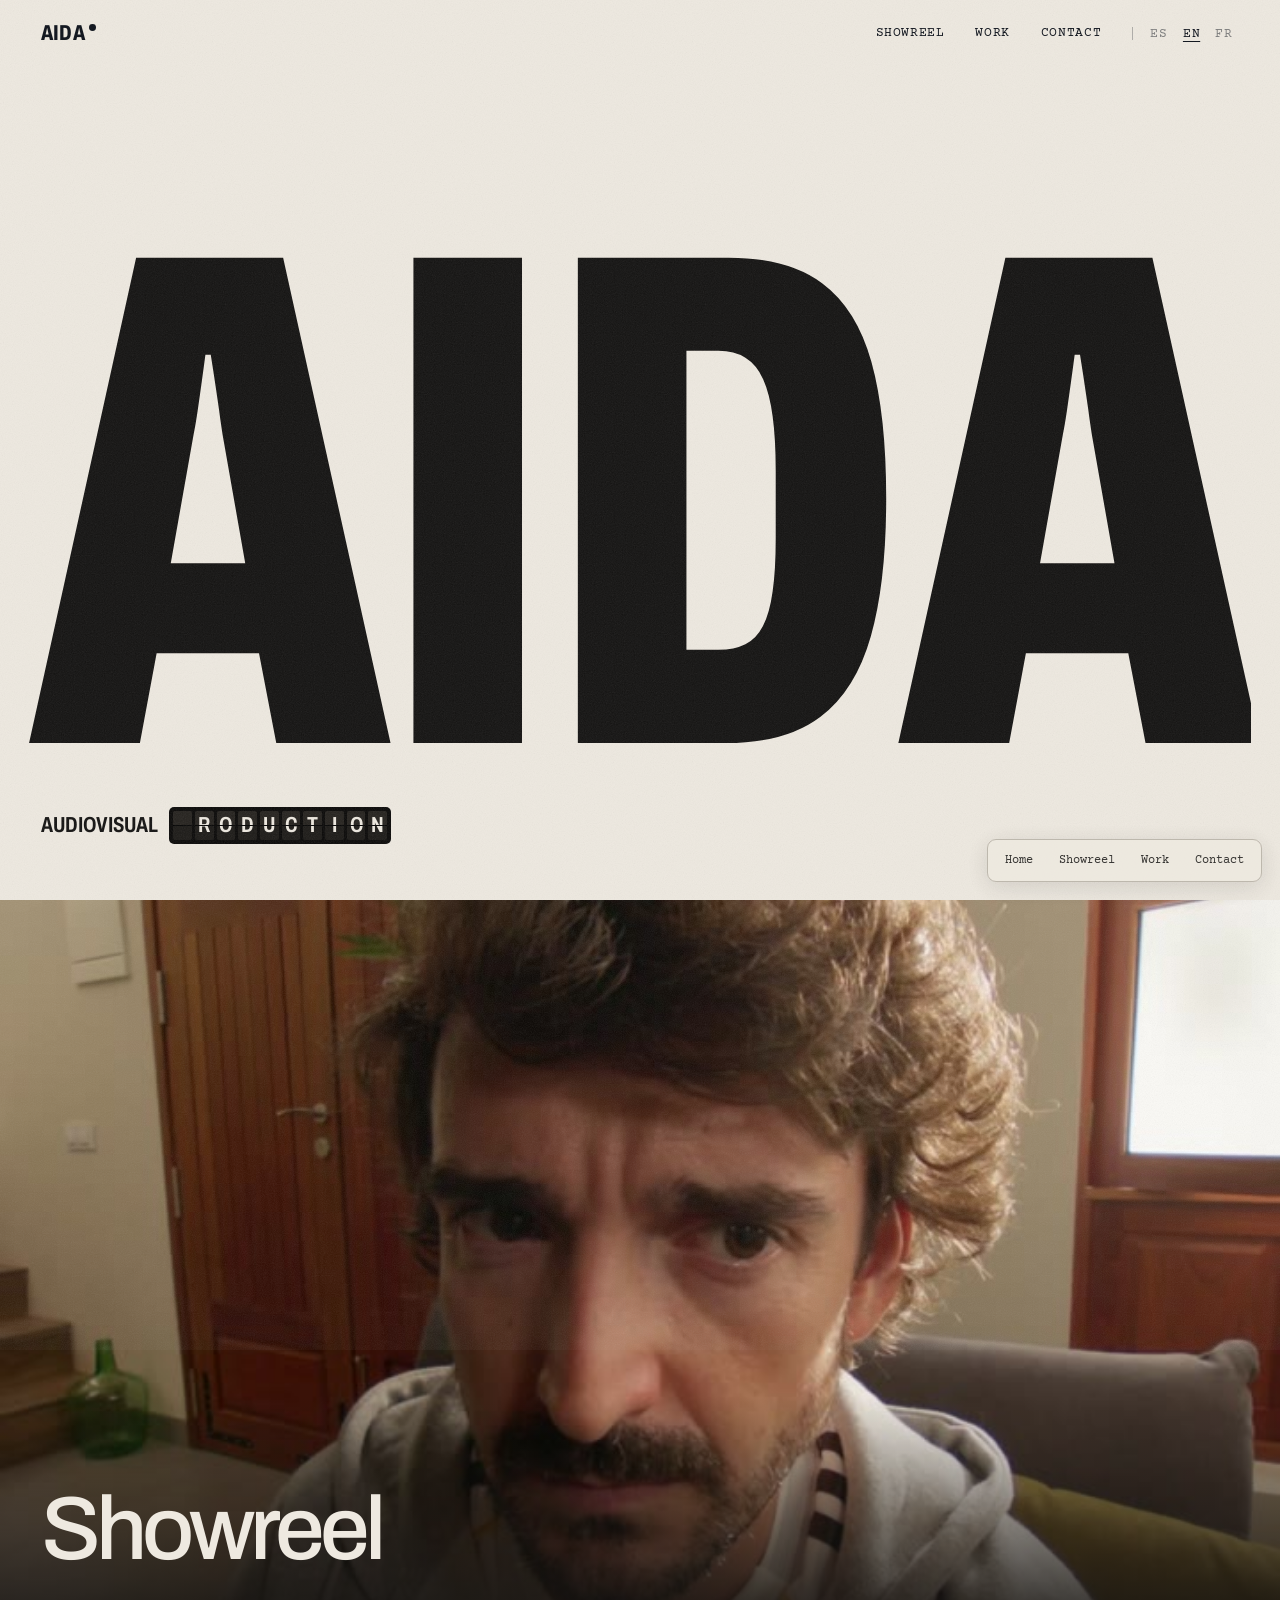
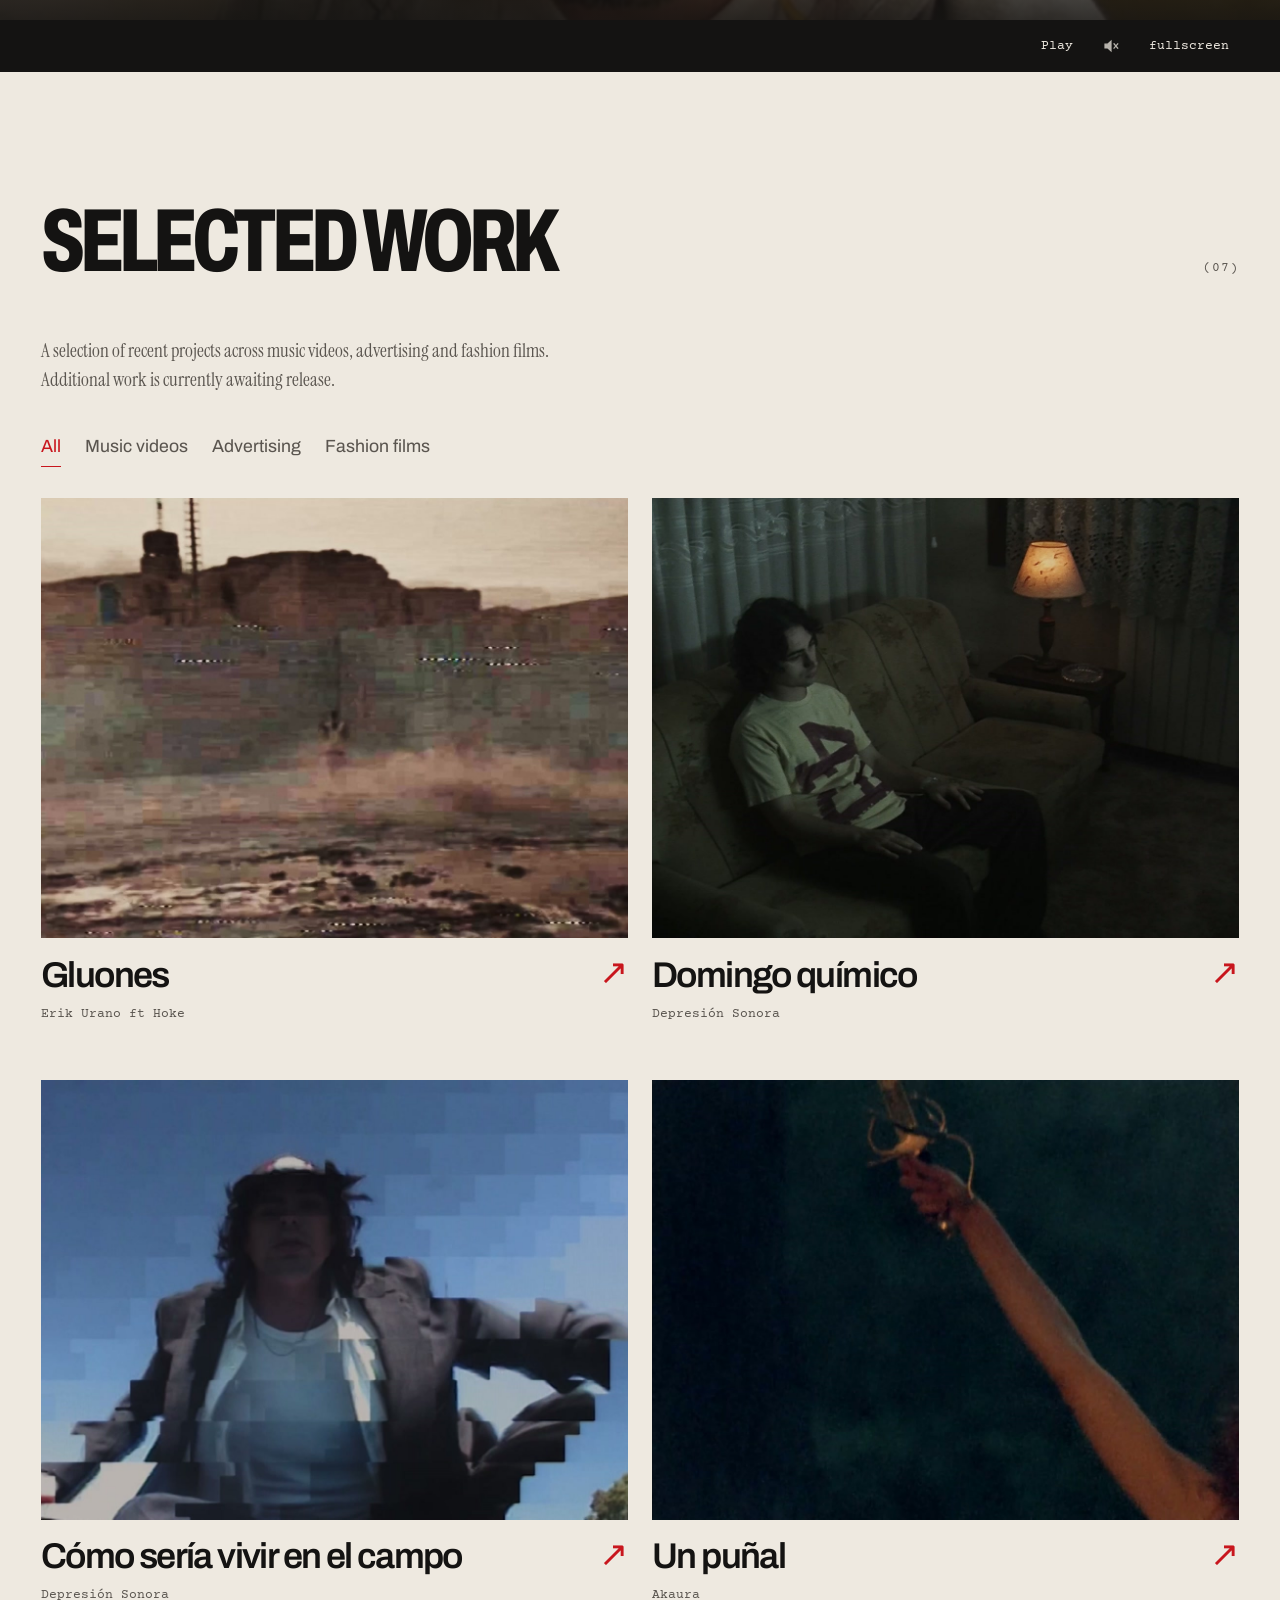
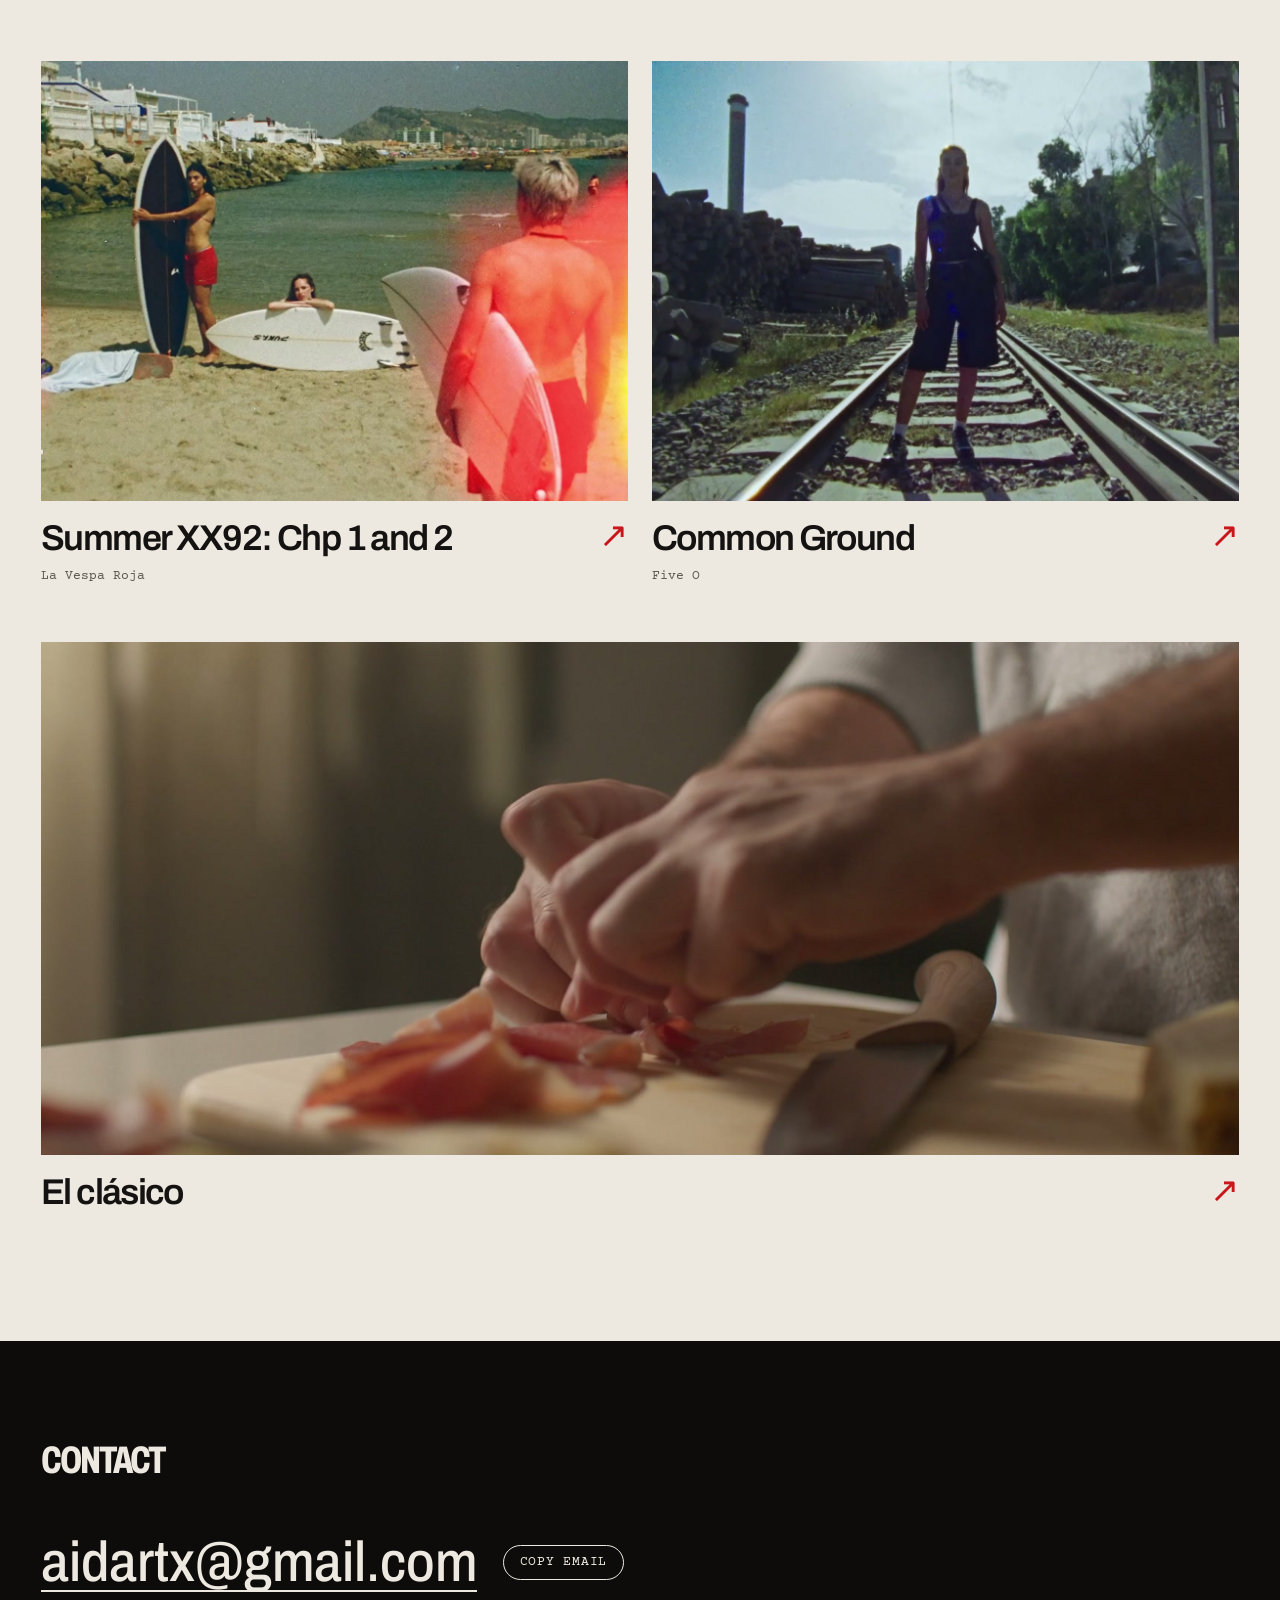
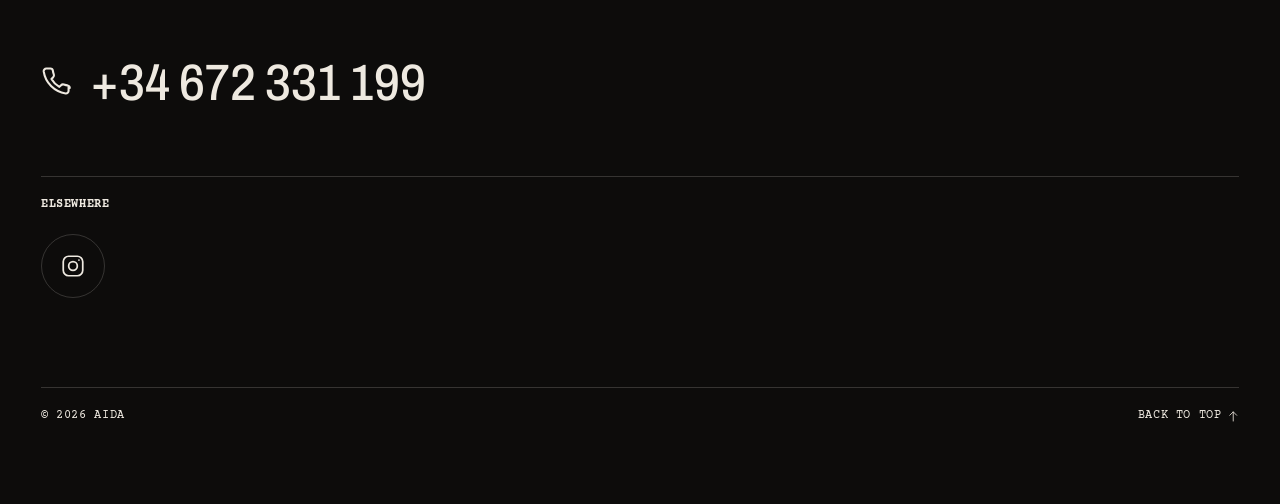
==== commit f3fd0d60: "Añadir Common Ground a los trabajos Ficha con el vídeo completo y los créditos, tarjeta en la galerí" ====
--- a/index.html
+++ b/index.html
@@ -47,7 +47,7 @@
   };
   if (words.length > 1 && cells.length) setTimeout(cycle, 2400);
 }
-</script> <section class="reel section" id="showreel" data-escena="ESC. 02 — SHOWREEL" data-luces data-astro-cid-pxh3uvjy> <div class="reel-bandas" aria-hidden="true" data-astro-cid-pxh3uvjy></div> <div class="wrap" data-astro-cid-pxh3uvjy> <header class="sh" data-reveal data-astro-cid-pb4nux2a> <span class="sh-num" aria-hidden="true" data-astro-cid-pb4nux2a>02</span> <h2 class="sh-titulo" data-astro-cid-pb4nux2a>Showreel</h2>  </header> <p class="reel-intro label" data-reveal data-astro-cid-pxh3uvjy>Apaga la luz. Sube el volumen.</p> <button class="monitor" type="button" data-video-open data-video-title="Showreel — Aida" data-cursor="Play" data-reveal data-astro-cid-pxh3uvjy> <span class="sr-only" data-astro-cid-pxh3uvjy>Reproducir el showreel</span> <video class="monitor-video" src="/media/showreel-loop.mp4" poster="/_astro/showreel-poster.16dSc5W__Z22qwxT.webp" muted loop playsinline preload="metadata" aria-hidden="true" data-bucle data-astro-cid-pxh3uvjy></video> <span class="visor osd" aria-hidden="true" data-astro-cid-pxh3uvjy> <span class="visor-esq visor-esq--1" data-astro-cid-pxh3uvjy></span> <span class="visor-esq visor-esq--2" data-astro-cid-pxh3uvjy></span> <span class="visor-esq visor-esq--3" data-astro-cid-pxh3uvjy></span> <span class="visor-esq visor-esq--4" data-astro-cid-pxh3uvjy></span> <span class="visor-cruz" data-astro-cid-pxh3uvjy></span> <span class="visor-tl" data-astro-cid-pxh3uvjy><span class="rec" data-astro-cid-pxh3uvjy></span> REC</span> <span class="visor-tr" data-astro-cid-pxh3uvjy>STBY&nbsp;&nbsp;<span class="bateria" data-astro-cid-pxh3uvjy><i data-astro-cid-pxh3uvjy></i><i data-astro-cid-pxh3uvjy></i><i data-astro-cid-pxh3uvjy></i><i class="off" data-astro-cid-pxh3uvjy></i></span> 84%</span> <span class="visor-bl" data-visor-tc data-astro-cid-pxh3uvjy>TC 00:00:00:00</span> <span class="visor-br" data-astro-cid-pxh3uvjy>ISO 800 · f/2.8 · 12.OCT.2026</span> </span> <span class="monitor-play" data-astro-cid-pxh3uvjy> <span class="monitor-play-circulo" data-astro-cid-pxh3uvjy><svg viewBox="0 0 24 24" width="24" height="24" aria-hidden="true" fill="currentColor" stroke="none" stroke-width="1.6" stroke-linecap="square"> <path d="M7 4.5v15l12.5-7.5z"></path> </svg></span> <span class="label" data-astro-cid-pxh3uvjy>Reproducir</span> </span> </button> <p class="reel-nota hand" data-reveal data-astro-cid-pxh3uvjy>lo que mejor sé hacer</p> </div> </section><script type="module">var e=document.querySelector(`[data-bucle]`),t=document.querySelector(`[data-visor-tc]`),n=window.matchMedia(`(prefers-reduced-motion: reduce)`).matches;if(e&&!n){new IntersectionObserver(([t])=>{t.isIntersecting?e.play().catch(()=>{}):e.pause()},{threshold:.25}).observe(e);let n=e=>String(Math.floor(e)).padStart(2,`0`);e.addEventListener(`timeupdate`,()=>{if(!t)return;let r=e.currentTime;t.textContent=`TC 00:00:${n(r)}:${n(r%1*25)}`})}</script> <section class="trabajos section" id="trabajos" data-escena="ESC. 03 — TRABAJOS" data-astro-cid-gzied6pw> <div class="wrap" data-astro-cid-gzied6pw> <header class="sh" data-reveal data-astro-cid-pb4nux2a> <span class="sh-num" aria-hidden="true" data-astro-cid-pb4nux2a>03</span> <h2 class="sh-titulo" data-astro-cid-pb4nux2a>Trabajos seleccionados</h2> <p class="sh-meta" data-astro-cid-pb4nux2a>(06) — 2023→2025</p> </header> <div class="tr-cabecera" data-reveal data-astro-cid-gzied6pw> <p class="tr-intro" data-astro-cid-gzied6pw>Una selección de proyectos recientes en videoclips, publicidad y fashion films. Hay más trabajos pendientes de estreno.</p> <div class="tr-controles" data-astro-cid-gzied6pw> <div class="tr-filtros" role="group" aria-label="Filtrar por categoría" data-astro-cid-gzied6pw> <button type="button" aria-pressed="true" data-filtro="*" data-astro-cid-gzied6pw>
+</script> <section class="reel section" id="showreel" data-escena="ESC. 02 — SHOWREEL" data-luces data-astro-cid-pxh3uvjy> <div class="reel-bandas" aria-hidden="true" data-astro-cid-pxh3uvjy></div> <div class="wrap" data-astro-cid-pxh3uvjy> <header class="sh" data-reveal data-astro-cid-pb4nux2a> <span class="sh-num" aria-hidden="true" data-astro-cid-pb4nux2a>02</span> <h2 class="sh-titulo" data-astro-cid-pb4nux2a>Showreel</h2>  </header> <p class="reel-intro label" data-reveal data-astro-cid-pxh3uvjy>Apaga la luz. Sube el volumen.</p> <button class="monitor" type="button" data-video-open data-video-title="Showreel — Aida" data-cursor="Play" data-reveal data-astro-cid-pxh3uvjy> <span class="sr-only" data-astro-cid-pxh3uvjy>Reproducir el showreel</span> <video class="monitor-video" src="/media/showreel-loop.mp4" poster="/_astro/showreel-poster.16dSc5W__Z22qwxT.webp" muted loop playsinline preload="metadata" aria-hidden="true" data-bucle data-astro-cid-pxh3uvjy></video> <span class="visor osd" aria-hidden="true" data-astro-cid-pxh3uvjy> <span class="visor-esq visor-esq--1" data-astro-cid-pxh3uvjy></span> <span class="visor-esq visor-esq--2" data-astro-cid-pxh3uvjy></span> <span class="visor-esq visor-esq--3" data-astro-cid-pxh3uvjy></span> <span class="visor-esq visor-esq--4" data-astro-cid-pxh3uvjy></span> <span class="visor-cruz" data-astro-cid-pxh3uvjy></span> <span class="visor-tl" data-astro-cid-pxh3uvjy><span class="rec" data-astro-cid-pxh3uvjy></span> REC</span> <span class="visor-tr" data-astro-cid-pxh3uvjy>STBY&nbsp;&nbsp;<span class="bateria" data-astro-cid-pxh3uvjy><i data-astro-cid-pxh3uvjy></i><i data-astro-cid-pxh3uvjy></i><i data-astro-cid-pxh3uvjy></i><i class="off" data-astro-cid-pxh3uvjy></i></span> 84%</span> <span class="visor-bl" data-visor-tc data-astro-cid-pxh3uvjy>TC 00:00:00:00</span> <span class="visor-br" data-astro-cid-pxh3uvjy>ISO 800 · f/2.8 · 12.OCT.2026</span> </span> <span class="monitor-play" data-astro-cid-pxh3uvjy> <span class="monitor-play-circulo" data-astro-cid-pxh3uvjy><svg viewBox="0 0 24 24" width="24" height="24" aria-hidden="true" fill="currentColor" stroke="none" stroke-width="1.6" stroke-linecap="square"> <path d="M7 4.5v15l12.5-7.5z"></path> </svg></span> <span class="label" data-astro-cid-pxh3uvjy>Reproducir</span> </span> </button> <p class="reel-nota hand" data-reveal data-astro-cid-pxh3uvjy>lo que mejor sé hacer</p> </div> </section><script type="module">var e=document.querySelector(`[data-bucle]`),t=document.querySelector(`[data-visor-tc]`),n=window.matchMedia(`(prefers-reduced-motion: reduce)`).matches;if(e&&!n){new IntersectionObserver(([t])=>{t.isIntersecting?e.play().catch(()=>{}):e.pause()},{threshold:.25}).observe(e);let n=e=>String(Math.floor(e)).padStart(2,`0`);e.addEventListener(`timeupdate`,()=>{if(!t)return;let r=e.currentTime;t.textContent=`TC 00:00:${n(r)}:${n(r%1*25)}`})}</script> <section class="trabajos section" id="trabajos" data-escena="ESC. 03 — TRABAJOS" data-astro-cid-gzied6pw> <div class="wrap" data-astro-cid-gzied6pw> <header class="sh" data-reveal data-astro-cid-pb4nux2a> <span class="sh-num" aria-hidden="true" data-astro-cid-pb4nux2a>03</span> <h2 class="sh-titulo" data-astro-cid-pb4nux2a>Trabajos seleccionados</h2> <p class="sh-meta" data-astro-cid-pb4nux2a>(07) — 2023→2025</p> </header> <div class="tr-cabecera" data-reveal data-astro-cid-gzied6pw> <p class="tr-intro" data-astro-cid-gzied6pw>Una selección de proyectos recientes en videoclips, publicidad y fashion films. Hay más trabajos pendientes de estreno.</p> <div class="tr-controles" data-astro-cid-gzied6pw> <div class="tr-filtros" role="group" aria-label="Filtrar por categoría" data-astro-cid-gzied6pw> <button type="button" aria-pressed="true" data-filtro="*" data-astro-cid-gzied6pw>
 Todo <sup data-astro-cid-gzied6pw>05</sup> </button> <button type="button" aria-pressed="false" data-filtro="Ficción" data-astro-cid-gzied6pw> Ficción <sup data-astro-cid-gzied6pw>01</sup> </button><button type="button" aria-pressed="false" data-filtro="Documental" data-astro-cid-gzied6pw> Documental <sup data-astro-cid-gzied6pw>02</sup> </button><button type="button" aria-pressed="false" data-filtro="Publicidad" data-astro-cid-gzied6pw> Publicidad <sup data-astro-cid-gzied6pw>01</sup> </button><button type="button" aria-pressed="false" data-filtro="Videoclip" data-astro-cid-gzied6pw> Videoclip <sup data-astro-cid-gzied6pw>01</sup> </button> </div> <div class="tr-vistas" role="group" aria-label="Cómo ver los trabajos" data-astro-cid-gzied6pw> <button type="button" aria-pressed="true" data-vista="lista" data-astro-cid-gzied6pw>Lista</button> <button type="button" aria-pressed="false" data-vista="mapa" data-astro-cid-gzied6pw>Mapa</button> </div> </div> </div> <ol class="tr-lista" data-panel="lista" data-astro-cid-gzied6pw></ol> <div class="tr-mapa" data-panel="mapa" hidden data-astro-cid-gzied6pw></div> </div> </section><script type="module">var e=document.querySelector(`.trabajos`);if(e){let t=e.querySelectorAll(`[data-filtro]`),n=e.querySelectorAll(`[data-cat]`);t.forEach(e=>e.addEventListener(`click`,()=>{let r=e.dataset.filtro;t.forEach(t=>t.setAttribute(`aria-pressed`,String(t===e))),n.forEach(e=>e.hidden=r!==`*`&&e.dataset.cat!==r)}));let r=e.querySelectorAll(`[data-vista]`),i=e.querySelectorAll(`[data-panel]`);r.forEach(e=>e.addEventListener(`click`,()=>{r.forEach(t=>t.setAttribute(`aria-pressed`,String(t===e))),i.forEach(t=>t.hidden=t.dataset.panel!==e.dataset.vista)}))}</script> <section class="contacto" id="contacto" data-theme="night" data-escena="ESC. 04 — CONTACTO" data-astro-cid-7b4tjujo> <div class="wrap section" data-astro-cid-7b4tjujo> <header class="sh" data-reveal data-astro-cid-pb4nux2a> <span class="sh-num" aria-hidden="true" data-astro-cid-pb4nux2a>04</span> <h2 class="sh-titulo" data-astro-cid-pb4nux2a>Contacto</h2> <p class="sh-meta" data-astro-cid-pb4nux2a>(Última secuencia)</p> </header> <p class="cta" data-reveal data-astro-cid-7b4tjujo><em data-astro-cid-7b4tjujo>¿</em>Rodamos<em data-astro-cid-7b4tjujo>?</em></p> <div class="correo" data-reveal data-astro-cid-7b4tjujo> <a class="correo-link" href="mailto:aidartx@gmail.com" data-cursor="Escribir" data-astro-cid-7b4tjujo>aidartx@gmail.com</a> <button class="btn" type="button" data-copiar="aidartx@gmail.com" aria-describedby="estado-copia" data-cursor="Copiar" data-astro-cid-7b4tjujo>
 Copiar correo
-</button> <p class="label correo-estado" id="estado-copia" role="status" aria-live="polite" data-astro-cid-7b4tjujo></p> </div> <div class="contacto-rejilla" data-astro-cid-7b4tjujo>  <div data-reveal style="--delay: .1s" data-astro-cid-7b4tjujo> <h3 class="label contacto-tit" data-astro-cid-7b4tjujo>En otros sitios</h3> <ul class="redes" data-astro-cid-7b4tjujo> <li data-astro-cid-7b4tjujo> <a href="https://www.instagram.com/" target="_blank" rel="noopener noreferrer" data-cursor="Abrir" data-astro-cid-7b4tjujo> Instagram <svg viewBox="0 0 24 24" width="24" height="24" aria-hidden="true" fill="none" stroke="currentColor" stroke-width="1.6" stroke-linecap="square"> <path d="M6 18 18 6M8.5 6H18v9.5"></path> </svg> </a> </li>  </ul> </div> </div> <div class="creditos" aria-label="Títulos de crédito" data-astro-cid-7b4tjujo> <div class="creditos-rollo" data-astro-cid-7b4tjujo> <p data-astro-cid-7b4tjujo> <span class="label" data-astro-cid-7b4tjujo>Dirección</span> <strong data-astro-cid-7b4tjujo>Aida</strong> </p><p data-astro-cid-7b4tjujo> <span class="label" data-astro-cid-7b4tjujo>Producción</span> <strong data-astro-cid-7b4tjujo>Aida</strong> </p><p data-astro-cid-7b4tjujo> <span class="label" data-astro-cid-7b4tjujo>Café</span> <strong data-astro-cid-7b4tjujo>Demasiado</strong> </p><p data-astro-cid-7b4tjujo> <span class="label" data-astro-cid-7b4tjujo>Horas de sueño</span> <strong data-astro-cid-7b4tjujo>Las justas</strong> </p><p data-astro-cid-7b4tjujo> <span class="label" data-astro-cid-7b4tjujo>Tomas falsas</span> <strong data-astro-cid-7b4tjujo>Incontables</strong> </p><p data-astro-cid-7b4tjujo> <span class="label" data-astro-cid-7b4tjujo>Gracias a</span> <strong data-astro-cid-7b4tjujo>Cada equipo con el que he rodado</strong> </p><p data-astro-cid-7b4tjujo> <span class="label" data-astro-cid-7b4tjujo>Y a ti</span> <strong data-astro-cid-7b4tjujo>Por quedarte hasta los créditos</strong> </p> </div> </div> <p class="fin serif" data-astro-cid-7b4tjujo>Fin</p> <footer class="pie label" data-astro-cid-7b4tjujo> <span data-astro-cid-7b4tjujo>© 2026 Aida · Rodado a 25 fps en España</span> <a href="#inicio" data-astro-cid-7b4tjujo>Volver al principio <svg viewBox="0 0 24 24" width="24" height="24" aria-hidden="true" fill="none" stroke="currentColor" stroke-width="1.6" stroke-linecap="square"> <path d="M12 21V4M5.5 10 12 3.5 18.5 10"></path> </svg></a> </footer> </div> </section>  </main> <span class="hud-rec rec" aria-hidden="true" data-astro-cid-a2sg44tf></span> <p class="hud-tc osd" aria-hidden="true" data-astro-cid-a2sg44tf>REC <span data-tc data-astro-cid-a2sg44tf>00:00:00:00</span></p> <p class="hud-escena osd" aria-hidden="true" data-escena-actual data-astro-cid-a2sg44tf>ESC. 01 — INICIO</p><script type="module">var e=document.querySelector(`[data-tc]`),t=document.querySelector(`[data-escena-actual]`),n=e=>String(Math.floor(e)).padStart(2,`0`),r=!1,i=()=>{if(r=!1,!e)return;let t=Math.floor(window.scrollY/window.innerHeight*6*25),i=Math.floor(t/25);e.textContent=`${n(i/3600)}:${n(i/60%60)}:${n(i%60)}:${n(t%25)}`};window.addEventListener(`scroll`,()=>{r||(r=!0,requestAnimationFrame(i))},{passive:!0}),i();var a=document.querySelectorAll(`[data-escena]`);if(t&&a.length){let e=new IntersectionObserver(e=>{for(let n of e)n.isIntersecting&&(t.textContent=n.target.dataset.escena??``)},{rootMargin:`-50% 0px -50% 0px`});a.forEach(t=>e.observe(t))}</script> <span class="cursor-etiqueta" aria-hidden="true" data-cursor-label data-astro-cid-qmueewfo></span><script type="module">var e=window.matchMedia(`(hover: hover) and (pointer: fine)`).matches,t=window.matchMedia(`(prefers-reduced-motion: reduce)`).matches,n=document.querySelector(`[data-cursor-label]`);if(e&&!t&&n){let e=document.documentElement;e.classList.add(`cursor-on`),window.addEventListener(`pointermove`,e=>{e.pointerType===`mouse`&&(n.style.transform=`translate3d(${e.clientX+18}px, ${e.clientY+20}px, 0)`)},{passive:!0}),document.addEventListener(`pointerover`,t=>{let r=t.target?.closest(`[data-cursor]`);r?(n.textContent=r.dataset.cursor??``,e.classList.add(`cursor-hover`)):e.classList.remove(`cursor-hover`)}),document.documentElement.addEventListener(`pointerleave`,()=>e.classList.remove(`cursor-hover`))}</script> <dialog class="cine" data-theme="night" aria-label="Reproductor de vídeo" data-cine data-astro-cid-w2bbyfhv> <div class="cine-barra" data-astro-cid-w2bbyfhv> <p class="label" data-cine-titulo data-astro-cid-w2bbyfhv></p> <button class="label cine-cerrar" type="button" data-cine-cerrar data-astro-cid-w2bbyfhv>Cerrar <span aria-hidden="true" data-astro-cid-w2bbyfhv>✕</span></button> </div> <div class="cine-pantalla" data-cine-pantalla data-astro-cid-w2bbyfhv></div> </dialog> <template data-cine-sin-senal data-astro-cid-w2bbyfhv> <div class="sin-senal" data-astro-cid-w2bbyfhv> <div class="barras" aria-hidden="true" data-astro-cid-w2bbyfhv></div> <div class="sin-senal-txt" data-astro-cid-w2bbyfhv> <p class="osd" data-astro-cid-w2bbyfhv>SIN SEÑAL</p> <p class="label" data-astro-cid-w2bbyfhv>Aquí se reproducirá tu vídeo. Pega el enlace de Vimeo o YouTube en su ficha.</p> </div> </div> </template><script type="module">var e=document.querySelector(`[data-cine]`),t=document.querySelector(`[data-cine-pantalla]`),n=document.querySelector(`[data-cine-titulo]`),r=document.querySelector(`[data-cine-sin-senal]`);function i(e){let t=e.match(/(?:youtube\.com\/(?:watch\?v=|embed\/|shorts\/)|youtu\.be\/)([\w-]{11})/),r=e.match(/vimeo\.com\/(?:video\/)?(\d+)(?:\/(\w+))?/);if(/\.(mp4|webm|mov)(\?|$)/i.test(e)){let t=document.createElement(`video`);return t.src=e,t.controls=!0,t.autoplay=!0,t.playsInline=!0,t}let i=``;if(t)i=`https://www.youtube-nocookie.com/embed/${t[1]}?autoplay=1&rel=0&playsinline=1`;else if(r)i=`https://player.vimeo.com/video/${r[1]}?${r[2]?`h=${r[2]}&`:``}autoplay=1&title=0&byline=0&portrait=0&dnt=1`;else return null;let a=document.createElement(`iframe`);return a.src=i,a.allow=`autoplay; fullscreen; picture-in-picture; encrypted-media`,a.allowFullscreen=!0,a.title=n?.textContent||`Vídeo`,a}e&&t&&r&&(document.addEventListener(`click`,a=>{let o=a.target?.closest(`[data-video-open]`);if(!o)return;a.preventDefault();let s=(o.dataset.videoOpen??``).trim();n&&(n.textContent=o.dataset.videoTitle??``),t.replaceChildren(s?i(s)??r.content.cloneNode(!0):r.content.cloneNode(!0)),e.showModal(),document.documentElement.classList.add(`modal-open`)}),document.querySelector(`[data-cine-cerrar]`)?.addEventListener(`click`,()=>e.close()),e.addEventListener(`click`,t=>{t.target===e&&e.close()}),e.addEventListener(`close`,()=>{t.replaceChildren(),document.documentElement.classList.remove(`modal-open`)}));</script><script type="module">var e=document.querySelectorAll(`[data-reveal]`),t=new IntersectionObserver(e=>{for(let n of e)n.isIntersecting&&(n.target.classList.add(`is-in`),t.unobserve(n.target))},{rootMargin:`0px 0px -8% 0px`,threshold:.08});e.forEach(e=>t.observe(e));var n=document.querySelectorAll(`[data-luces]`);if(n.length){let e=new Set,t=new IntersectionObserver(t=>{for(let n of t)n.isIntersecting?e.add(n.target):e.delete(n.target);document.documentElement.classList.toggle(`lights-down`,e.size>0)},{threshold:.35});n.forEach(e=>t.observe(e))}document.addEventListener(`click`,async e=>{let t=e.target?.closest(`[data-copiar]`);if(!t)return;let n=document.getElementById(t.getAttribute(`aria-describedby`)??``);try{await navigator.clipboard.writeText(t.dataset.copiar??``),n&&(n.textContent=`Copiado. ¡Hablamos!`)}catch{n&&(n.textContent=`No se pudo copiar: selecciona el texto a mano.`)}n&&window.setTimeout(()=>n.textContent=``,3500)});</script><script src="/maqueta.js?v=cb51c0536f"></script><script src="/fusion.js?v=9ca9e36382"></script><script src="/contenido-real.js?v=5e66a55f71-showreel"></script><script src="/videos-locales.js?v=3b7509ed64-showreel-pantalla"></script><script src="/i18n.js?v=071db92068-fr"></script></body> </html>+</button> <p class="label correo-estado" id="estado-copia" role="status" aria-live="polite" data-astro-cid-7b4tjujo></p> </div> <div class="contacto-rejilla" data-astro-cid-7b4tjujo>  <div data-reveal style="--delay: .1s" data-astro-cid-7b4tjujo> <h3 class="label contacto-tit" data-astro-cid-7b4tjujo>En otros sitios</h3> <ul class="redes" data-astro-cid-7b4tjujo> <li data-astro-cid-7b4tjujo> <a href="https://www.instagram.com/" target="_blank" rel="noopener noreferrer" data-cursor="Abrir" data-astro-cid-7b4tjujo> Instagram <svg viewBox="0 0 24 24" width="24" height="24" aria-hidden="true" fill="none" stroke="currentColor" stroke-width="1.6" stroke-linecap="square"> <path d="M6 18 18 6M8.5 6H18v9.5"></path> </svg> </a> </li>  </ul> </div> </div> <div class="creditos" aria-label="Títulos de crédito" data-astro-cid-7b4tjujo> <div class="creditos-rollo" data-astro-cid-7b4tjujo> <p data-astro-cid-7b4tjujo> <span class="label" data-astro-cid-7b4tjujo>Dirección</span> <strong data-astro-cid-7b4tjujo>Aida</strong> </p><p data-astro-cid-7b4tjujo> <span class="label" data-astro-cid-7b4tjujo>Producción</span> <strong data-astro-cid-7b4tjujo>Aida</strong> </p><p data-astro-cid-7b4tjujo> <span class="label" data-astro-cid-7b4tjujo>Café</span> <strong data-astro-cid-7b4tjujo>Demasiado</strong> </p><p data-astro-cid-7b4tjujo> <span class="label" data-astro-cid-7b4tjujo>Horas de sueño</span> <strong data-astro-cid-7b4tjujo>Las justas</strong> </p><p data-astro-cid-7b4tjujo> <span class="label" data-astro-cid-7b4tjujo>Tomas falsas</span> <strong data-astro-cid-7b4tjujo>Incontables</strong> </p><p data-astro-cid-7b4tjujo> <span class="label" data-astro-cid-7b4tjujo>Gracias a</span> <strong data-astro-cid-7b4tjujo>Cada equipo con el que he rodado</strong> </p><p data-astro-cid-7b4tjujo> <span class="label" data-astro-cid-7b4tjujo>Y a ti</span> <strong data-astro-cid-7b4tjujo>Por quedarte hasta los créditos</strong> </p> </div> </div> <p class="fin serif" data-astro-cid-7b4tjujo>Fin</p> <footer class="pie label" data-astro-cid-7b4tjujo> <span data-astro-cid-7b4tjujo>© 2026 Aida · Rodado a 25 fps en España</span> <a href="#inicio" data-astro-cid-7b4tjujo>Volver al principio <svg viewBox="0 0 24 24" width="24" height="24" aria-hidden="true" fill="none" stroke="currentColor" stroke-width="1.6" stroke-linecap="square"> <path d="M12 21V4M5.5 10 12 3.5 18.5 10"></path> </svg></a> </footer> </div> </section>  </main> <span class="hud-rec rec" aria-hidden="true" data-astro-cid-a2sg44tf></span> <p class="hud-tc osd" aria-hidden="true" data-astro-cid-a2sg44tf>REC <span data-tc data-astro-cid-a2sg44tf>00:00:00:00</span></p> <p class="hud-escena osd" aria-hidden="true" data-escena-actual data-astro-cid-a2sg44tf>ESC. 01 — INICIO</p><script type="module">var e=document.querySelector(`[data-tc]`),t=document.querySelector(`[data-escena-actual]`),n=e=>String(Math.floor(e)).padStart(2,`0`),r=!1,i=()=>{if(r=!1,!e)return;let t=Math.floor(window.scrollY/window.innerHeight*6*25),i=Math.floor(t/25);e.textContent=`${n(i/3600)}:${n(i/60%60)}:${n(i%60)}:${n(t%25)}`};window.addEventListener(`scroll`,()=>{r||(r=!0,requestAnimationFrame(i))},{passive:!0}),i();var a=document.querySelectorAll(`[data-escena]`);if(t&&a.length){let e=new IntersectionObserver(e=>{for(let n of e)n.isIntersecting&&(t.textContent=n.target.dataset.escena??``)},{rootMargin:`-50% 0px -50% 0px`});a.forEach(t=>e.observe(t))}</script> <span class="cursor-etiqueta" aria-hidden="true" data-cursor-label data-astro-cid-qmueewfo></span><script type="module">var e=window.matchMedia(`(hover: hover) and (pointer: fine)`).matches,t=window.matchMedia(`(prefers-reduced-motion: reduce)`).matches,n=document.querySelector(`[data-cursor-label]`);if(e&&!t&&n){let e=document.documentElement;e.classList.add(`cursor-on`),window.addEventListener(`pointermove`,e=>{e.pointerType===`mouse`&&(n.style.transform=`translate3d(${e.clientX+18}px, ${e.clientY+20}px, 0)`)},{passive:!0}),document.addEventListener(`pointerover`,t=>{let r=t.target?.closest(`[data-cursor]`);r?(n.textContent=r.dataset.cursor??``,e.classList.add(`cursor-hover`)):e.classList.remove(`cursor-hover`)}),document.documentElement.addEventListener(`pointerleave`,()=>e.classList.remove(`cursor-hover`))}</script> <dialog class="cine" data-theme="night" aria-label="Reproductor de vídeo" data-cine data-astro-cid-w2bbyfhv> <div class="cine-barra" data-astro-cid-w2bbyfhv> <p class="label" data-cine-titulo data-astro-cid-w2bbyfhv></p> <button class="label cine-cerrar" type="button" data-cine-cerrar data-astro-cid-w2bbyfhv>Cerrar <span aria-hidden="true" data-astro-cid-w2bbyfhv>✕</span></button> </div> <div class="cine-pantalla" data-cine-pantalla data-astro-cid-w2bbyfhv></div> </dialog> <template data-cine-sin-senal data-astro-cid-w2bbyfhv> <div class="sin-senal" data-astro-cid-w2bbyfhv> <div class="barras" aria-hidden="true" data-astro-cid-w2bbyfhv></div> <div class="sin-senal-txt" data-astro-cid-w2bbyfhv> <p class="osd" data-astro-cid-w2bbyfhv>SIN SEÑAL</p> <p class="label" data-astro-cid-w2bbyfhv>Aquí se reproducirá tu vídeo. Pega el enlace de Vimeo o YouTube en su ficha.</p> </div> </div> </template><script type="module">var e=document.querySelector(`[data-cine]`),t=document.querySelector(`[data-cine-pantalla]`),n=document.querySelector(`[data-cine-titulo]`),r=document.querySelector(`[data-cine-sin-senal]`);function i(e){let t=e.match(/(?:youtube\.com\/(?:watch\?v=|embed\/|shorts\/)|youtu\.be\/)([\w-]{11})/),r=e.match(/vimeo\.com\/(?:video\/)?(\d+)(?:\/(\w+))?/);if(/\.(mp4|webm|mov)(\?|$)/i.test(e)){let t=document.createElement(`video`);return t.src=e,t.controls=!0,t.autoplay=!0,t.playsInline=!0,t}let i=``;if(t)i=`https://www.youtube-nocookie.com/embed/${t[1]}?autoplay=1&rel=0&playsinline=1`;else if(r)i=`https://player.vimeo.com/video/${r[1]}?${r[2]?`h=${r[2]}&`:``}autoplay=1&title=0&byline=0&portrait=0&dnt=1`;else return null;let a=document.createElement(`iframe`);return a.src=i,a.allow=`autoplay; fullscreen; picture-in-picture; encrypted-media`,a.allowFullscreen=!0,a.title=n?.textContent||`Vídeo`,a}e&&t&&r&&(document.addEventListener(`click`,a=>{let o=a.target?.closest(`[data-video-open]`);if(!o)return;a.preventDefault();let s=(o.dataset.videoOpen??``).trim();n&&(n.textContent=o.dataset.videoTitle??``),t.replaceChildren(s?i(s)??r.content.cloneNode(!0):r.content.cloneNode(!0)),e.showModal(),document.documentElement.classList.add(`modal-open`)}),document.querySelector(`[data-cine-cerrar]`)?.addEventListener(`click`,()=>e.close()),e.addEventListener(`click`,t=>{t.target===e&&e.close()}),e.addEventListener(`close`,()=>{t.replaceChildren(),document.documentElement.classList.remove(`modal-open`)}));</script><script type="module">var e=document.querySelectorAll(`[data-reveal]`),t=new IntersectionObserver(e=>{for(let n of e)n.isIntersecting&&(n.target.classList.add(`is-in`),t.unobserve(n.target))},{rootMargin:`0px 0px -8% 0px`,threshold:.08});e.forEach(e=>t.observe(e));var n=document.querySelectorAll(`[data-luces]`);if(n.length){let e=new Set,t=new IntersectionObserver(t=>{for(let n of t)n.isIntersecting?e.add(n.target):e.delete(n.target);document.documentElement.classList.toggle(`lights-down`,e.size>0)},{threshold:.35});n.forEach(e=>t.observe(e))}document.addEventListener(`click`,async e=>{let t=e.target?.closest(`[data-copiar]`);if(!t)return;let n=document.getElementById(t.getAttribute(`aria-describedby`)??``);try{await navigator.clipboard.writeText(t.dataset.copiar??``),n&&(n.textContent=`Copiado. ¡Hablamos!`)}catch{n&&(n.textContent=`No se pudo copiar: selecciona el texto a mano.`)}n&&window.setTimeout(()=>n.textContent=``,3500)});</script><script src="/maqueta.js?v=cb51c0536f"></script><script src="/fusion.js?v=9ca9e36382"></script><script src="/contenido-real.js?v=13c7e3b93a"></script><script src="/videos-locales.js?v=3b7509ed64-showreel-pantalla"></script><script src="/i18n.js?v=d0ef1f78c3"></script></body> </html>
